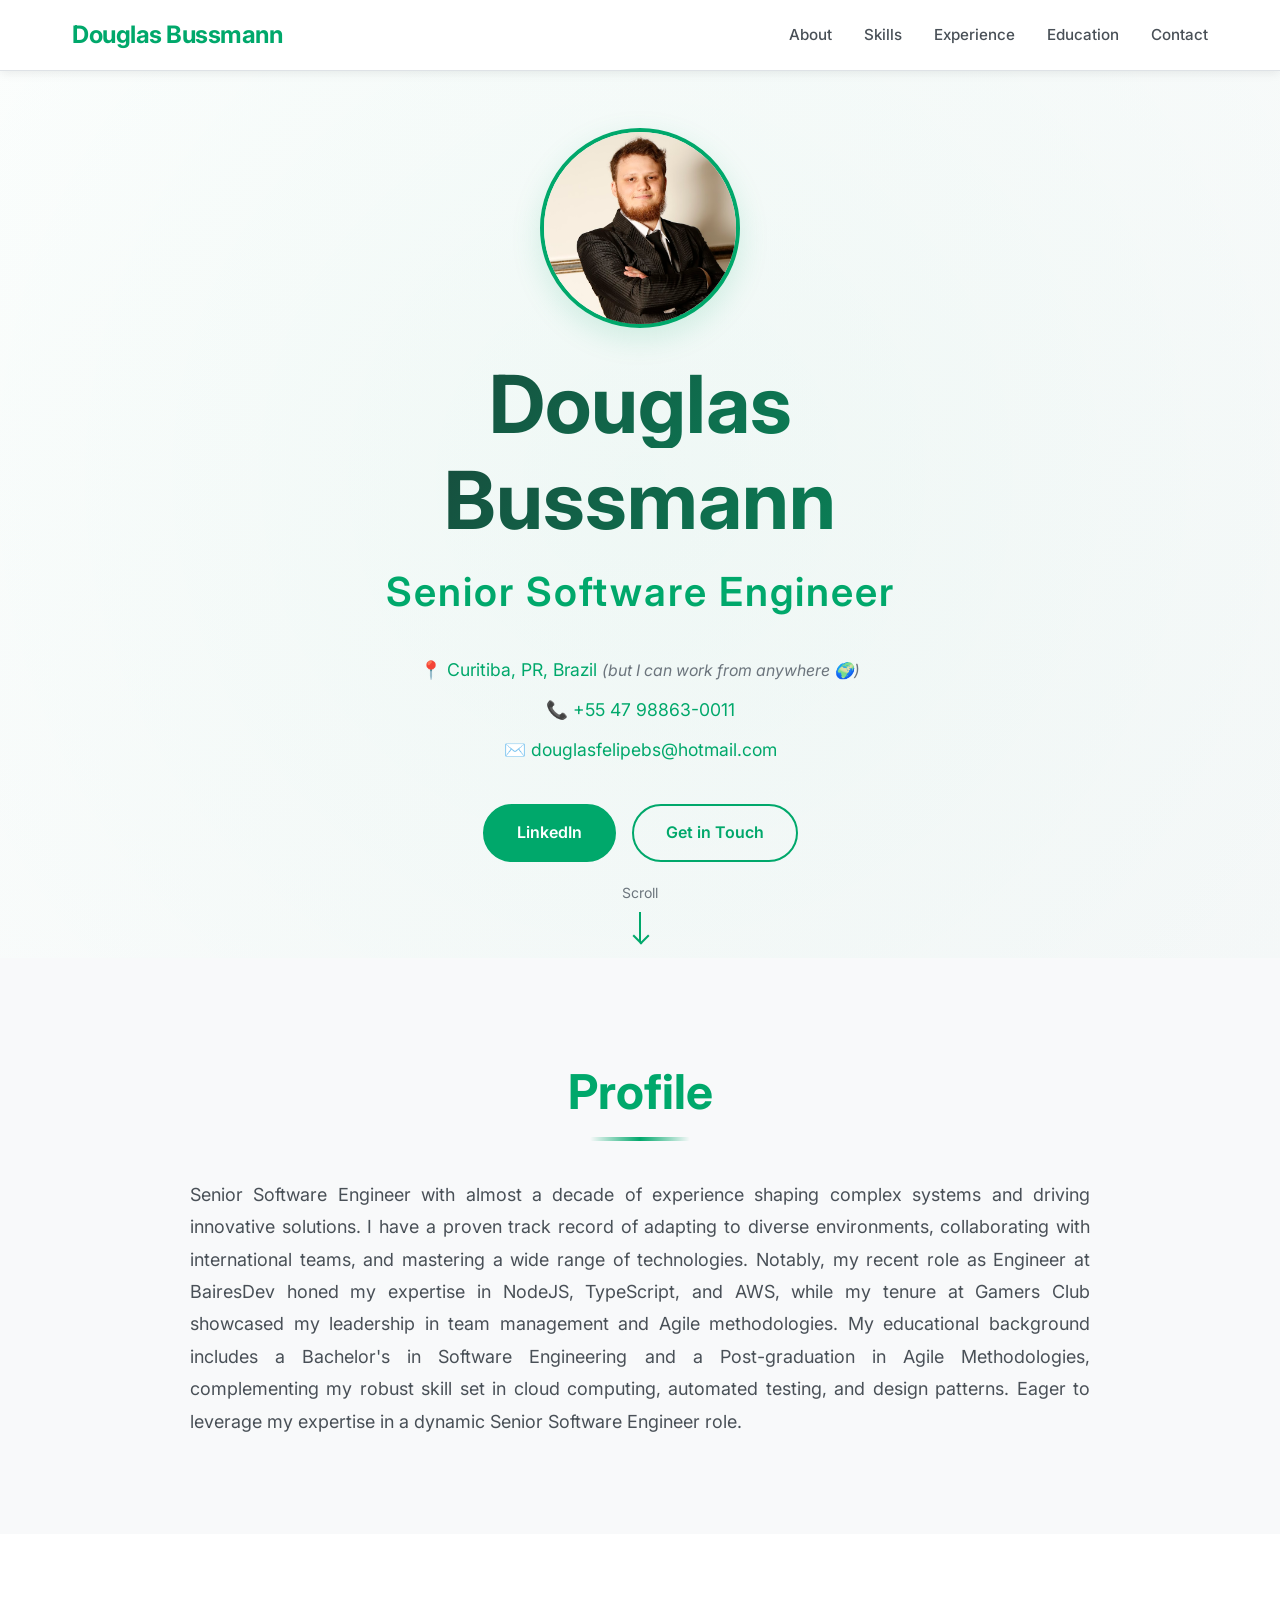
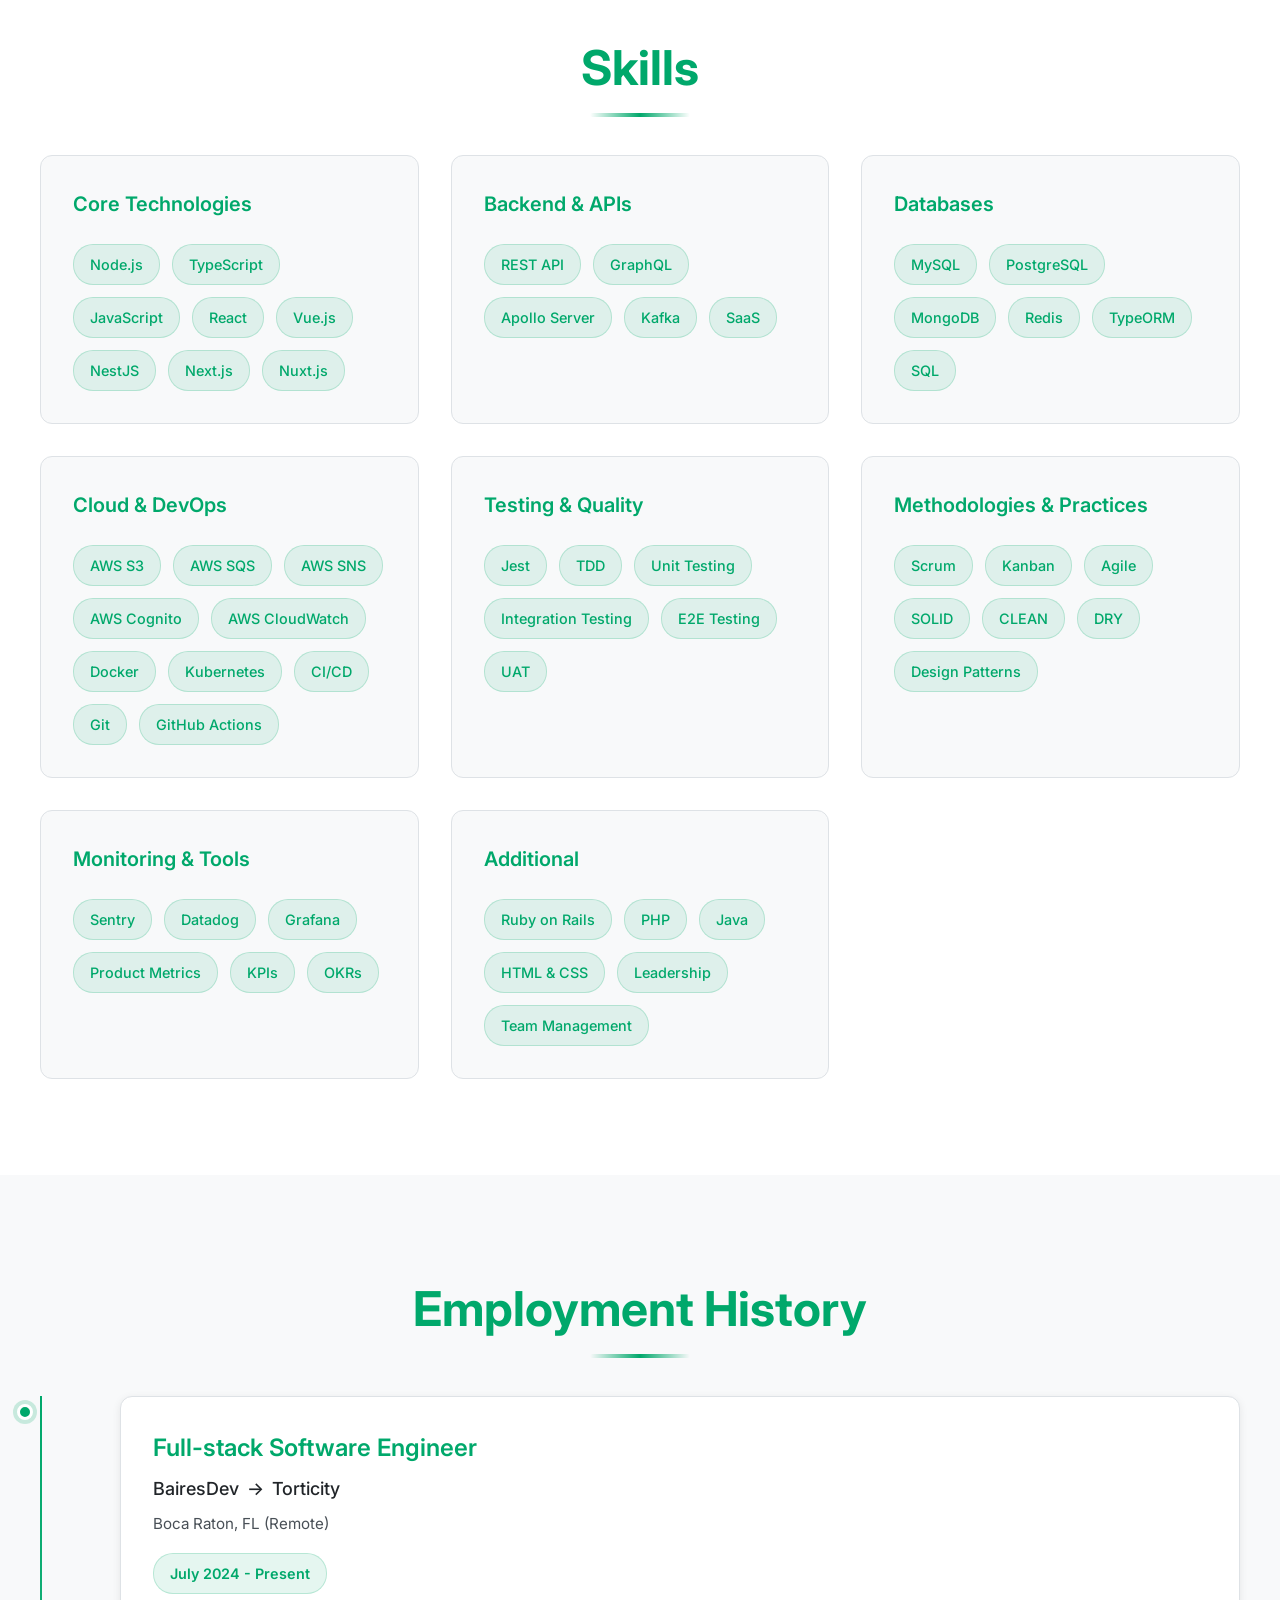
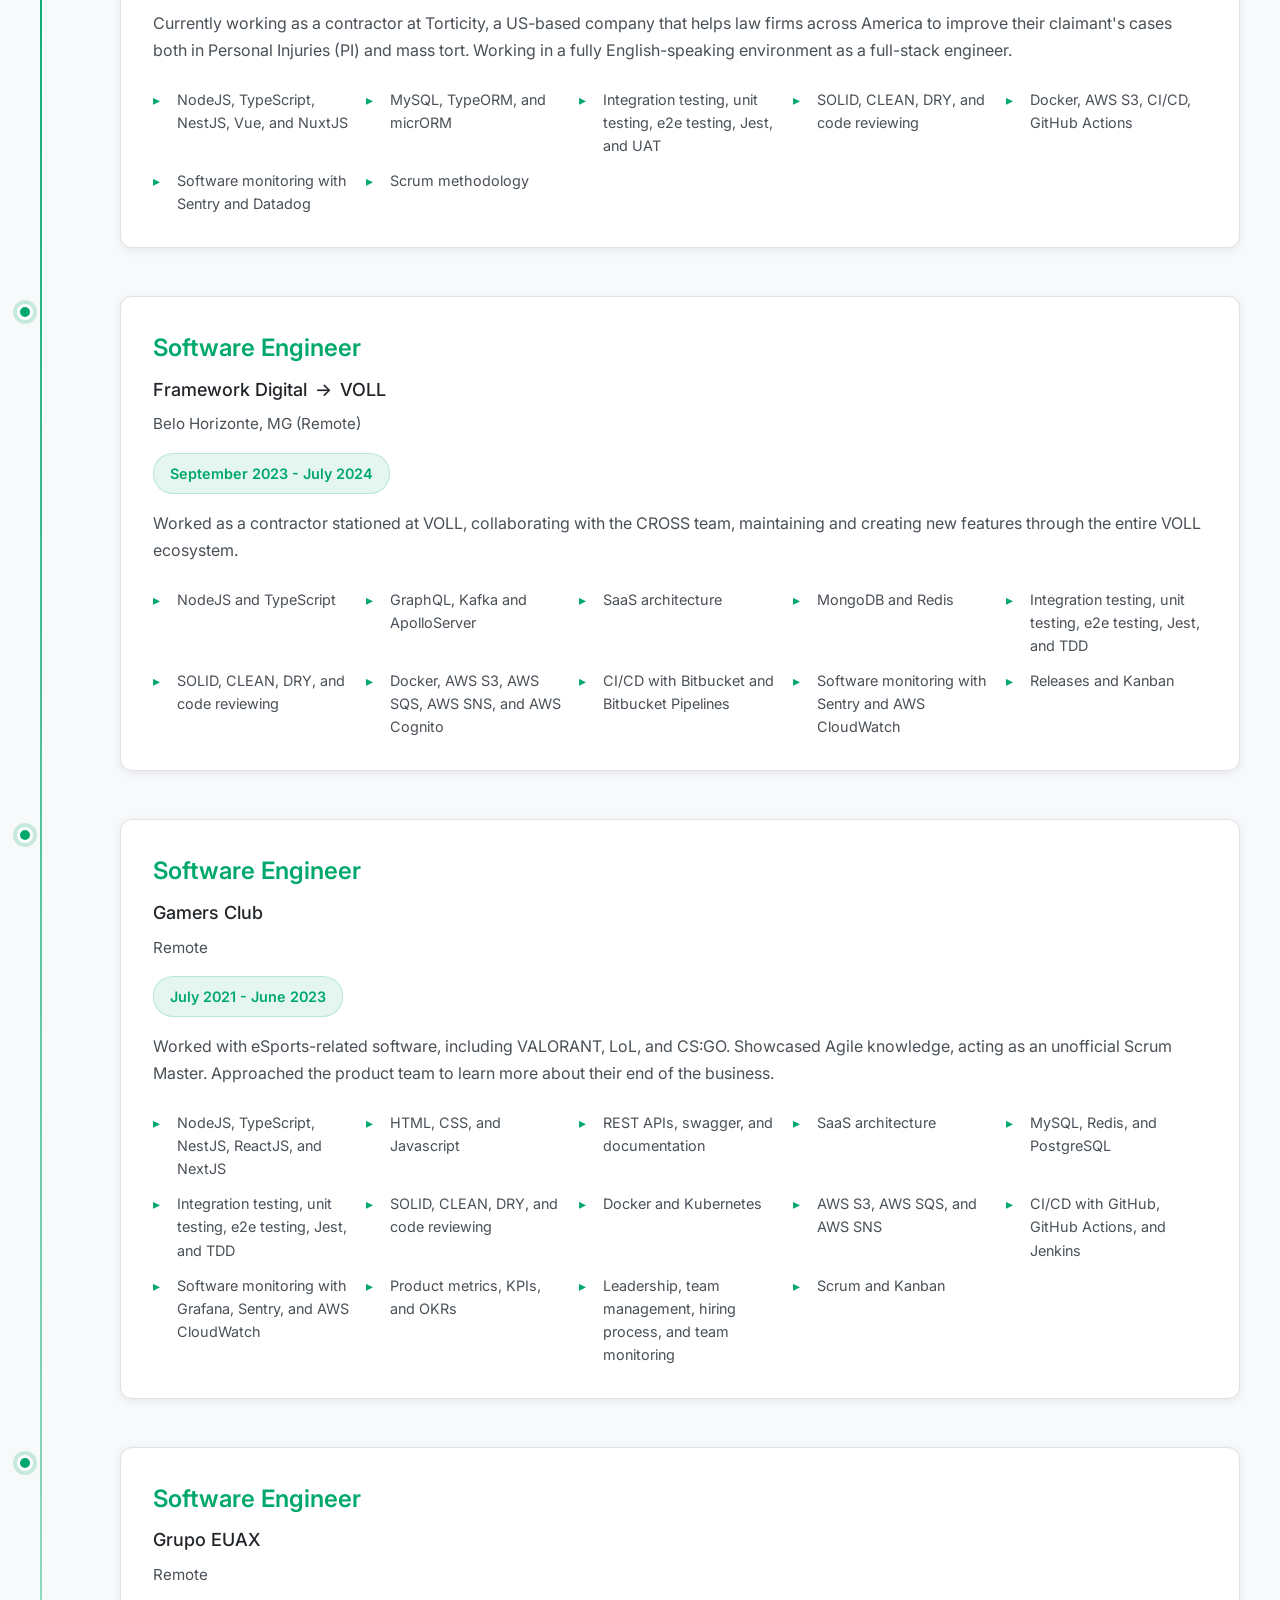
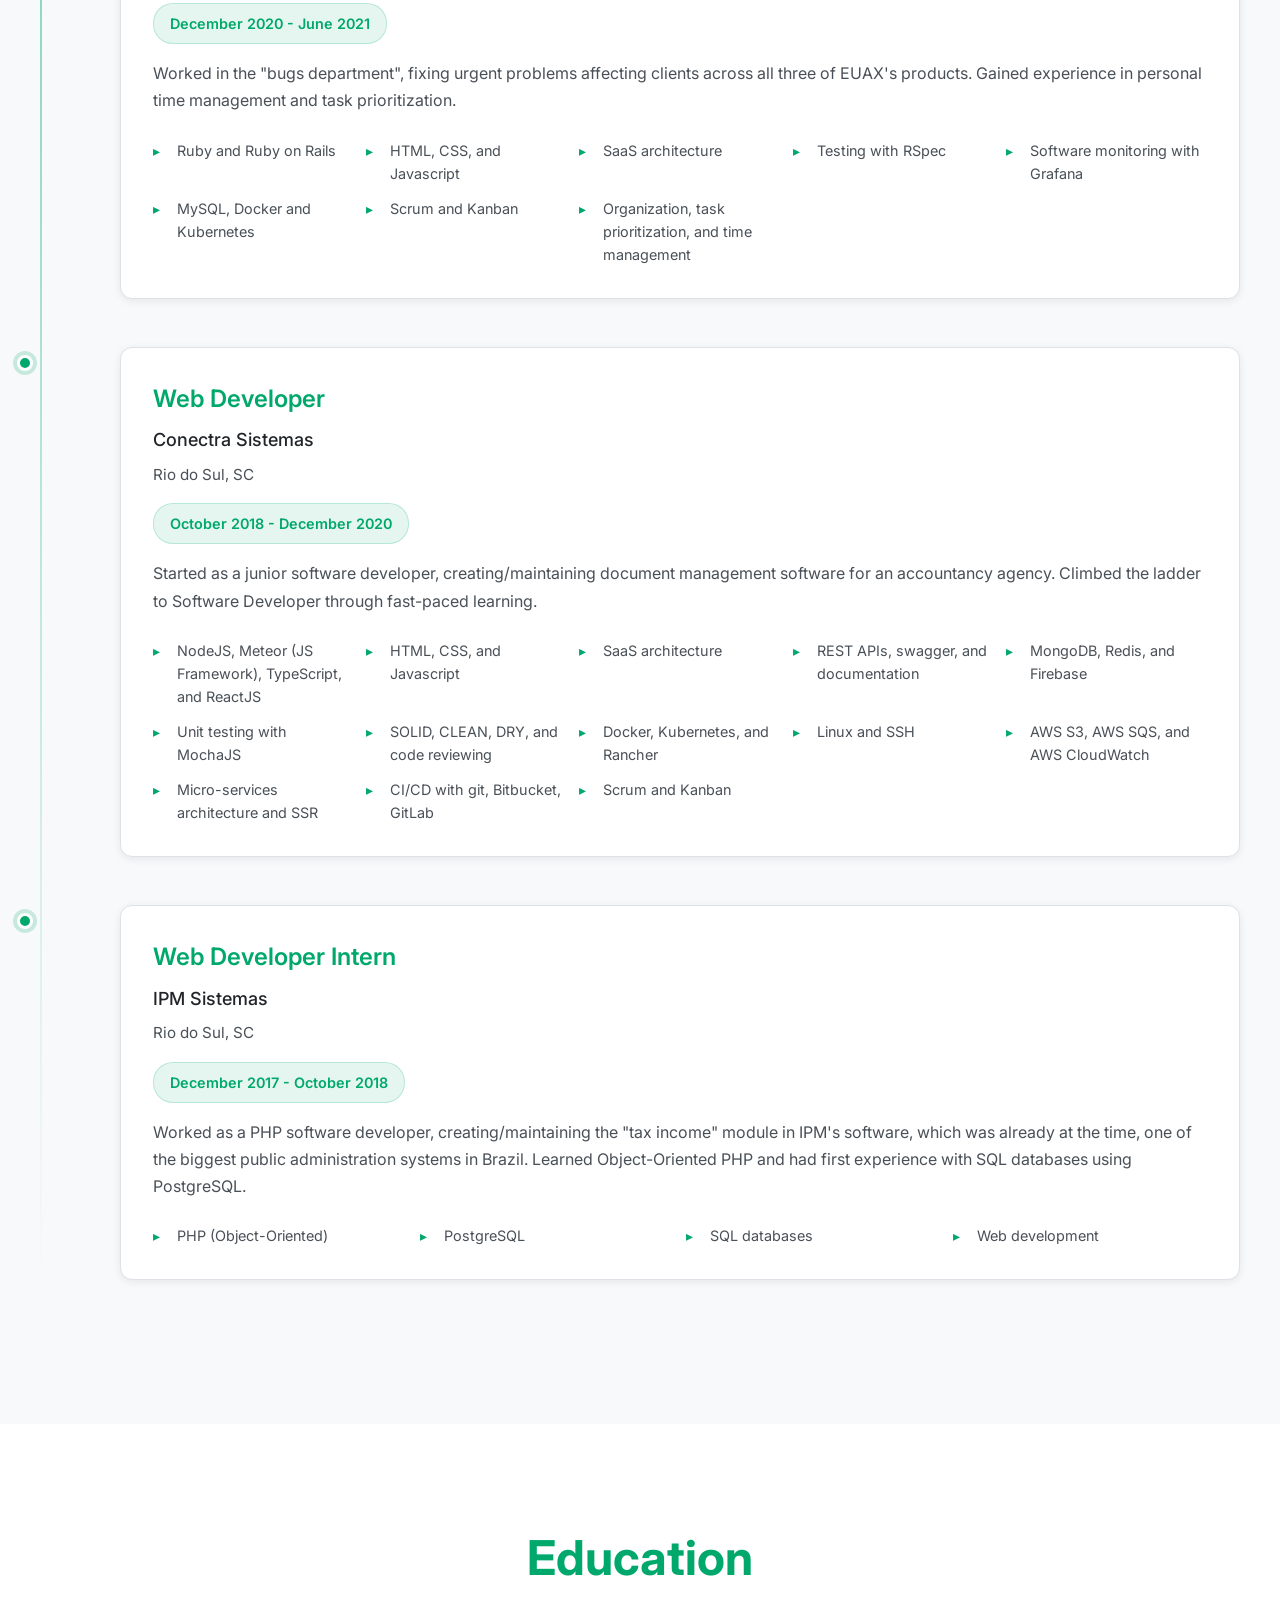
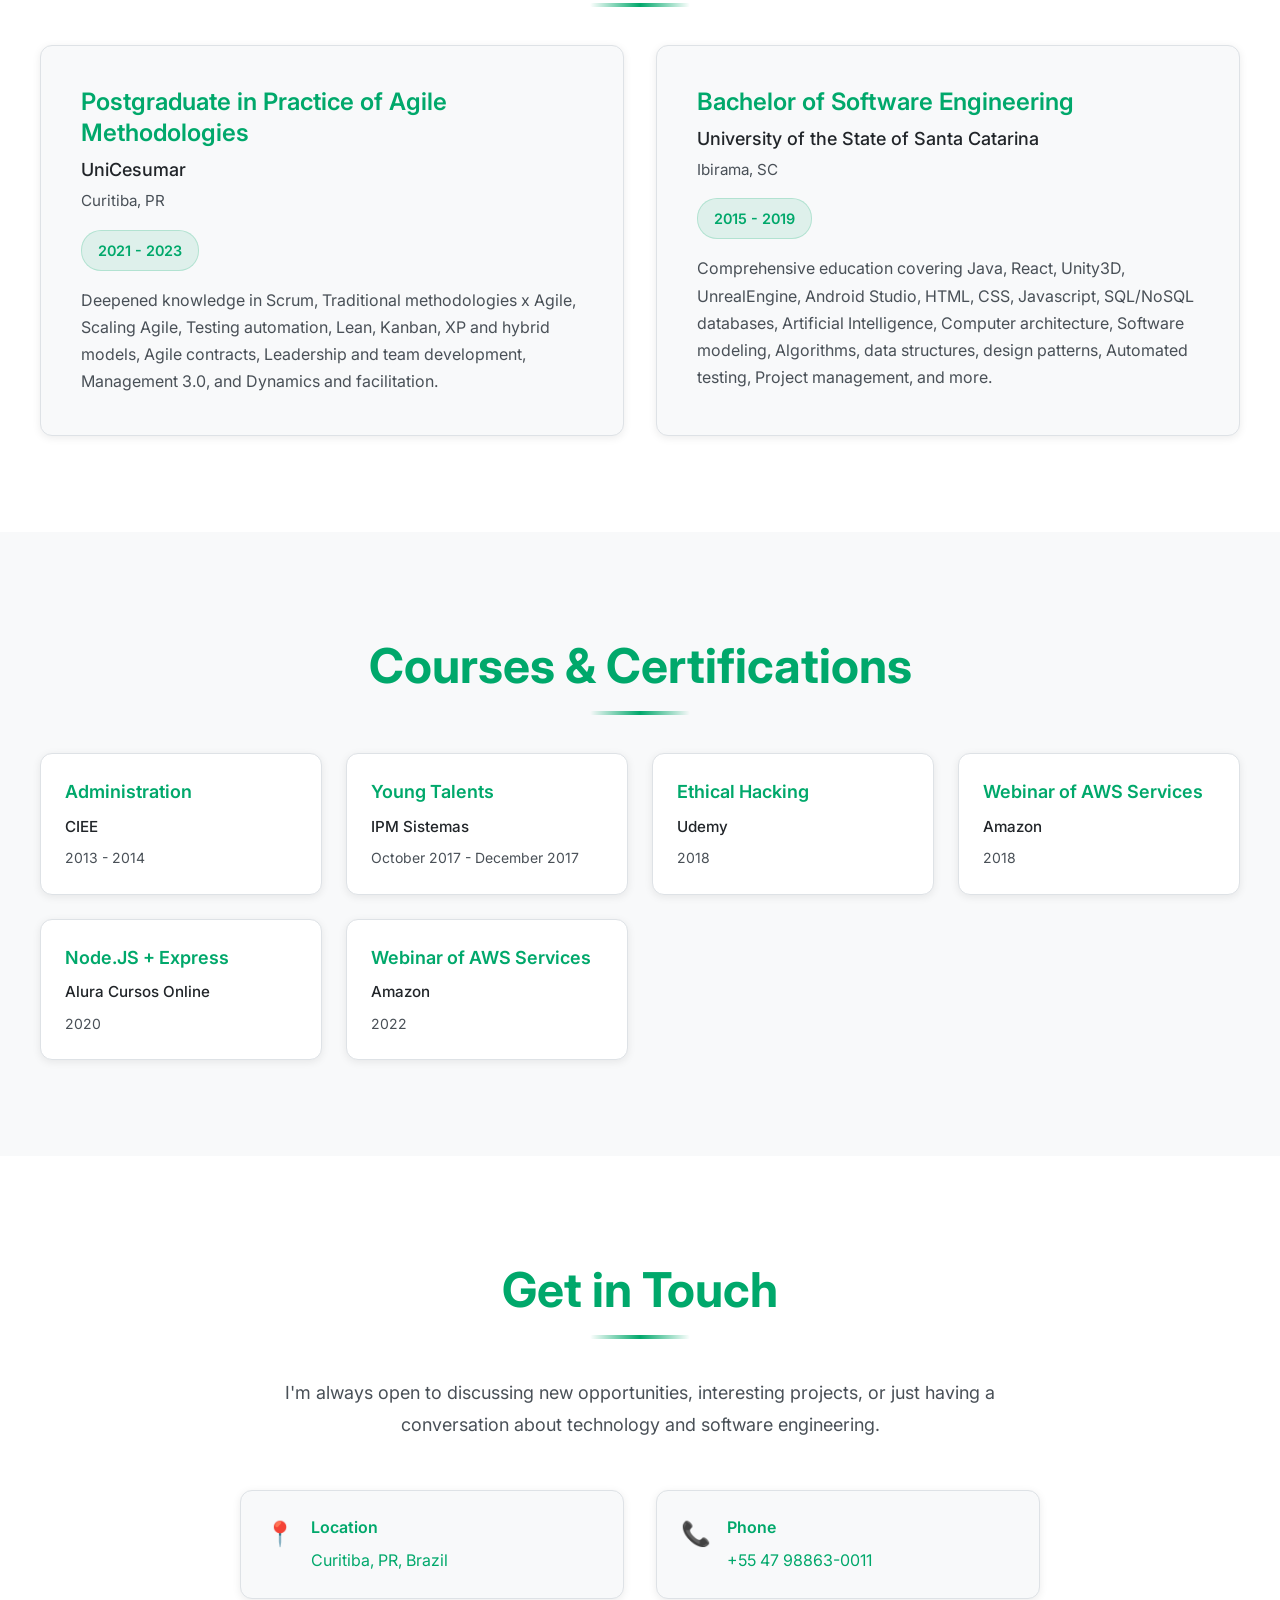
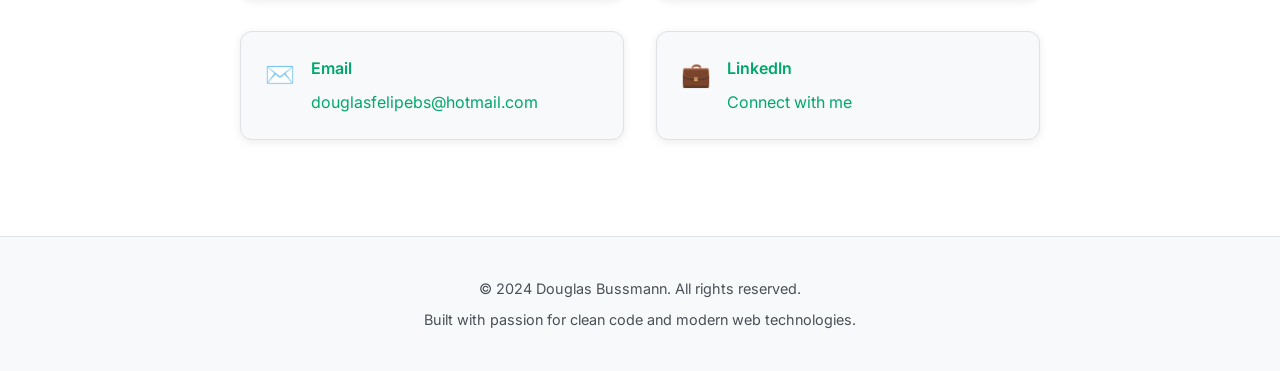
==== index.html @ 287a3e30 "first commit" ====
<!DOCTYPE html>
<html lang="en">
<head>
    <meta charset="UTF-8">
    <meta name="viewport" content="width=device-width, initial-scale=1.0">
    <meta name="description" content="Douglas Bussmann - Senior Software Engineer. Portfolio showcasing professional experience, skills, and achievements.">
    <meta name="keywords" content="Software Engineer, Node.js, TypeScript, Full-stack Developer, Senior Engineer">
    <title>Douglas Bussmann - Senior Software Engineer</title>
    <link rel="stylesheet" href="styles/main.css">
    <link rel="preconnect" href="https://fonts.googleapis.com">
    <link rel="preconnect" href="https://fonts.gstatic.com" crossorigin>
    <link href="https://fonts.googleapis.com/css2?family=Inter:wght@300;400;500;600;700&display=swap" rel="stylesheet">
</head>
<body>
    <!-- Navigation -->
    <nav class="navbar" id="navbar">
        <div class="nav-container">
            <div class="nav-logo">
                <a href="#hero">Douglas Bussmann</a>
            </div>
            <button class="nav-toggle" id="navToggle" aria-label="Toggle navigation">
                <span></span>
                <span></span>
                <span></span>
            </button>
            <ul class="nav-menu" id="navMenu">
                <li><a href="#about" class="nav-link">About</a></li>
                <li><a href="#skills" class="nav-link">Skills</a></li>
                <li><a href="#experience" class="nav-link">Experience</a></li>
                <li><a href="#education" class="nav-link">Education</a></li>
                <li><a href="#contact" class="nav-link">Contact</a></li>
            </ul>
        </div>
    </nav>

    <!-- Hero Section -->
    <section id="hero" class="hero">
        <div class="hero-container">
            <div class="hero-content">
                <div class="hero-image-wrapper">
                    <img src="assets/profile.jpg" alt="Douglas Bussmann" class="hero-image" id="heroImage">
                    <div class="hero-image-placeholder" id="heroImagePlaceholder" style="display: none;">
                        <span class="placeholder-initials">DB</span>
                    </div>
                </div>
                <h1 class="hero-name">
                    <span class="name-first">Douglas</span>
                    <span class="name-last">Bussmann</span>
                </h1>
                <h2 class="hero-title">Senior Software Engineer</h2>
                <div class="hero-details">
                    <p class="hero-location">📍 <a href="https://en.wikipedia.org/wiki/Curitiba" target="_blank" rel="noopener noreferrer" class="hero-link">Curitiba, PR, Brazil</a> <span class="hero-location-note">(but I can work from anywhere 🌍)</span></p>
                    <p class="hero-phone">📞 <a href="tel:+5547988630011" class="hero-link">+55 47 98863-0011</a></p>
                    <p class="hero-email">✉️ <a href="mailto:douglasfelipebs@hotmail.com" class="hero-link">douglasfelipebs@hotmail.com</a></p>
                </div>
                <div class="hero-links">
                    <a href="https://www.linkedin.com/in/douglasfelipebs" target="_blank" rel="noopener noreferrer" class="btn btn-primary">LinkedIn</a>
                    <a href="#contact" class="btn btn-secondary">Get in Touch</a>
                </div>
            </div>
        </div>
        <div class="scroll-indicator">
            <span>Scroll</span>
            <div class="scroll-arrow"></div>
        </div>
    </section>

    <!-- About Section -->
    <section id="about" class="about section">
        <div class="container">
            <h2 class="section-title">Profile</h2>
            <div class="about-content fade-in">
                <p class="about-text">
                    Senior Software Engineer with almost a decade of experience shaping complex systems and driving innovative solutions. 
                    I have a proven track record of adapting to diverse environments, collaborating with international teams, and mastering 
                    a wide range of technologies. Notably, my recent role as Engineer at BairesDev honed my expertise in NodeJS, TypeScript, 
                    and AWS, while my tenure at Gamers Club showcased my leadership in team management and Agile methodologies. My educational 
                    background includes a Bachelor's in Software Engineering and a Post-graduation in Agile Methodologies, complementing my 
                    robust skill set in cloud computing, automated testing, and design patterns. Eager to leverage my expertise in a dynamic 
                    Senior Software Engineer role.
                </p>
            </div>
        </div>
    </section>

    <!-- Skills Section -->
    <section id="skills" class="skills section">
        <div class="container">
            <h2 class="section-title">Skills</h2>
            <div class="skills-grid fade-in">
                <div class="skill-category">
                    <h3 class="skill-category-title">Core Technologies</h3>
                    <div class="skill-tags">
                        <span class="skill-tag">Node.js</span>
                        <span class="skill-tag">TypeScript</span>
                        <span class="skill-tag">JavaScript</span>
                        <span class="skill-tag">React</span>
                        <span class="skill-tag">Vue.js</span>
                        <span class="skill-tag">NestJS</span>
                        <span class="skill-tag">Next.js</span>
                        <span class="skill-tag">Nuxt.js</span>
                    </div>
                </div>
                <div class="skill-category">
                    <h3 class="skill-category-title">Backend & APIs</h3>
                    <div class="skill-tags">
                        <span class="skill-tag">REST API</span>
                        <span class="skill-tag">GraphQL</span>
                        <span class="skill-tag">Apollo Server</span>
                        <span class="skill-tag">Kafka</span>
                        <span class="skill-tag">SaaS</span>
                    </div>
                </div>
                <div class="skill-category">
                    <h3 class="skill-category-title">Databases</h3>
                    <div class="skill-tags">
                        <span class="skill-tag">MySQL</span>
                        <span class="skill-tag">PostgreSQL</span>
                        <span class="skill-tag">MongoDB</span>
                        <span class="skill-tag">Redis</span>
                        <span class="skill-tag">TypeORM</span>
                        <span class="skill-tag">SQL</span>
                    </div>
                </div>
                <div class="skill-category">
                    <h3 class="skill-category-title">Cloud & DevOps</h3>
                    <div class="skill-tags">
                        <span class="skill-tag">AWS S3</span>
                        <span class="skill-tag">AWS SQS</span>
                        <span class="skill-tag">AWS SNS</span>
                        <span class="skill-tag">AWS Cognito</span>
                        <span class="skill-tag">AWS CloudWatch</span>
                        <span class="skill-tag">Docker</span>
                        <span class="skill-tag">Kubernetes</span>
                        <span class="skill-tag">CI/CD</span>
                        <span class="skill-tag">Git</span>
                        <span class="skill-tag">GitHub Actions</span>
                    </div>
                </div>
                <div class="skill-category">
                    <h3 class="skill-category-title">Testing & Quality</h3>
                    <div class="skill-tags">
                        <span class="skill-tag">Jest</span>
                        <span class="skill-tag">TDD</span>
                        <span class="skill-tag">Unit Testing</span>
                        <span class="skill-tag">Integration Testing</span>
                        <span class="skill-tag">E2E Testing</span>
                        <span class="skill-tag">UAT</span>
                    </div>
                </div>
                <div class="skill-category">
                    <h3 class="skill-category-title">Methodologies & Practices</h3>
                    <div class="skill-tags">
                        <span class="skill-tag">Scrum</span>
                        <span class="skill-tag">Kanban</span>
                        <span class="skill-tag">Agile</span>
                        <span class="skill-tag">SOLID</span>
                        <span class="skill-tag">CLEAN</span>
                        <span class="skill-tag">DRY</span>
                        <span class="skill-tag">Design Patterns</span>
                    </div>
                </div>
                <div class="skill-category">
                    <h3 class="skill-category-title">Monitoring & Tools</h3>
                    <div class="skill-tags">
                        <span class="skill-tag">Sentry</span>
                        <span class="skill-tag">Datadog</span>
                        <span class="skill-tag">Grafana</span>
                        <span class="skill-tag">Product Metrics</span>
                        <span class="skill-tag">KPIs</span>
                        <span class="skill-tag">OKRs</span>
                    </div>
                </div>
                <div class="skill-category">
                    <h3 class="skill-category-title">Additional</h3>
                    <div class="skill-tags">
                        <span class="skill-tag">Ruby on Rails</span>
                        <span class="skill-tag">PHP</span>
                        <span class="skill-tag">Java</span>
                        <span class="skill-tag">HTML & CSS</span>
                        <span class="skill-tag">Leadership</span>
                        <span class="skill-tag">Team Management</span>
                    </div>
                </div>
            </div>
        </div>
    </section>

    <!-- Experience Section -->
    <section id="experience" class="experience section">
        <div class="container">
            <h2 class="section-title">Employment History</h2>
            <div class="timeline">
                <div class="timeline-item fade-in">
                    <div class="timeline-marker"></div>
                    <div class="timeline-content">
                        <div class="timeline-header">
                            <h3 class="timeline-title">Full-stack Software Engineer</h3>
                            <span class="timeline-company"><a href="https://www.bairesdev.com/" target="_blank" rel="noopener noreferrer" class="timeline-company-link">BairesDev</a><span class="timeline-contractor"><a href="https://www.torticity.com/" target="_blank" rel="noopener noreferrer" class="timeline-company-link">Torticity</a></span></span>
                            <span class="timeline-location">Boca Raton, FL (Remote)</span>
                        </div>
                        <span class="timeline-date">July 2024 - Present</span>
                        <p class="timeline-description">
                            Currently working as a contractor at Torticity, a US-based company that helps law firms across America 
                            to improve their claimant's cases both in Personal Injuries (PI) and mass tort. Working in a fully 
                            English-speaking environment as a full-stack engineer.
                        </p>
                        <ul class="timeline-skills">
                            <li>NodeJS, TypeScript, NestJS, Vue, and NuxtJS</li>
                            <li>MySQL, TypeORM, and micrORM</li>
                            <li>Integration testing, unit testing, e2e testing, Jest, and UAT</li>
                            <li>SOLID, CLEAN, DRY, and code reviewing</li>
                            <li>Docker, AWS S3, CI/CD, GitHub Actions</li>
                            <li>Software monitoring with Sentry and Datadog</li>
                            <li>Scrum methodology</li>
                        </ul>
                    </div>
                </div>

                <div class="timeline-item fade-in">
                    <div class="timeline-marker"></div>
                    <div class="timeline-content">
                        <div class="timeline-header">
                            <h3 class="timeline-title">Software Engineer</h3>
                            <span class="timeline-company"><a href="https://www.frameworkdigital.com.br/" target="_blank" rel="noopener noreferrer" class="timeline-company-link">Framework Digital</a><span class="timeline-contractor"><a href="https://www.govoll.com/" target="_blank" rel="noopener noreferrer" class="timeline-company-link">VOLL</a></span></span>
                            <span class="timeline-location">Belo Horizonte, MG (Remote)</span>
                        </div>
                        <span class="timeline-date">September 2023 - July 2024</span>
                        <p class="timeline-description">
                            Worked as a contractor stationed at VOLL, collaborating with the CROSS team, maintaining and creating 
                            new features through the entire VOLL ecosystem.
                        </p>
                        <ul class="timeline-skills">
                            <li>NodeJS and TypeScript</li>
                            <li>GraphQL, Kafka and ApolloServer</li>
                            <li>SaaS architecture</li>
                            <li>MongoDB and Redis</li>
                            <li>Integration testing, unit testing, e2e testing, Jest, and TDD</li>
                            <li>SOLID, CLEAN, DRY, and code reviewing</li>
                            <li>Docker, AWS S3, AWS SQS, AWS SNS, and AWS Cognito</li>
                            <li>CI/CD with Bitbucket and Bitbucket Pipelines</li>
                            <li>Software monitoring with Sentry and AWS CloudWatch</li>
                            <li>Releases and Kanban</li>
                        </ul>
                    </div>
                </div>

                <div class="timeline-item fade-in">
                    <div class="timeline-marker"></div>
                    <div class="timeline-content">
                        <div class="timeline-header">
                            <h3 class="timeline-title">Software Engineer</h3>
                            <span class="timeline-company"><a href="https://gamersclub.gg/" target="_blank" rel="noopener noreferrer" class="timeline-company-link">Gamers Club</a></span>
                            <span class="timeline-location">Remote</span>
                        </div>
                        <span class="timeline-date">July 2021 - June 2023</span>
                        <p class="timeline-description">
                            Worked with eSports-related software, including VALORANT, LoL, and CS:GO. Showcased Agile knowledge, 
                            acting as an unofficial Scrum Master. Approached the product team to learn more about their end of the business.
                        </p>
                        <ul class="timeline-skills">
                            <li>NodeJS, TypeScript, NestJS, ReactJS, and NextJS</li>
                            <li>HTML, CSS, and Javascript</li>
                            <li>REST APIs, swagger, and documentation</li>
                            <li>SaaS architecture</li>
                            <li>MySQL, Redis, and PostgreSQL</li>
                            <li>Integration testing, unit testing, e2e testing, Jest, and TDD</li>
                            <li>SOLID, CLEAN, DRY, and code reviewing</li>
                            <li>Docker and Kubernetes</li>
                            <li>AWS S3, AWS SQS, and AWS SNS</li>
                            <li>CI/CD with GitHub, GitHub Actions, and Jenkins</li>
                            <li>Software monitoring with Grafana, Sentry, and AWS CloudWatch</li>
                            <li>Product metrics, KPIs, and OKRs</li>
                            <li>Leadership, team management, hiring process, and team monitoring</li>
                            <li>Scrum and Kanban</li>
                        </ul>
                    </div>
                </div>

                <div class="timeline-item fade-in">
                    <div class="timeline-marker"></div>
                    <div class="timeline-content">
                        <div class="timeline-header">
                            <h3 class="timeline-title">Software Engineer</h3>
                            <span class="timeline-company"><a href="https://www.euax.com.br/" target="_blank" rel="noopener noreferrer" class="timeline-company-link">Grupo EUAX</a></span>
                            <span class="timeline-location">Remote</span>
                        </div>
                        <span class="timeline-date">December 2020 - June 2021</span>
                        <p class="timeline-description">
                            Worked in the "bugs department", fixing urgent problems affecting clients across all three of EUAX's products. 
                            Gained experience in personal time management and task prioritization.
                        </p>
                        <ul class="timeline-skills">
                            <li>Ruby and Ruby on Rails</li>
                            <li>HTML, CSS, and Javascript</li>
                            <li>SaaS architecture</li>
                            <li>Testing with RSpec</li>
                            <li>Software monitoring with Grafana</li>
                            <li>MySQL, Docker and Kubernetes</li>
                            <li>Scrum and Kanban</li>
                            <li>Organization, task prioritization, and time management</li>
                        </ul>
                    </div>
                </div>

                <div class="timeline-item fade-in">
                    <div class="timeline-marker"></div>
                    <div class="timeline-content">
                        <div class="timeline-header">
                            <h3 class="timeline-title">Web Developer</h3>
                            <span class="timeline-company"><a href="https://www.conectra.com.br/" target="_blank" rel="noopener noreferrer" class="timeline-company-link">Conectra Sistemas</a></span>
                            <span class="timeline-location">Rio do Sul, SC</span>
                        </div>
                        <span class="timeline-date">October 2018 - December 2020</span>
                        <p class="timeline-description">
                            Started as a junior software developer, creating/maintaining document management software for an accountancy agency. 
                            Climbed the ladder to Software Developer through fast-paced learning.
                        </p>
                        <ul class="timeline-skills">
                            <li>NodeJS, Meteor (JS Framework), TypeScript, and ReactJS</li>
                            <li>HTML, CSS, and Javascript</li>
                            <li>SaaS architecture</li>
                            <li>REST APIs, swagger, and documentation</li>
                            <li>MongoDB, Redis, and Firebase</li>
                            <li>Unit testing with MochaJS</li>
                            <li>SOLID, CLEAN, DRY, and code reviewing</li>
                            <li>Docker, Kubernetes, and Rancher</li>
                            <li>Linux and SSH</li>
                            <li>AWS S3, AWS SQS, and AWS CloudWatch</li>
                            <li>Micro-services architecture and SSR</li>
                            <li>CI/CD with git, Bitbucket, GitLab</li>
                            <li>Scrum and Kanban</li>
                        </ul>
                    </div>
                </div>

                <div class="timeline-item fade-in">
                    <div class="timeline-marker"></div>
                    <div class="timeline-content">
                        <div class="timeline-header">
                            <h3 class="timeline-title">Web Developer Intern</h3>
                            <span class="timeline-company"><a href="https://www.ipm.com.br/" target="_blank" rel="noopener noreferrer" class="timeline-company-link">IPM Sistemas</a></span>
                            <span class="timeline-location">Rio do Sul, SC</span>
                        </div>
                        <span class="timeline-date">December 2017 - October 2018</span>
                        <p class="timeline-description">
                            Worked as a PHP software developer, creating/maintaining the "tax income" module in IPM's software, which was already 
                            at the time, one of the biggest public administration systems in Brazil. Learned Object-Oriented PHP and had first 
                            experience with SQL databases using PostgreSQL.
                        </p>
                        <ul class="timeline-skills">
                            <li>PHP (Object-Oriented)</li>
                            <li>PostgreSQL</li>
                            <li>SQL databases</li>
                            <li>Web development</li>
                        </ul>
                    </div>
                </div>
            </div>
        </div>
    </section>

    <!-- Education Section -->
    <section id="education" class="education section">
        <div class="container">
            <h2 class="section-title">Education</h2>
            <div class="education-grid fade-in">
                <div class="education-card">
                    <div class="education-header">
                        <h3 class="education-degree">Postgraduate in Practice of Agile Methodologies</h3>
                        <span class="education-institution"><a href="https://inscricoes.unicesumar.edu.br/" target="_blank" rel="noopener noreferrer" class="education-institution-link">UniCesumar</a></span>
                        <span class="education-location">Curitiba, PR</span>
                    </div>
                    <span class="education-date">2021 - 2023</span>
                    <p class="education-description">
                        Deepened knowledge in Scrum, Traditional methodologies x Agile, Scaling Agile, Testing automation, 
                        Lean, Kanban, XP and hybrid models, Agile contracts, Leadership and team development, Management 3.0, 
                        and Dynamics and facilitation.
                    </p>
                </div>
                <div class="education-card">
                    <div class="education-header">
                        <h3 class="education-degree">Bachelor of Software Engineering</h3>
                        <span class="education-institution"><a href="https://www.udesc.br/ceavi" target="_blank" rel="noopener noreferrer" class="education-institution-link">University of the State of Santa Catarina</a></span>
                        <span class="education-location">Ibirama, SC</span>
                    </div>
                    <span class="education-date">2015 - 2019</span>
                    <p class="education-description">
                        Comprehensive education covering Java, React, Unity3D, UnrealEngine, Android Studio, HTML, CSS, Javascript, 
                        SQL/NoSQL databases, Artificial Intelligence, Computer architecture, Software modeling, Algorithms, data structures, 
                        design patterns, Automated testing, Project management, and more.
                    </p>
                </div>
            </div>
        </div>
    </section>

    <!-- Courses Section -->
    <section id="courses" class="courses section">
        <div class="container">
            <h2 class="section-title">Courses & Certifications</h2>
            <div class="courses-grid fade-in">
                <div class="course-item">
                    <h4 class="course-name">Administration</h4>
                    <span class="course-provider">CIEE</span>
                    <span class="course-date">2013 - 2014</span>
                </div>
                <div class="course-item">
                    <h4 class="course-name">Young Talents</h4>
                    <span class="course-provider">IPM Sistemas</span>
                    <span class="course-date">October 2017 - December 2017</span>
                </div>
                <div class="course-item">
                    <h4 class="course-name">Ethical Hacking</h4>
                    <span class="course-provider">Udemy</span>
                    <span class="course-date">2018</span>
                </div>
                <div class="course-item">
                    <h4 class="course-name">Webinar of AWS Services</h4>
                    <span class="course-provider">Amazon</span>
                    <span class="course-date">2018</span>
                </div>
                <div class="course-item">
                    <h4 class="course-name">Node.JS + Express</h4>
                    <span class="course-provider">Alura Cursos Online</span>
                    <span class="course-date">2020</span>
                </div>
                <div class="course-item">
                    <h4 class="course-name">Webinar of AWS Services</h4>
                    <span class="course-provider">Amazon</span>
                    <span class="course-date">2022</span>
                </div>
            </div>
        </div>
    </section>

    <!-- Contact Section -->
    <section id="contact" class="contact section">
        <div class="container">
            <h2 class="section-title">Get in Touch</h2>
            <div class="contact-content fade-in">
                <p class="contact-text">
                    I'm always open to discussing new opportunities, interesting projects, or just having a conversation 
                    about technology and software engineering.
                </p>
                <div class="contact-info">
                    <div class="contact-item">
                        <span class="contact-icon">📍</span>
                        <div>
                            <strong>Location</strong>
                            <p><a href="https://en.wikipedia.org/wiki/Curitiba" target="_blank" rel="noopener noreferrer">Curitiba, PR, Brazil</a></p>
                        </div>
                    </div>
                    <div class="contact-item">
                        <span class="contact-icon">📞</span>
                        <div>
                            <strong>Phone</strong>
                            <p><a href="tel:+5547988630011">+55 47 98863-0011</a></p>
                        </div>
                    </div>
                    <div class="contact-item">
                        <span class="contact-icon">✉️</span>
                        <div>
                            <strong>Email</strong>
                            <p><a href="mailto:douglasfelipebs@hotmail.com">douglasfelipebs@hotmail.com</a></p>
                        </div>
                    </div>
                    <div class="contact-item">
                        <span class="contact-icon">💼</span>
                        <div>
                            <strong>LinkedIn</strong>
                            <p><a href="https://www.linkedin.com/in/douglasfelipebs" target="_blank" rel="noopener noreferrer">Connect with me</a></p>
                        </div>
                    </div>
                </div>
            </div>
        </div>
    </section>

    <!-- Footer -->
    <footer class="footer">
        <div class="container">
            <p>&copy; 2024 Douglas Bussmann. All rights reserved.</p>
            <p class="footer-note">Built with passion for clean code and modern web technologies.</p>
        </div>
    </footer>

    <script src="scripts/main.js"></script>
</body>
</html>
---- styles/main.css ----
/* ============================================
   CSS Variables & Reset
   ============================================ */
:root {
    --primary-green: #00a86b;
    --primary-green-dark: #007a4f;
    --primary-green-light: #00c97a;
    --bg-white: #ffffff;
    --bg-light: #f8f9fa;
    --bg-gray: #e9ecef;
    --bg-dark: #f1f3f5;
    --bg-black: #ffffff;
    --text-dark: #212529;
    --text-white: #ffffff;
    --text-gray: #495057;
    --text-gray-light: #6c757d;
    --border-gray: #dee2e6;
    --shadow-green: rgba(0, 168, 107, 0.15);
    --shadow-light: rgba(0, 0, 0, 0.08);
    
    --font-primary: 'Inter', -apple-system, BlinkMacSystemFont, 'Segoe UI', sans-serif;
    --transition-fast: 0.2s ease;
    --transition-normal: 0.3s ease;
    --transition-slow: 0.5s ease;
}

* {
    margin: 0;
    padding: 0;
    box-sizing: border-box;
}

html {
    scroll-behavior: smooth;
}

body {
    font-family: var(--font-primary);
    background-color: var(--bg-white);
    color: var(--text-dark);
    line-height: 1.6;
    overflow-x: hidden;
}

/* ============================================
   Navigation
   ============================================ */
.navbar {
    position: fixed;
    top: 0;
    width: 100%;
    background-color: rgba(255, 255, 255, 0.98);
    backdrop-filter: blur(10px);
    z-index: 1000;
    padding: 1rem 0;
    border-bottom: 1px solid var(--border-gray);
    transition: var(--transition-normal);
    box-shadow: 0 2px 10px var(--shadow-light);
}

.navbar.scrolled {
    box-shadow: 0 4px 20px var(--shadow-light);
}

.nav-container {
    max-width: 1200px;
    margin: 0 auto;
    padding: 0 2rem;
    display: flex;
    justify-content: space-between;
    align-items: center;
}

.nav-logo a {
    color: var(--primary-green);
    text-decoration: none;
    font-size: 1.5rem;
    font-weight: 700;
    letter-spacing: -0.5px;
    transition: var(--transition-fast);
}

.nav-logo a:hover {
    color: var(--primary-green-dark);
}

.nav-menu {
    display: flex;
    list-style: none;
    gap: 2rem;
    align-items: center;
}

.nav-link {
    color: var(--text-gray);
    text-decoration: none;
    font-weight: 500;
    font-size: 0.95rem;
    transition: var(--transition-fast);
    position: relative;
    padding: 0.5rem 0;
}

.nav-link:hover,
.nav-link.active {
    color: var(--primary-green);
}

.nav-link::after {
    content: '';
    position: absolute;
    bottom: 0;
    left: 0;
    width: 0;
    height: 2px;
    background: var(--primary-green);
    transition: var(--transition-normal);
}

.nav-link:hover::after,
.nav-link.active::after {
    width: 100%;
}

.nav-toggle {
    display: none;
    flex-direction: column;
    background: transparent;
    border: none;
    cursor: pointer;
    padding: 0.5rem;
    gap: 4px;
}

.nav-toggle span {
    width: 25px;
    height: 2px;
    background: var(--primary-green);
    transition: var(--transition-normal);
}

/* ============================================
   Hero Section
   ============================================ */
.hero {
    min-height: 100vh;
    display: flex;
    align-items: center;
    justify-content: center;
    position: relative;
    background: linear-gradient(135deg, var(--bg-white) 0%, var(--bg-light) 100%);
    padding: 8rem 2rem 6rem;
    overflow: hidden;
}

.hero::before {
    content: '';
    position: absolute;
    top: -50%;
    right: -50%;
    width: 200%;
    height: 200%;
    background: radial-gradient(circle, rgba(0, 168, 107, 0.05) 0%, transparent 70%);
    animation: pulse 20s ease-in-out infinite;
}

@keyframes pulse {
    0%, 100% { transform: scale(1); opacity: 0.5; }
    50% { transform: scale(1.1); opacity: 0.8; }
}

.hero-container {
    max-width: 1200px;
    width: 100%;
    position: relative;
    z-index: 1;
}

.hero-content {
    text-align: center;
    animation: fadeInUp 1s ease-out;
}

@keyframes fadeInUp {
    from {
        opacity: 0;
        transform: translateY(30px);
    }
    to {
        opacity: 1;
        transform: translateY(0);
    }
}

.hero-image-wrapper {
    margin-bottom: 2rem;
    display: flex;
    justify-content: center;
}

.hero-image,
.hero-image-placeholder {
    width: 200px;
    height: 200px;
    border-radius: 50%;
    object-fit: cover;
    object-position: center 30%;
    border: 4px solid var(--primary-green);
    box-shadow: 0 10px 30px var(--shadow-green);
    transition: var(--transition-normal);
    display: block;
}

.hero-image:hover,
.hero-image-placeholder:hover {
    transform: scale(1.05);
    box-shadow: 0 15px 40px var(--shadow-green);
}

.hero-image-placeholder {
    background: linear-gradient(135deg, var(--primary-green) 0%, var(--primary-green-light) 100%);
    display: flex;
    align-items: center;
    justify-content: center;
    color: var(--text-white);
    font-size: 4rem;
    font-weight: 700;
}

.placeholder-initials {
    text-shadow: 0 2px 10px rgba(0, 0, 0, 0.2);
}

.hero-name {
    font-size: clamp(2.5rem, 8vw, 5rem);
    font-weight: 700;
    line-height: 1.1;
    margin-bottom: 1rem;
    display: flex;
    flex-direction: column;
    gap: 0.5rem;
}

.name-first,
.name-last {
    background: linear-gradient(135deg, var(--text-dark) 0%, var(--primary-green) 100%);
    -webkit-background-clip: text;
    -webkit-text-fill-color: transparent;
    background-clip: text;
}

.hero-title {
    font-size: clamp(1.5rem, 4vw, 2.5rem);
    color: var(--primary-green);
    font-weight: 600;
    margin-bottom: 2rem;
    letter-spacing: 2px;
}

.hero-details {
    display: flex;
    flex-direction: column;
    gap: 0.75rem;
    margin-bottom: 2.5rem;
    font-size: 1.1rem;
    color: var(--text-gray);
}

.hero-link {
    color: var(--primary-green);
    text-decoration: none;
    transition: var(--transition-fast);
    border-bottom: 1px solid transparent;
}

.hero-link:hover {
    color: var(--primary-green-dark);
    border-bottom-color: var(--primary-green);
}

.hero-location-note {
    font-size: 0.9em;
    color: var(--text-gray-light);
    font-style: italic;
}

.hero-links {
    display: flex;
    gap: 1rem;
    justify-content: center;
    flex-wrap: wrap;
}

.btn {
    padding: 0.875rem 2rem;
    border-radius: 50px;
    text-decoration: none;
    font-weight: 600;
    font-size: 1rem;
    transition: var(--transition-normal);
    display: inline-block;
    border: 2px solid transparent;
    cursor: pointer;
}

.btn-primary {
    background: var(--primary-green);
    color: var(--bg-white);
    border-color: var(--primary-green);
}

.btn-primary:hover {
    background: var(--primary-green-dark);
    transform: translateY(-2px);
    box-shadow: 0 10px 30px var(--shadow-green);
}

.btn-secondary {
    background: transparent;
    color: var(--primary-green);
    border-color: var(--primary-green);
}

.btn-secondary:hover {
    background: var(--primary-green);
    color: var(--bg-white);
    transform: translateY(-2px);
    box-shadow: 0 10px 30px var(--shadow-green);
}

.scroll-indicator {
    position: absolute;
    bottom: 1rem;
    left: 50%;
    transform: translateX(-50%);
    display: flex;
    flex-direction: column;
    align-items: center;
    gap: 0.5rem;
    color: var(--text-gray-light);
    font-size: 0.875rem;
    animation: bounce 2s infinite;
    z-index: 10;
}

@keyframes bounce {
    0%, 100% { transform: translateX(-50%) translateY(0); }
    50% { transform: translateX(-50%) translateY(-10px); }
}

.scroll-arrow {
    width: 2px;
    height: 30px;
    background: var(--primary-green);
    position: relative;
}

.scroll-arrow::after {
    content: '';
    position: absolute;
    bottom: 0;
    left: -4px;
    width: 10px;
    height: 10px;
    border-right: 2px solid var(--primary-green);
    border-bottom: 2px solid var(--primary-green);
    transform: rotate(45deg);
}

/* ============================================
   Sections
   ============================================ */
.section {
    padding: 6rem 2rem;
    position: relative;
}

.container {
    max-width: 1200px;
    margin: 0 auto;
}

.section-title {
    font-size: clamp(2rem, 5vw, 3rem);
    font-weight: 700;
    margin-bottom: 3rem;
    text-align: center;
    color: var(--primary-green);
    position: relative;
    display: inline-block;
    width: 100%;
}

.section-title::after {
    content: '';
    position: absolute;
    bottom: -10px;
    left: 50%;
    transform: translateX(-50%);
    width: 100px;
    height: 4px;
    background: linear-gradient(90deg, transparent, var(--primary-green), transparent);
    border-radius: 2px;
}

.fade-in {
    opacity: 0;
    transform: translateY(30px);
    transition: opacity 0.6s ease, transform 0.6s ease;
}

.fade-in.visible {
    opacity: 1;
    transform: translateY(0);
}

/* ============================================
   About Section
   ============================================ */
.about {
    background: var(--bg-light);
}

.about-content {
    max-width: 900px;
    margin: 0 auto;
}

.about-text {
    font-size: 1.125rem;
    line-height: 1.8;
    color: var(--text-gray);
    text-align: justify;
}

/* ============================================
   Skills Section
   ============================================ */
.skills {
    background: var(--bg-white);
}

.skills-grid {
    display: grid;
    grid-template-columns: repeat(auto-fit, minmax(300px, 1fr));
    gap: 2rem;
}

.skill-category {
    background: var(--bg-light);
    padding: 2rem;
    border-radius: 12px;
    border: 1px solid var(--border-gray);
    transition: var(--transition-normal);
}

.skill-category:hover {
    border-color: var(--primary-green);
    transform: translateY(-5px);
    box-shadow: 0 10px 30px var(--shadow-green);
}

.skill-category-title {
    font-size: 1.25rem;
    color: var(--primary-green);
    margin-bottom: 1.5rem;
    font-weight: 600;
}

.skill-tags {
    display: flex;
    flex-wrap: wrap;
    gap: 0.75rem;
}

.skill-tag {
    background: rgba(0, 168, 107, 0.1);
    color: var(--primary-green);
    padding: 0.5rem 1rem;
    border-radius: 20px;
    font-size: 0.9rem;
    font-weight: 500;
    border: 1px solid rgba(0, 168, 107, 0.2);
    transition: var(--transition-fast);
}

.skill-tag:hover {
    background: var(--primary-green);
    color: var(--text-white);
    transform: scale(1.05);
    box-shadow: 0 5px 15px var(--shadow-green);
}

/* ============================================
   Experience Section
   ============================================ */
.experience {
    background: var(--bg-light);
}

.timeline {
    position: relative;
    padding-left: 2rem;
}

.timeline::before {
    content: '';
    position: absolute;
    left: 0;
    top: 0;
    bottom: 0;
    width: 2px;
    background: linear-gradient(180deg, var(--primary-green), transparent);
}

.timeline-item {
    position: relative;
    margin-bottom: 3rem;
    padding-left: 3rem;
}

.timeline-marker {
    position: absolute;
    left: -3rem;
    top: 0.5rem;
    width: 16px;
    height: 16px;
    background: var(--primary-green);
    border-radius: 50%;
    border: 3px solid var(--bg-white);
    box-shadow: 0 0 0 4px rgba(0, 168, 107, 0.2);
    transform: translateX(calc(-50% + 1px));
}

.timeline-content {
    background: var(--bg-white);
    padding: 2rem;
    border-radius: 12px;
    border: 1px solid var(--border-gray);
    transition: var(--transition-normal);
    box-shadow: 0 2px 8px var(--shadow-light);
}

.timeline-content:hover {
    border-color: var(--primary-green);
    box-shadow: 0 10px 30px var(--shadow-green);
}

.timeline-header {
    display: flex;
    flex-direction: column;
    gap: 0.5rem;
    margin-bottom: 1rem;
}

.timeline-title {
    font-size: 1.5rem;
    color: var(--primary-green);
    font-weight: 600;
}

.timeline-company {
    font-size: 1.125rem;
    color: var(--text-dark);
    font-weight: 500;
}

.timeline-company-link {
    color: var(--text-dark);
    text-decoration: none;
    transition: var(--transition-fast);
    border-bottom: 1px solid transparent;
}

.timeline-company-link:hover {
    color: var(--primary-green);
    border-bottom-color: var(--primary-green);
}

.timeline-contractor {
    color: var(--text-dark);
    font-weight: 500;
}

.timeline-contractor::before {
    content: '→';
    margin: 0 0.5rem;
    display: inline-block;
}

.timeline-contractor .timeline-company-link {
    color: var(--text-dark);
}

.timeline-contractor .timeline-company-link:hover {
    color: var(--primary-green);
    border-bottom-color: var(--primary-green);
}

.timeline-location {
    font-size: 0.95rem;
    color: var(--text-gray);
}

.timeline-date {
    display: inline-block;
    background: rgba(0, 168, 107, 0.1);
    color: var(--primary-green);
    padding: 0.5rem 1rem;
    border-radius: 20px;
    font-size: 0.9rem;
    font-weight: 600;
    margin-bottom: 1rem;
    border: 1px solid rgba(0, 168, 107, 0.2);
}

.timeline-description {
    color: var(--text-gray);
    margin-bottom: 1.5rem;
    line-height: 1.7;
}

.timeline-skills {
    list-style: none;
    display: grid;
    grid-template-columns: repeat(auto-fit, minmax(200px, 1fr));
    gap: 0.75rem;
}

.timeline-skills li {
    color: var(--text-gray);
    font-size: 0.9rem;
    padding-left: 1.5rem;
    position: relative;
    line-height: 1.6;
}

.timeline-skills li::before {
    content: '▸';
    position: absolute;
    left: 0;
    color: var(--primary-green);
}

/* ============================================
   Education Section
   ============================================ */
.education {
    background: var(--bg-white);
}

.education-grid {
    display: grid;
    grid-template-columns: repeat(auto-fit, minmax(450px, 1fr));
    gap: 2rem;
}

.education-card {
    background: var(--bg-light);
    padding: 2.5rem;
    border-radius: 12px;
    border: 1px solid var(--border-gray);
    transition: var(--transition-normal);
    box-shadow: 0 2px 8px var(--shadow-light);
}

.education-card:hover {
    border-color: var(--primary-green);
    transform: translateY(-5px);
    box-shadow: 0 10px 30px var(--shadow-green);
}

.education-header {
    margin-bottom: 1rem;
}

.education-degree {
    font-size: 1.5rem;
    color: var(--primary-green);
    font-weight: 600;
    margin-bottom: 0.5rem;
    line-height: 1.3;
    word-break: break-word;
    hyphens: auto;
}

.education-institution {
    display: block;
    font-size: 1.125rem;
    color: var(--text-dark);
    font-weight: 500;
    margin-bottom: 0.25rem;
}

.education-institution-link {
    color: var(--text-dark);
    text-decoration: none;
    transition: var(--transition-fast);
    border-bottom: 1px solid transparent;
}

.education-institution-link:hover {
    color: var(--primary-green);
    border-bottom-color: var(--primary-green);
}

.education-location {
    display: block;
    font-size: 0.95rem;
    color: var(--text-gray);
}

.education-date {
    display: inline-block;
    background: rgba(0, 168, 107, 0.1);
    color: var(--primary-green);
    padding: 0.5rem 1rem;
    border-radius: 20px;
    font-size: 0.9rem;
    font-weight: 600;
    margin-bottom: 1rem;
    border: 1px solid rgba(0, 168, 107, 0.2);
}

.education-description {
    color: var(--text-gray);
    line-height: 1.7;
}

/* ============================================
   Courses Section
   ============================================ */
.courses {
    background: var(--bg-light);
}

.courses-grid {
    display: grid;
    grid-template-columns: repeat(auto-fit, minmax(250px, 1fr));
    gap: 1.5rem;
}

.course-item {
    background: var(--bg-white);
    padding: 1.5rem;
    border-radius: 12px;
    border: 1px solid var(--border-gray);
    transition: var(--transition-normal);
    box-shadow: 0 2px 8px var(--shadow-light);
}

.course-item:hover {
    border-color: var(--primary-green);
    transform: translateY(-3px);
    box-shadow: 0 5px 20px var(--shadow-green);
}

.course-name {
    font-size: 1.125rem;
    color: var(--primary-green);
    font-weight: 600;
    margin-bottom: 0.5rem;
}

.course-provider {
    display: block;
    color: var(--text-dark);
    font-size: 0.95rem;
    margin-bottom: 0.5rem;
    font-weight: 500;
}

.course-date {
    display: block;
    color: var(--text-gray);
    font-size: 0.875rem;
}

/* ============================================
   Contact Section
   ============================================ */
.contact {
    background: var(--bg-white);
}

.contact-content {
    max-width: 800px;
    margin: 0 auto;
    text-align: center;
}

.contact-text {
    font-size: 1.125rem;
    color: var(--text-gray);
    margin-bottom: 3rem;
    line-height: 1.8;
}

.contact-info {
    display: grid;
    grid-template-columns: repeat(auto-fit, minmax(250px, 1fr));
    gap: 2rem;
}

.contact-item {
    display: flex;
    align-items: flex-start;
    gap: 1rem;
    text-align: left;
    background: var(--bg-light);
    padding: 1.5rem;
    border-radius: 12px;
    border: 1px solid var(--border-gray);
    transition: var(--transition-normal);
    box-shadow: 0 2px 8px var(--shadow-light);
}

.contact-item:hover {
    border-color: var(--primary-green);
    transform: translateY(-3px);
    box-shadow: 0 5px 20px var(--shadow-green);
}

.contact-icon {
    font-size: 1.5rem;
    flex-shrink: 0;
}

.contact-item strong {
    display: block;
    color: var(--primary-green);
    font-weight: 600;
    margin-bottom: 0.5rem;
}

.contact-item p {
    color: var(--text-gray);
    margin: 0;
}

.contact-item a {
    color: var(--primary-green);
    text-decoration: none;
    transition: var(--transition-fast);
}

.contact-item a:hover {
    color: var(--primary-green-light);
    text-decoration: underline;
}

/* ============================================
   Footer
   ============================================ */
.footer {
    background: var(--bg-light);
    padding: 2rem;
    text-align: center;
    border-top: 1px solid var(--border-gray);
}

.footer p {
    color: var(--text-gray);
    margin: 0.5rem 0;
    font-size: 0.9rem;
}

.footer-note {
    color: var(--text-gray);
    font-size: 0.85rem;
}

/* ============================================
   Responsive Design
   ============================================ */
@media (max-width: 768px) {
    .nav-menu {
        position: fixed;
        left: -100%;
        top: 70px;
        flex-direction: column;
        background-color: rgba(255, 255, 255, 0.98);
        width: 100%;
        text-align: center;
        transition: var(--transition-normal);
        box-shadow: 0 10px 27px var(--shadow-light);
        padding: 2rem 0;
        border-top: 1px solid var(--border-gray);
    }

    .nav-menu.active {
        left: 0;
    }

    .nav-toggle {
        display: flex;
    }

    .nav-toggle.active span:nth-child(1) {
        transform: rotate(45deg) translate(8px, 8px);
    }

    .nav-toggle.active span:nth-child(2) {
        opacity: 0;
    }

    .nav-toggle.active span:nth-child(3) {
        transform: rotate(-45deg) translate(7px, -7px);
    }

    .hero {
        padding: 6rem 1rem 3rem;
    }

    .hero-image,
    .hero-image-placeholder {
        width: 150px;
        height: 150px;
    }

    .section {
        padding: 4rem 1rem;
    }

    .timeline {
        padding-left: 1.5rem;
    }

    .timeline-item {
        padding-left: 2rem;
    }

    .timeline-marker {
        left: -2rem;
        transform: translateX(calc(-50% + 1px));
    }

    .skills-grid,
    .education-grid {
        grid-template-columns: 1fr;
    }

    .timeline-skills {
        grid-template-columns: 1fr;
    }

    .contact-info {
        grid-template-columns: 1fr;
    }

    .hero-links {
        flex-direction: column;
        align-items: stretch;
    }

    .btn {
        width: 100%;
        text-align: center;
    }
}

@media (max-width: 480px) {
    .nav-container {
        padding: 0 1rem;
    }

    .hero-name {
        font-size: 2rem;
    }

    .hero-image,
    .hero-image-placeholder {
        width: 120px;
        height: 120px;
    }

    .section-title {
        font-size: 1.75rem;
    }

    .timeline-content {
        padding: 1.5rem;
    }

    .education-card {
        padding: 1.5rem;
    }
}

/* ============================================
   Print Styles
   ============================================ */
@media print {
    .navbar,
    .scroll-indicator,
    .footer {
        display: none;
    }

    .section {
        page-break-inside: avoid;
    }
}
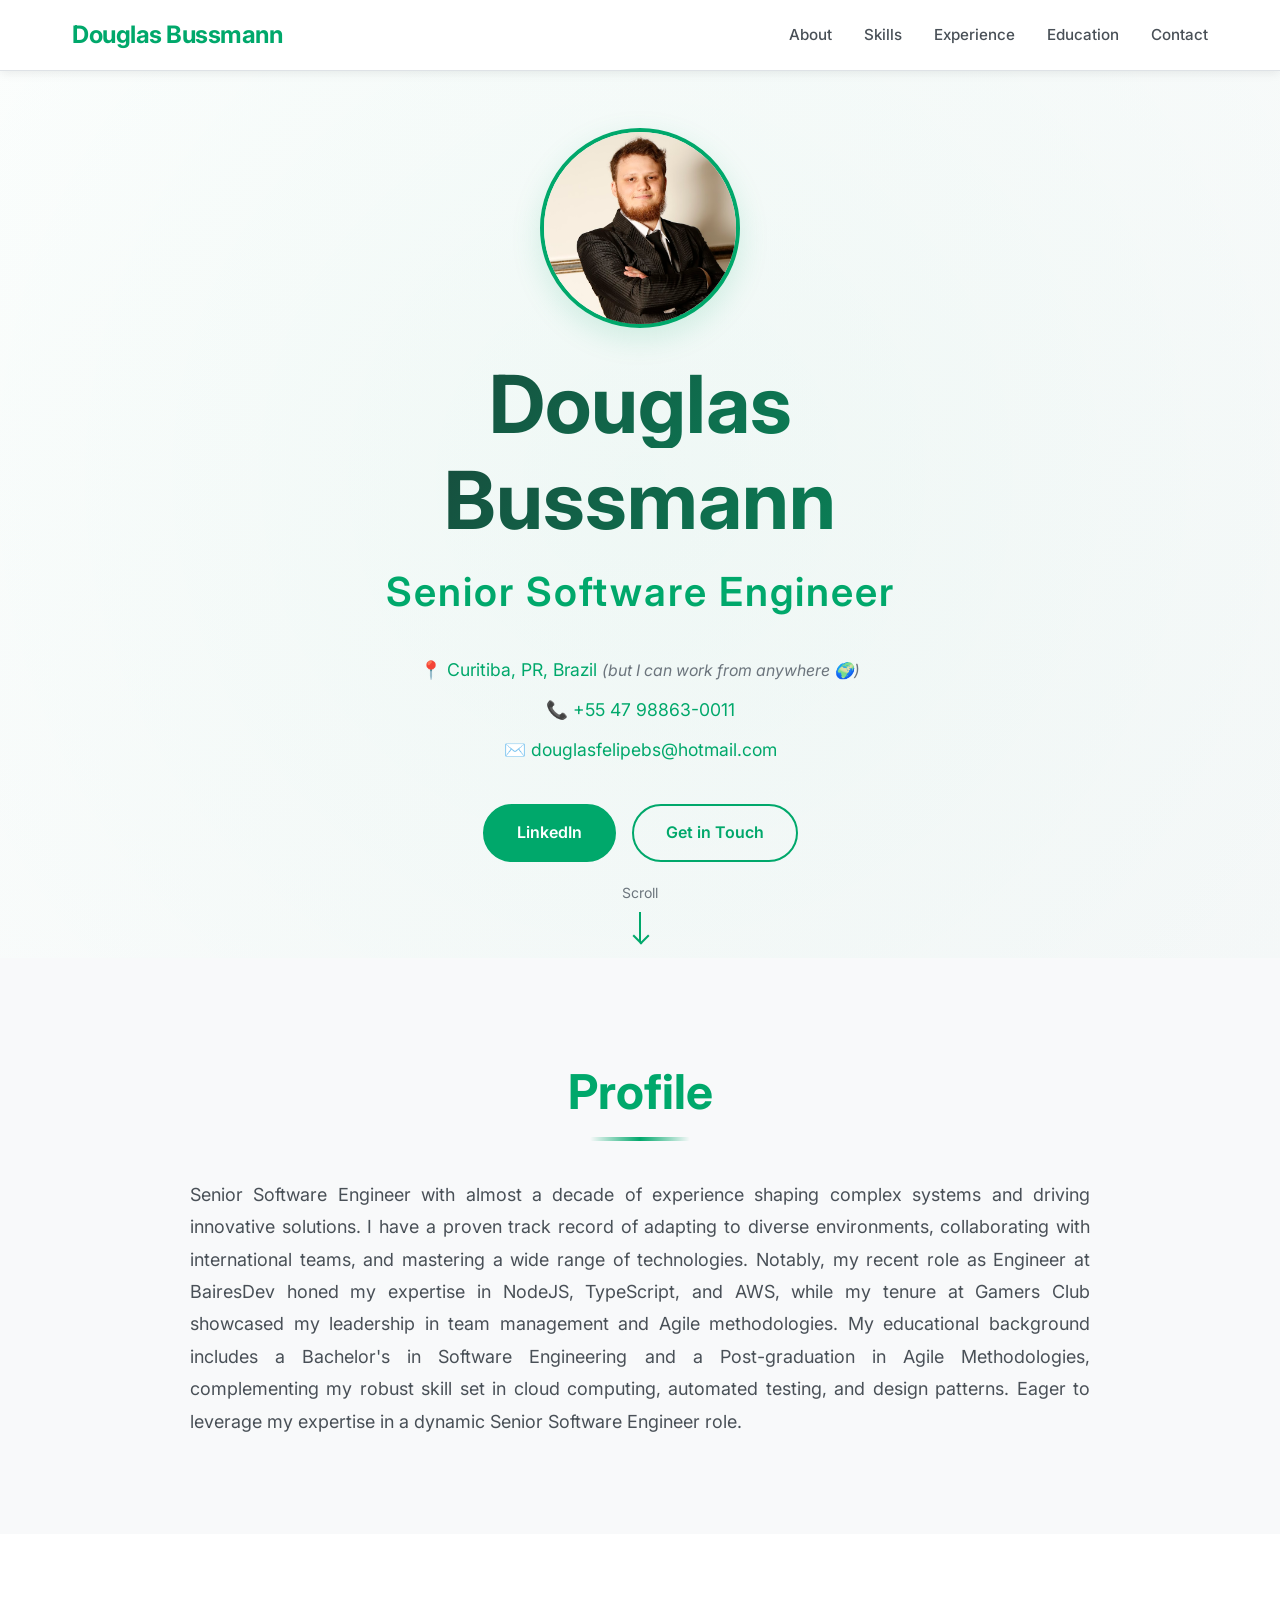
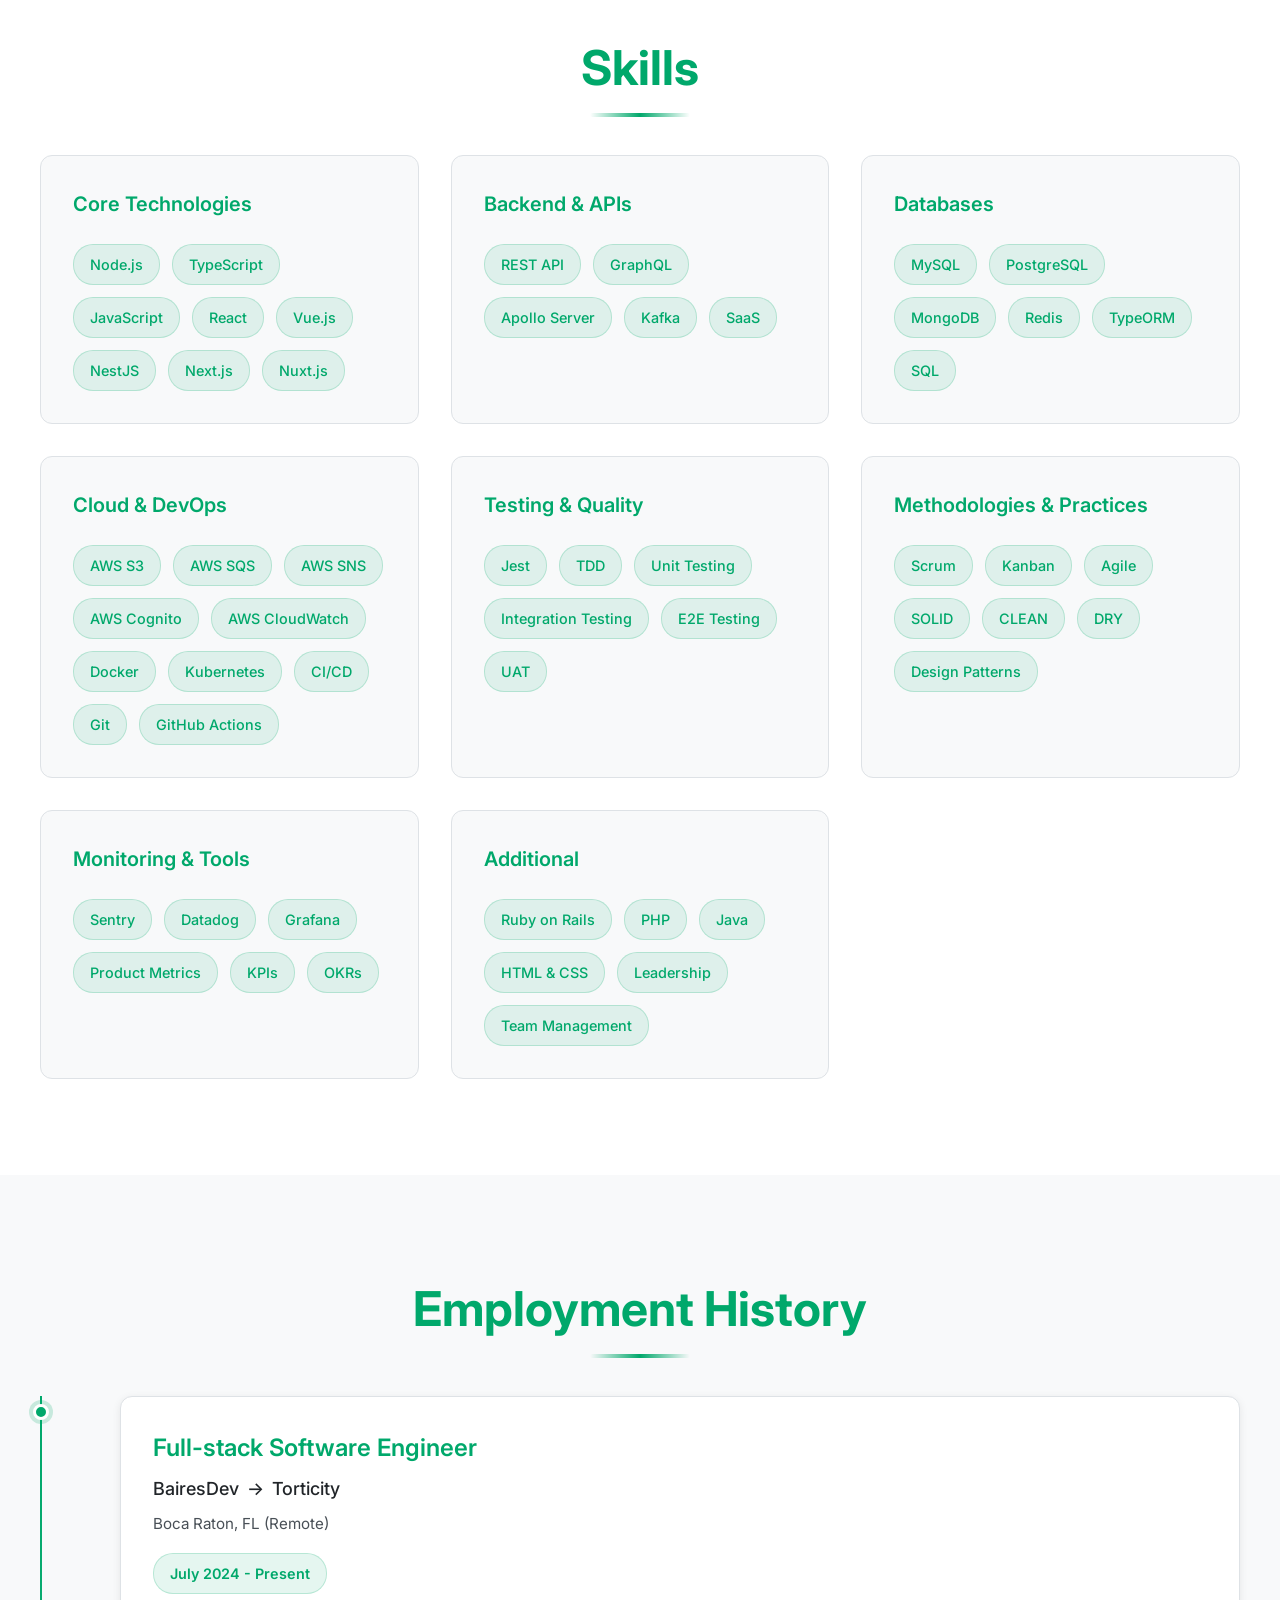
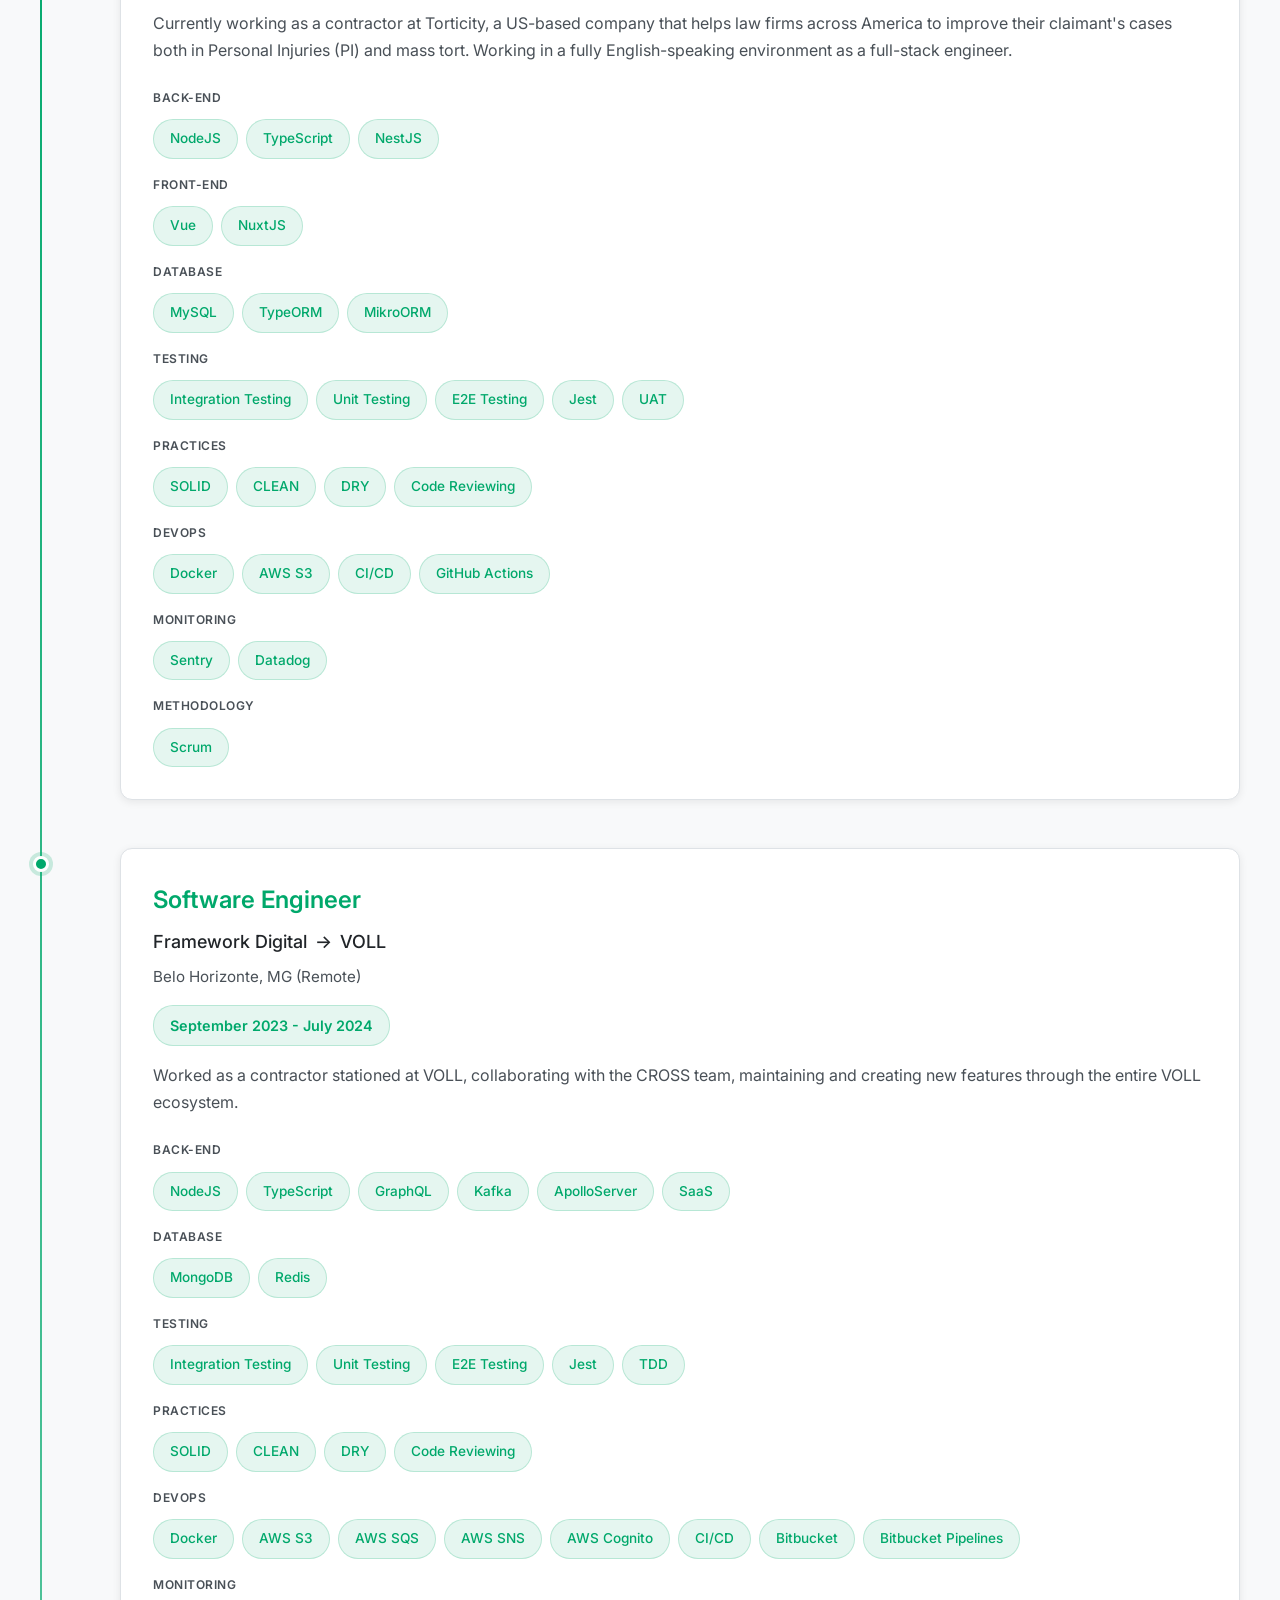
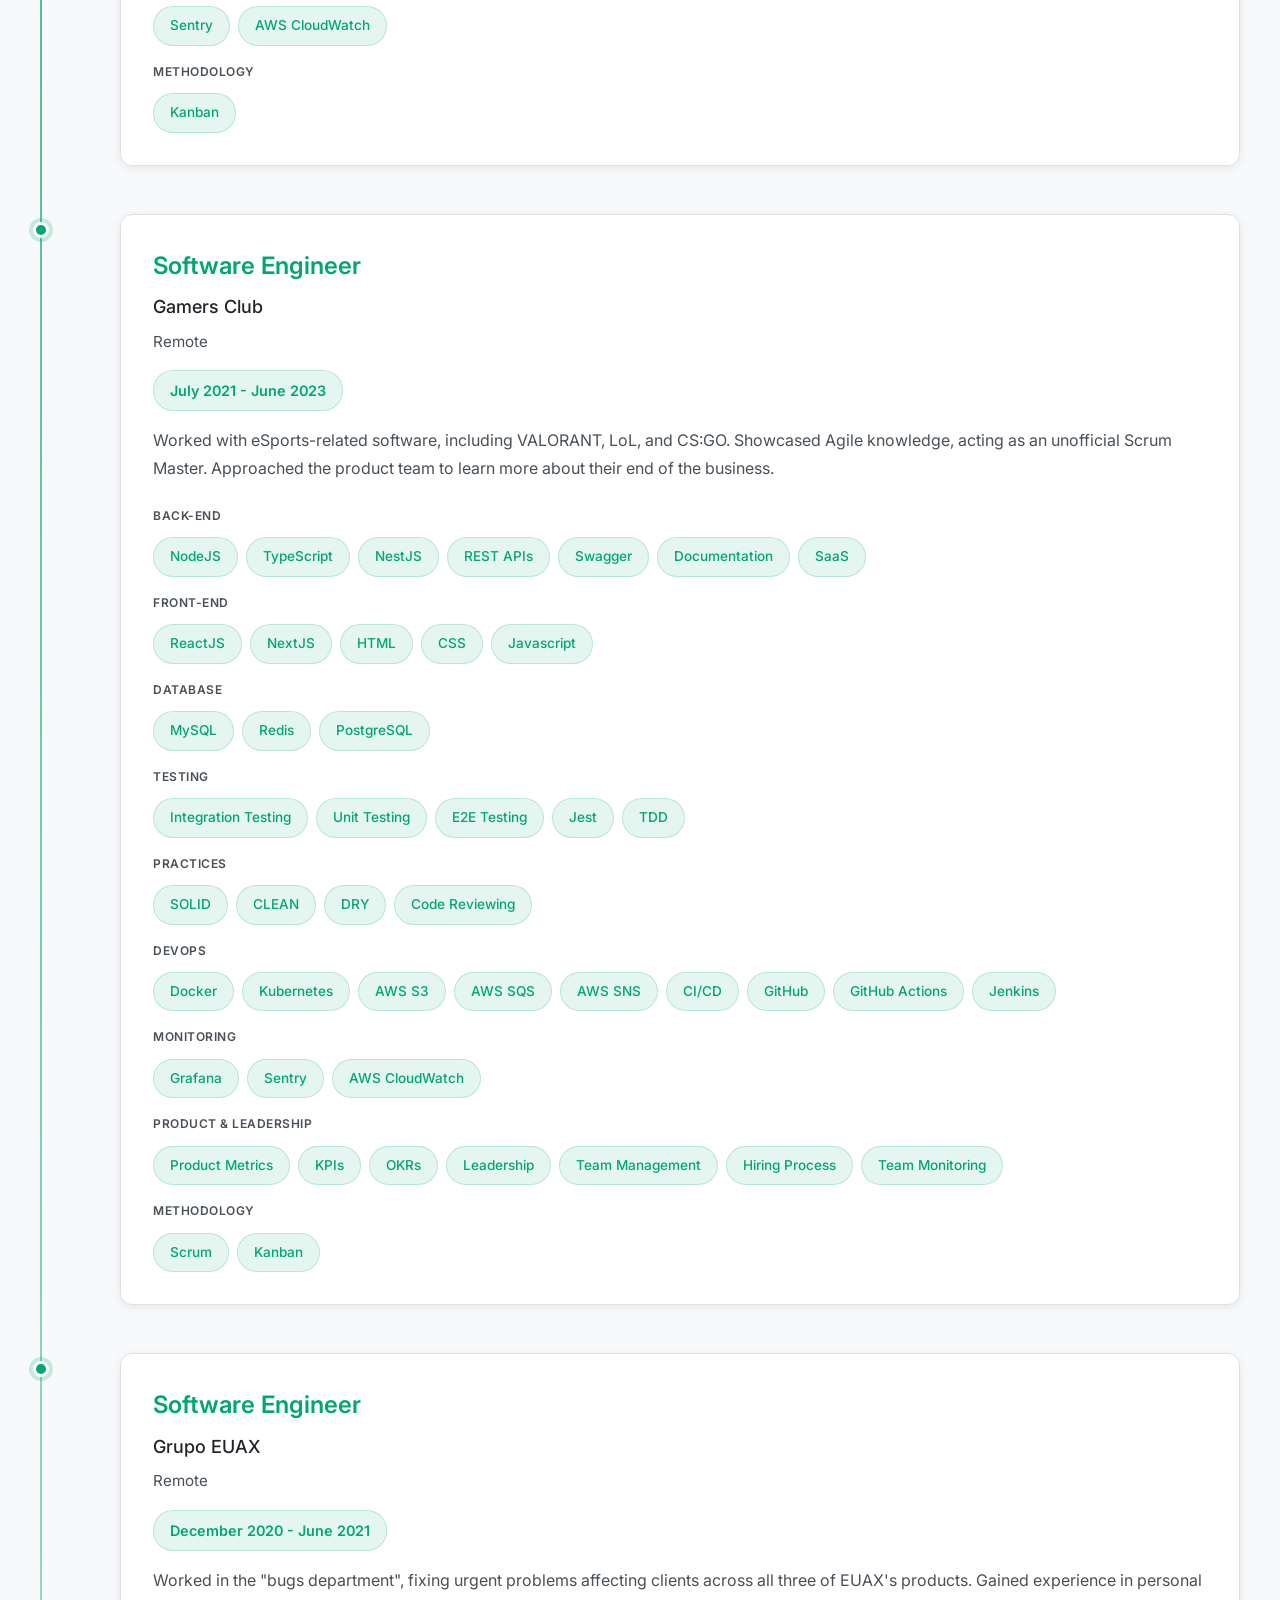
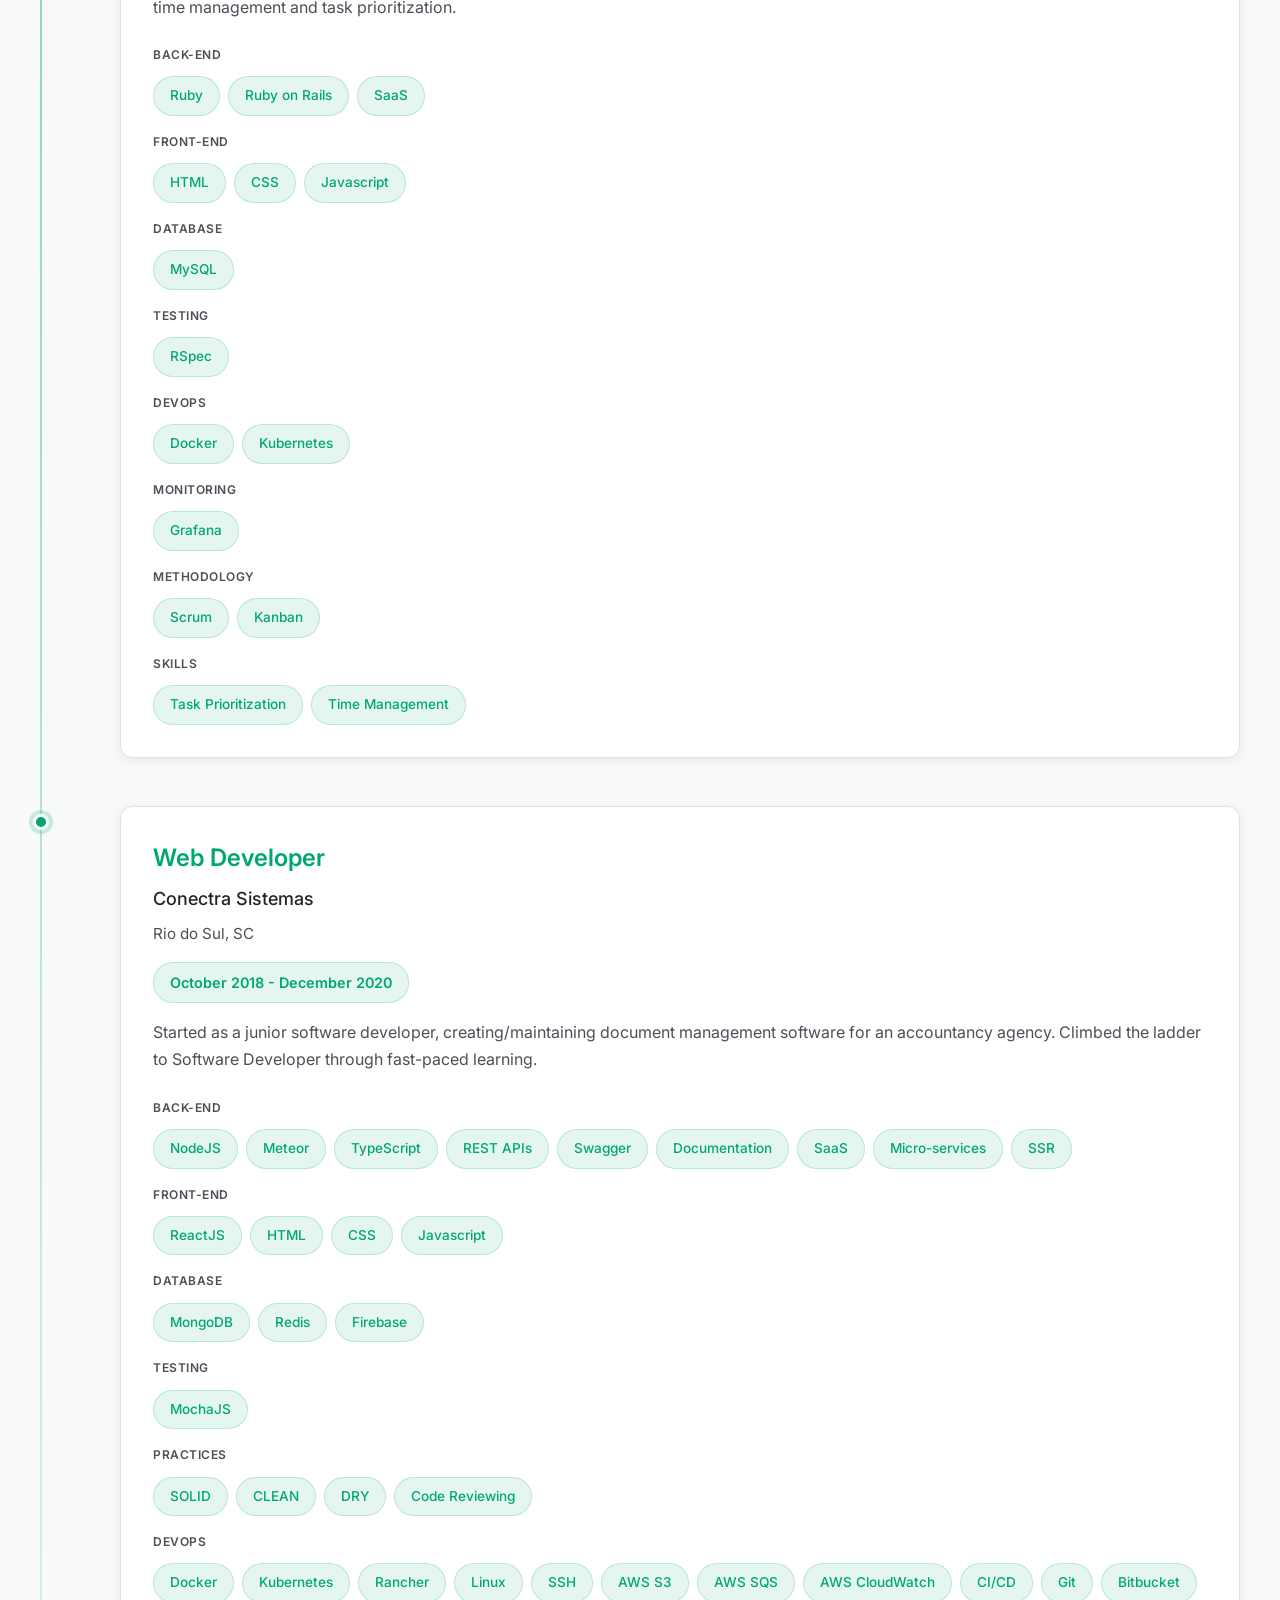
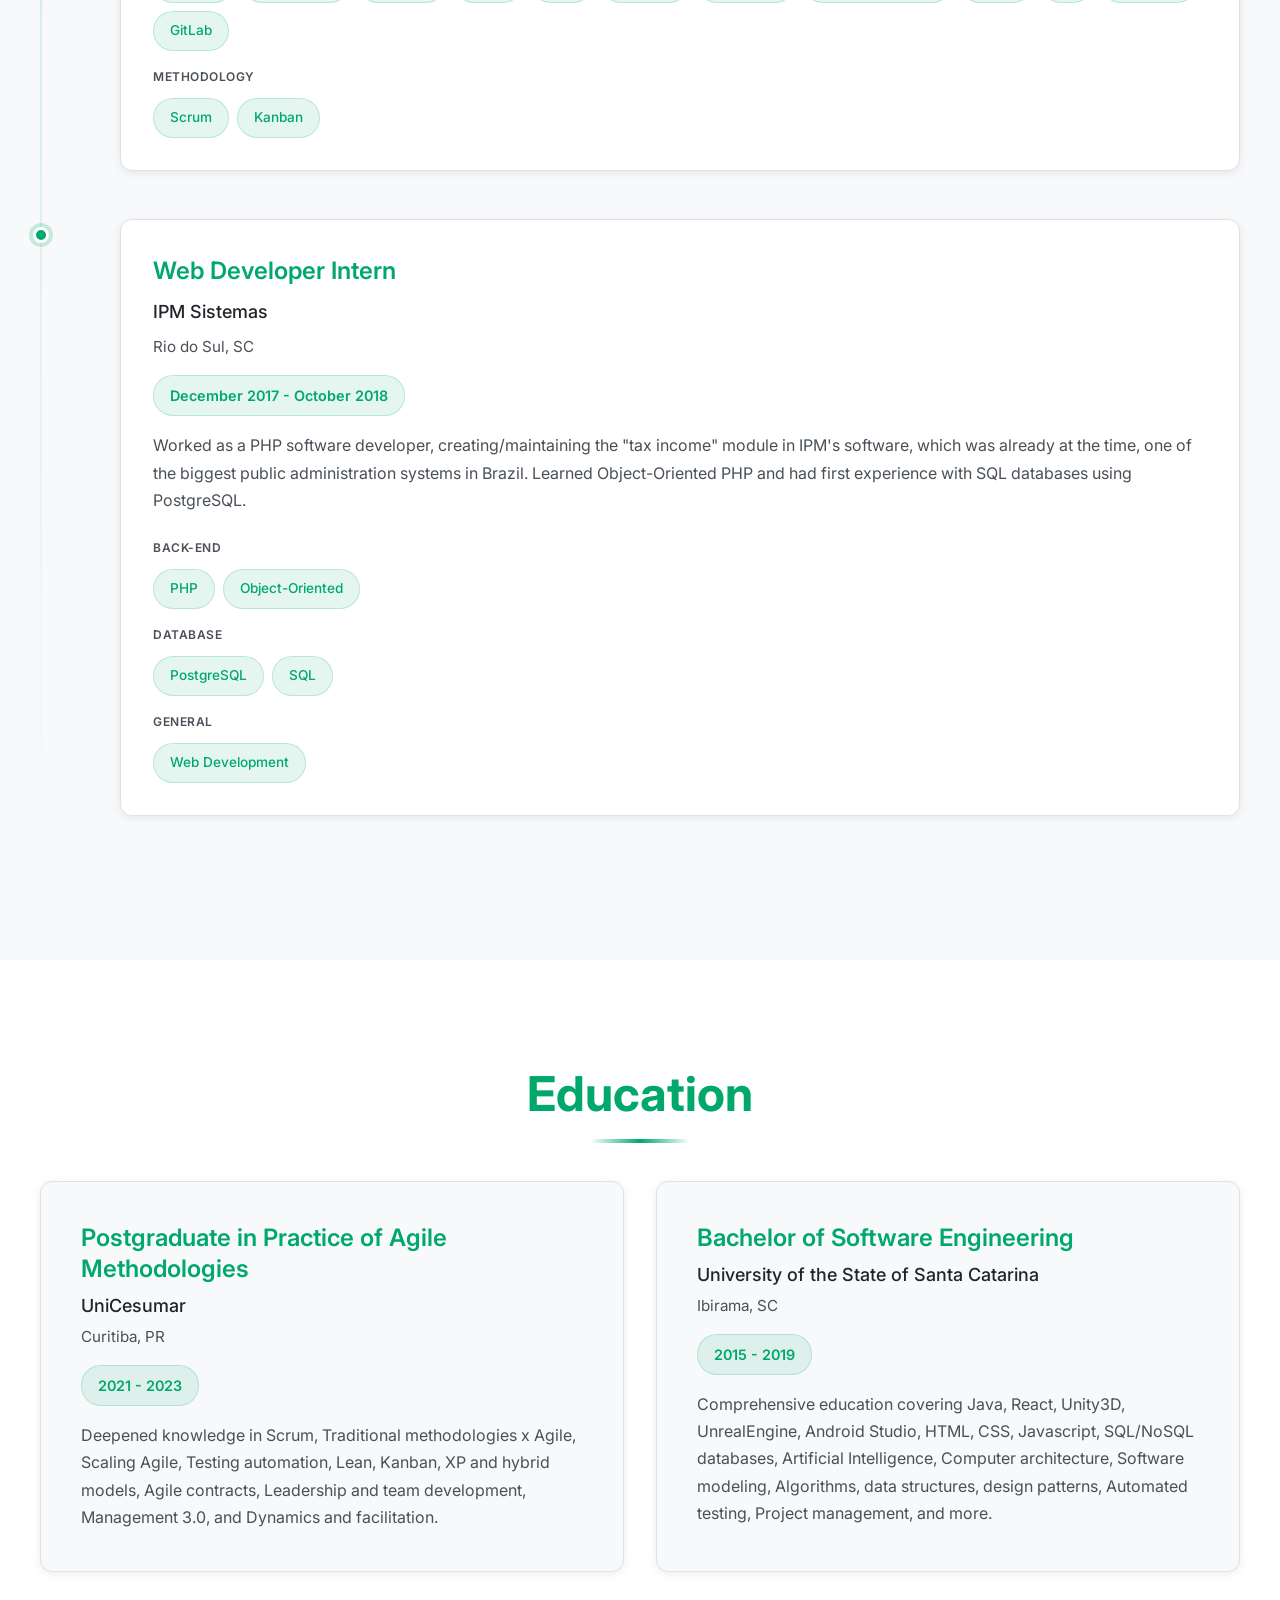
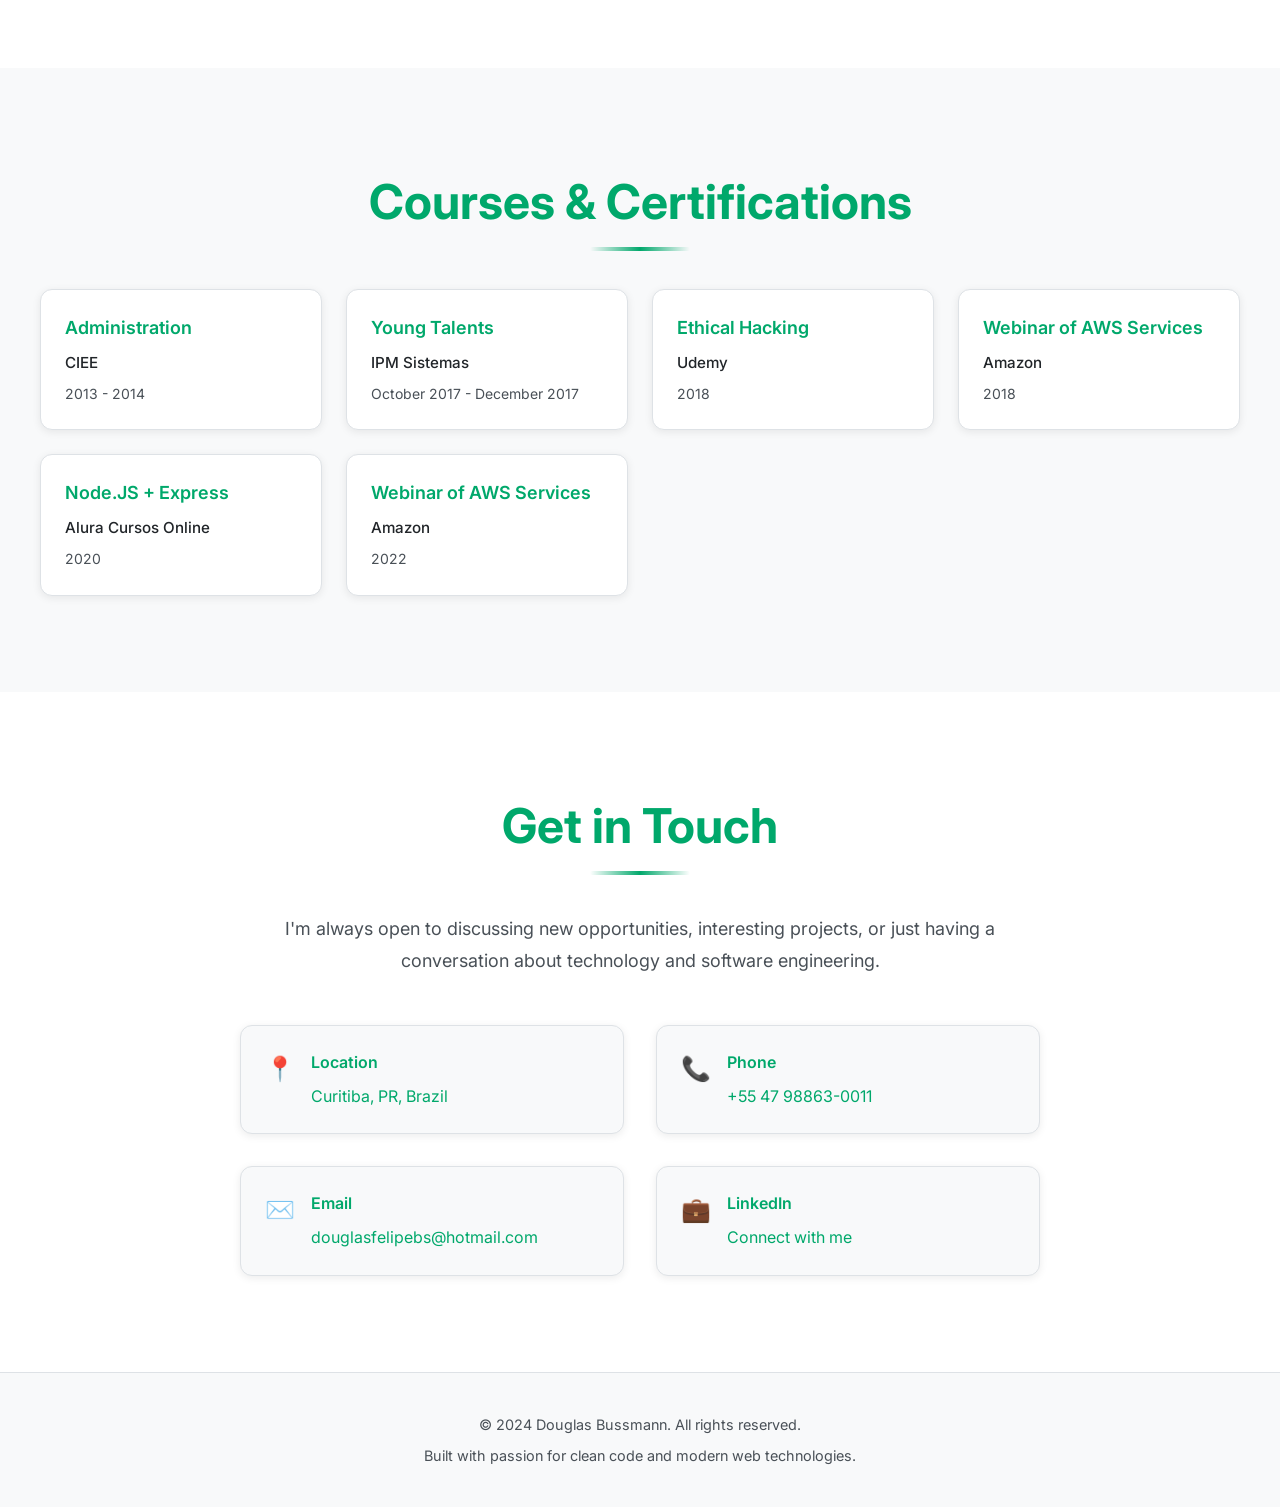
==== commit 082a0122: ".." ====
--- a/index.html
+++ b/index.html
@@ -205,15 +205,72 @@
                             to improve their claimant's cases both in Personal Injuries (PI) and mass tort. Working in a fully 
                             English-speaking environment as a full-stack engineer.
                         </p>
-                        <ul class="timeline-skills">
-                            <li>NodeJS, TypeScript, NestJS, Vue, and NuxtJS</li>
-                            <li>MySQL, TypeORM, and micrORM</li>
-                            <li>Integration testing, unit testing, e2e testing, Jest, and UAT</li>
-                            <li>SOLID, CLEAN, DRY, and code reviewing</li>
-                            <li>Docker, AWS S3, CI/CD, GitHub Actions</li>
-                            <li>Software monitoring with Sentry and Datadog</li>
-                            <li>Scrum methodology</li>
-                        </ul>
+                        <div class="timeline-skills">
+                            <div class="timeline-skill-group">
+                                <span class="timeline-skill-category">Back-end</span>
+                                <div class="timeline-skill-chips">
+                                    <span class="timeline-skill-chip">NodeJS</span>
+                                    <span class="timeline-skill-chip">TypeScript</span>
+                                    <span class="timeline-skill-chip">NestJS</span>
+                                </div>
+                            </div>
+                            <div class="timeline-skill-group">
+                                <span class="timeline-skill-category">Front-end</span>
+                                <div class="timeline-skill-chips">
+                                    <span class="timeline-skill-chip">Vue</span>
+                                    <span class="timeline-skill-chip">NuxtJS</span>
+                                </div>
+                            </div>
+                            <div class="timeline-skill-group">
+                                <span class="timeline-skill-category">Database</span>
+                                <div class="timeline-skill-chips">
+                                    <span class="timeline-skill-chip">MySQL</span>
+                                    <span class="timeline-skill-chip">TypeORM</span>
+                                    <span class="timeline-skill-chip">MikroORM</span>
+                                </div>
+                            </div>
+                            <div class="timeline-skill-group">
+                                <span class="timeline-skill-category">Testing</span>
+                                <div class="timeline-skill-chips">
+                                    <span class="timeline-skill-chip">Integration Testing</span>
+                                    <span class="timeline-skill-chip">Unit Testing</span>
+                                    <span class="timeline-skill-chip">E2E Testing</span>
+                                    <span class="timeline-skill-chip">Jest</span>
+                                    <span class="timeline-skill-chip">UAT</span>
+                                </div>
+                            </div>
+                            <div class="timeline-skill-group">
+                                <span class="timeline-skill-category">Practices</span>
+                                <div class="timeline-skill-chips">
+                                    <span class="timeline-skill-chip">SOLID</span>
+                                    <span class="timeline-skill-chip">CLEAN</span>
+                                    <span class="timeline-skill-chip">DRY</span>
+                                    <span class="timeline-skill-chip">Code Reviewing</span>
+                                </div>
+                            </div>
+                            <div class="timeline-skill-group">
+                                <span class="timeline-skill-category">DevOps</span>
+                                <div class="timeline-skill-chips">
+                                    <span class="timeline-skill-chip">Docker</span>
+                                    <span class="timeline-skill-chip">AWS S3</span>
+                                    <span class="timeline-skill-chip">CI/CD</span>
+                                    <span class="timeline-skill-chip">GitHub Actions</span>
+                                </div>
+                            </div>
+                            <div class="timeline-skill-group">
+                                <span class="timeline-skill-category">Monitoring</span>
+                                <div class="timeline-skill-chips">
+                                    <span class="timeline-skill-chip">Sentry</span>
+                                    <span class="timeline-skill-chip">Datadog</span>
+                                </div>
+                            </div>
+                            <div class="timeline-skill-group">
+                                <span class="timeline-skill-category">Methodology</span>
+                                <div class="timeline-skill-chips">
+                                    <span class="timeline-skill-chip">Scrum</span>
+                                </div>
+                            </div>
+                        </div>
                     </div>
                 </div>
 
@@ -230,18 +287,71 @@
                             Worked as a contractor stationed at VOLL, collaborating with the CROSS team, maintaining and creating 
                             new features through the entire VOLL ecosystem.
                         </p>
-                        <ul class="timeline-skills">
-                            <li>NodeJS and TypeScript</li>
-                            <li>GraphQL, Kafka and ApolloServer</li>
-                            <li>SaaS architecture</li>
-                            <li>MongoDB and Redis</li>
-                            <li>Integration testing, unit testing, e2e testing, Jest, and TDD</li>
-                            <li>SOLID, CLEAN, DRY, and code reviewing</li>
-                            <li>Docker, AWS S3, AWS SQS, AWS SNS, and AWS Cognito</li>
-                            <li>CI/CD with Bitbucket and Bitbucket Pipelines</li>
-                            <li>Software monitoring with Sentry and AWS CloudWatch</li>
-                            <li>Releases and Kanban</li>
-                        </ul>
+                        <div class="timeline-skills">
+                            <div class="timeline-skill-group">
+                                <span class="timeline-skill-category">Back-end</span>
+                                <div class="timeline-skill-chips">
+                                    <span class="timeline-skill-chip">NodeJS</span>
+                                    <span class="timeline-skill-chip">TypeScript</span>
+                                    <span class="timeline-skill-chip">GraphQL</span>
+                                    <span class="timeline-skill-chip">Kafka</span>
+                                    <span class="timeline-skill-chip">ApolloServer</span>
+                                    <span class="timeline-skill-chip">SaaS</span>
+                                </div>
+                            </div>
+                            <div class="timeline-skill-group">
+                                <span class="timeline-skill-category">Database</span>
+                                <div class="timeline-skill-chips">
+                                    <span class="timeline-skill-chip">MongoDB</span>
+                                    <span class="timeline-skill-chip">Redis</span>
+                                </div>
+                            </div>
+                            <div class="timeline-skill-group">
+                                <span class="timeline-skill-category">Testing</span>
+                                <div class="timeline-skill-chips">
+                                    <span class="timeline-skill-chip">Integration Testing</span>
+                                    <span class="timeline-skill-chip">Unit Testing</span>
+                                    <span class="timeline-skill-chip">E2E Testing</span>
+                                    <span class="timeline-skill-chip">Jest</span>
+                                    <span class="timeline-skill-chip">TDD</span>
+                                </div>
+                            </div>
+                            <div class="timeline-skill-group">
+                                <span class="timeline-skill-category">Practices</span>
+                                <div class="timeline-skill-chips">
+                                    <span class="timeline-skill-chip">SOLID</span>
+                                    <span class="timeline-skill-chip">CLEAN</span>
+                                    <span class="timeline-skill-chip">DRY</span>
+                                    <span class="timeline-skill-chip">Code Reviewing</span>
+                                </div>
+                            </div>
+                            <div class="timeline-skill-group">
+                                <span class="timeline-skill-category">DevOps</span>
+                                <div class="timeline-skill-chips">
+                                    <span class="timeline-skill-chip">Docker</span>
+                                    <span class="timeline-skill-chip">AWS S3</span>
+                                    <span class="timeline-skill-chip">AWS SQS</span>
+                                    <span class="timeline-skill-chip">AWS SNS</span>
+                                    <span class="timeline-skill-chip">AWS Cognito</span>
+                                    <span class="timeline-skill-chip">CI/CD</span>
+                                    <span class="timeline-skill-chip">Bitbucket</span>
+                                    <span class="timeline-skill-chip">Bitbucket Pipelines</span>
+                                </div>
+                            </div>
+                            <div class="timeline-skill-group">
+                                <span class="timeline-skill-category">Monitoring</span>
+                                <div class="timeline-skill-chips">
+                                    <span class="timeline-skill-chip">Sentry</span>
+                                    <span class="timeline-skill-chip">AWS CloudWatch</span>
+                                </div>
+                            </div>
+                            <div class="timeline-skill-group">
+                                <span class="timeline-skill-category">Methodology</span>
+                                <div class="timeline-skill-chips">
+                                    <span class="timeline-skill-chip">Kanban</span>
+                                </div>
+                            </div>
+                        </div>
                     </div>
                 </div>
 
@@ -258,22 +368,98 @@
                             Worked with eSports-related software, including VALORANT, LoL, and CS:GO. Showcased Agile knowledge, 
                             acting as an unofficial Scrum Master. Approached the product team to learn more about their end of the business.
                         </p>
-                        <ul class="timeline-skills">
-                            <li>NodeJS, TypeScript, NestJS, ReactJS, and NextJS</li>
-                            <li>HTML, CSS, and Javascript</li>
-                            <li>REST APIs, swagger, and documentation</li>
-                            <li>SaaS architecture</li>
-                            <li>MySQL, Redis, and PostgreSQL</li>
-                            <li>Integration testing, unit testing, e2e testing, Jest, and TDD</li>
-                            <li>SOLID, CLEAN, DRY, and code reviewing</li>
-                            <li>Docker and Kubernetes</li>
-                            <li>AWS S3, AWS SQS, and AWS SNS</li>
-                            <li>CI/CD with GitHub, GitHub Actions, and Jenkins</li>
-                            <li>Software monitoring with Grafana, Sentry, and AWS CloudWatch</li>
-                            <li>Product metrics, KPIs, and OKRs</li>
-                            <li>Leadership, team management, hiring process, and team monitoring</li>
-                            <li>Scrum and Kanban</li>
-                        </ul>
+                        <div class="timeline-skills">
+                            <div class="timeline-skill-group">
+                                <span class="timeline-skill-category">Back-end</span>
+                                <div class="timeline-skill-chips">
+                                    <span class="timeline-skill-chip">NodeJS</span>
+                                    <span class="timeline-skill-chip">TypeScript</span>
+                                    <span class="timeline-skill-chip">NestJS</span>
+                                    <span class="timeline-skill-chip">REST APIs</span>
+                                    <span class="timeline-skill-chip">Swagger</span>
+                                    <span class="timeline-skill-chip">Documentation</span>
+                                    <span class="timeline-skill-chip">SaaS</span>
+                                </div>
+                            </div>
+                            <div class="timeline-skill-group">
+                                <span class="timeline-skill-category">Front-end</span>
+                                <div class="timeline-skill-chips">
+                                    <span class="timeline-skill-chip">ReactJS</span>
+                                    <span class="timeline-skill-chip">NextJS</span>
+                                    <span class="timeline-skill-chip">HTML</span>
+                                    <span class="timeline-skill-chip">CSS</span>
+                                    <span class="timeline-skill-chip">Javascript</span>
+                                </div>
+                            </div>
+                            <div class="timeline-skill-group">
+                                <span class="timeline-skill-category">Database</span>
+                                <div class="timeline-skill-chips">
+                                    <span class="timeline-skill-chip">MySQL</span>
+                                    <span class="timeline-skill-chip">Redis</span>
+                                    <span class="timeline-skill-chip">PostgreSQL</span>
+                                </div>
+                            </div>
+                            <div class="timeline-skill-group">
+                                <span class="timeline-skill-category">Testing</span>
+                                <div class="timeline-skill-chips">
+                                    <span class="timeline-skill-chip">Integration Testing</span>
+                                    <span class="timeline-skill-chip">Unit Testing</span>
+                                    <span class="timeline-skill-chip">E2E Testing</span>
+                                    <span class="timeline-skill-chip">Jest</span>
+                                    <span class="timeline-skill-chip">TDD</span>
+                                </div>
+                            </div>
+                            <div class="timeline-skill-group">
+                                <span class="timeline-skill-category">Practices</span>
+                                <div class="timeline-skill-chips">
+                                    <span class="timeline-skill-chip">SOLID</span>
+                                    <span class="timeline-skill-chip">CLEAN</span>
+                                    <span class="timeline-skill-chip">DRY</span>
+                                    <span class="timeline-skill-chip">Code Reviewing</span>
+                                </div>
+                            </div>
+                            <div class="timeline-skill-group">
+                                <span class="timeline-skill-category">DevOps</span>
+                                <div class="timeline-skill-chips">
+                                    <span class="timeline-skill-chip">Docker</span>
+                                    <span class="timeline-skill-chip">Kubernetes</span>
+                                    <span class="timeline-skill-chip">AWS S3</span>
+                                    <span class="timeline-skill-chip">AWS SQS</span>
+                                    <span class="timeline-skill-chip">AWS SNS</span>
+                                    <span class="timeline-skill-chip">CI/CD</span>
+                                    <span class="timeline-skill-chip">GitHub</span>
+                                    <span class="timeline-skill-chip">GitHub Actions</span>
+                                    <span class="timeline-skill-chip">Jenkins</span>
+                                </div>
+                            </div>
+                            <div class="timeline-skill-group">
+                                <span class="timeline-skill-category">Monitoring</span>
+                                <div class="timeline-skill-chips">
+                                    <span class="timeline-skill-chip">Grafana</span>
+                                    <span class="timeline-skill-chip">Sentry</span>
+                                    <span class="timeline-skill-chip">AWS CloudWatch</span>
+                                </div>
+                            </div>
+                            <div class="timeline-skill-group">
+                                <span class="timeline-skill-category">Product & Leadership</span>
+                                <div class="timeline-skill-chips">
+                                    <span class="timeline-skill-chip">Product Metrics</span>
+                                    <span class="timeline-skill-chip">KPIs</span>
+                                    <span class="timeline-skill-chip">OKRs</span>
+                                    <span class="timeline-skill-chip">Leadership</span>
+                                    <span class="timeline-skill-chip">Team Management</span>
+                                    <span class="timeline-skill-chip">Hiring Process</span>
+                                    <span class="timeline-skill-chip">Team Monitoring</span>
+                                </div>
+                            </div>
+                            <div class="timeline-skill-group">
+                                <span class="timeline-skill-category">Methodology</span>
+                                <div class="timeline-skill-chips">
+                                    <span class="timeline-skill-chip">Scrum</span>
+                                    <span class="timeline-skill-chip">Kanban</span>
+                                </div>
+                            </div>
+                        </div>
                     </div>
                 </div>
 
@@ -290,16 +476,63 @@
                             Worked in the "bugs department", fixing urgent problems affecting clients across all three of EUAX's products. 
                             Gained experience in personal time management and task prioritization.
                         </p>
-                        <ul class="timeline-skills">
-                            <li>Ruby and Ruby on Rails</li>
-                            <li>HTML, CSS, and Javascript</li>
-                            <li>SaaS architecture</li>
-                            <li>Testing with RSpec</li>
-                            <li>Software monitoring with Grafana</li>
-                            <li>MySQL, Docker and Kubernetes</li>
-                            <li>Scrum and Kanban</li>
-                            <li>Organization, task prioritization, and time management</li>
-                        </ul>
+                        <div class="timeline-skills">
+                            <div class="timeline-skill-group">
+                                <span class="timeline-skill-category">Back-end</span>
+                                <div class="timeline-skill-chips">
+                                    <span class="timeline-skill-chip">Ruby</span>
+                                    <span class="timeline-skill-chip">Ruby on Rails</span>
+                                    <span class="timeline-skill-chip">SaaS</span>
+                                </div>
+                            </div>
+                            <div class="timeline-skill-group">
+                                <span class="timeline-skill-category">Front-end</span>
+                                <div class="timeline-skill-chips">
+                                    <span class="timeline-skill-chip">HTML</span>
+                                    <span class="timeline-skill-chip">CSS</span>
+                                    <span class="timeline-skill-chip">Javascript</span>
+                                </div>
+                            </div>
+                            <div class="timeline-skill-group">
+                                <span class="timeline-skill-category">Database</span>
+                                <div class="timeline-skill-chips">
+                                    <span class="timeline-skill-chip">MySQL</span>
+                                </div>
+                            </div>
+                            <div class="timeline-skill-group">
+                                <span class="timeline-skill-category">Testing</span>
+                                <div class="timeline-skill-chips">
+                                    <span class="timeline-skill-chip">RSpec</span>
+                                </div>
+                            </div>
+                            <div class="timeline-skill-group">
+                                <span class="timeline-skill-category">DevOps</span>
+                                <div class="timeline-skill-chips">
+                                    <span class="timeline-skill-chip">Docker</span>
+                                    <span class="timeline-skill-chip">Kubernetes</span>
+                                </div>
+                            </div>
+                            <div class="timeline-skill-group">
+                                <span class="timeline-skill-category">Monitoring</span>
+                                <div class="timeline-skill-chips">
+                                    <span class="timeline-skill-chip">Grafana</span>
+                                </div>
+                            </div>
+                            <div class="timeline-skill-group">
+                                <span class="timeline-skill-category">Methodology</span>
+                                <div class="timeline-skill-chips">
+                                    <span class="timeline-skill-chip">Scrum</span>
+                                    <span class="timeline-skill-chip">Kanban</span>
+                                </div>
+                            </div>
+                            <div class="timeline-skill-group">
+                                <span class="timeline-skill-category">Skills</span>
+                                <div class="timeline-skill-chips">
+                                    <span class="timeline-skill-chip">Task Prioritization</span>
+                                    <span class="timeline-skill-chip">Time Management</span>
+                                </div>
+                            </div>
+                        </div>
                     </div>
                 </div>
 
@@ -316,21 +549,78 @@
                             Started as a junior software developer, creating/maintaining document management software for an accountancy agency. 
                             Climbed the ladder to Software Developer through fast-paced learning.
                         </p>
-                        <ul class="timeline-skills">
-                            <li>NodeJS, Meteor (JS Framework), TypeScript, and ReactJS</li>
-                            <li>HTML, CSS, and Javascript</li>
-                            <li>SaaS architecture</li>
-                            <li>REST APIs, swagger, and documentation</li>
-                            <li>MongoDB, Redis, and Firebase</li>
-                            <li>Unit testing with MochaJS</li>
-                            <li>SOLID, CLEAN, DRY, and code reviewing</li>
-                            <li>Docker, Kubernetes, and Rancher</li>
-                            <li>Linux and SSH</li>
-                            <li>AWS S3, AWS SQS, and AWS CloudWatch</li>
-                            <li>Micro-services architecture and SSR</li>
-                            <li>CI/CD with git, Bitbucket, GitLab</li>
-                            <li>Scrum and Kanban</li>
-                        </ul>
+                        <div class="timeline-skills">
+                            <div class="timeline-skill-group">
+                                <span class="timeline-skill-category">Back-end</span>
+                                <div class="timeline-skill-chips">
+                                    <span class="timeline-skill-chip">NodeJS</span>
+                                    <span class="timeline-skill-chip">Meteor</span>
+                                    <span class="timeline-skill-chip">TypeScript</span>
+                                    <span class="timeline-skill-chip">REST APIs</span>
+                                    <span class="timeline-skill-chip">Swagger</span>
+                                    <span class="timeline-skill-chip">Documentation</span>
+                                    <span class="timeline-skill-chip">SaaS</span>
+                                    <span class="timeline-skill-chip">Micro-services</span>
+                                    <span class="timeline-skill-chip">SSR</span>
+                                </div>
+                            </div>
+                            <div class="timeline-skill-group">
+                                <span class="timeline-skill-category">Front-end</span>
+                                <div class="timeline-skill-chips">
+                                    <span class="timeline-skill-chip">ReactJS</span>
+                                    <span class="timeline-skill-chip">HTML</span>
+                                    <span class="timeline-skill-chip">CSS</span>
+                                    <span class="timeline-skill-chip">Javascript</span>
+                                </div>
+                            </div>
+                            <div class="timeline-skill-group">
+                                <span class="timeline-skill-category">Database</span>
+                                <div class="timeline-skill-chips">
+                                    <span class="timeline-skill-chip">MongoDB</span>
+                                    <span class="timeline-skill-chip">Redis</span>
+                                    <span class="timeline-skill-chip">Firebase</span>
+                                </div>
+                            </div>
+                            <div class="timeline-skill-group">
+                                <span class="timeline-skill-category">Testing</span>
+                                <div class="timeline-skill-chips">
+                                    <span class="timeline-skill-chip">MochaJS</span>
+                                </div>
+                            </div>
+                            <div class="timeline-skill-group">
+                                <span class="timeline-skill-category">Practices</span>
+                                <div class="timeline-skill-chips">
+                                    <span class="timeline-skill-chip">SOLID</span>
+                                    <span class="timeline-skill-chip">CLEAN</span>
+                                    <span class="timeline-skill-chip">DRY</span>
+                                    <span class="timeline-skill-chip">Code Reviewing</span>
+                                </div>
+                            </div>
+                            <div class="timeline-skill-group">
+                                <span class="timeline-skill-category">DevOps</span>
+                                <div class="timeline-skill-chips">
+                                    <span class="timeline-skill-chip">Docker</span>
+                                    <span class="timeline-skill-chip">Kubernetes</span>
+                                    <span class="timeline-skill-chip">Rancher</span>
+                                    <span class="timeline-skill-chip">Linux</span>
+                                    <span class="timeline-skill-chip">SSH</span>
+                                    <span class="timeline-skill-chip">AWS S3</span>
+                                    <span class="timeline-skill-chip">AWS SQS</span>
+                                    <span class="timeline-skill-chip">AWS CloudWatch</span>
+                                    <span class="timeline-skill-chip">CI/CD</span>
+                                    <span class="timeline-skill-chip">Git</span>
+                                    <span class="timeline-skill-chip">Bitbucket</span>
+                                    <span class="timeline-skill-chip">GitLab</span>
+                                </div>
+                            </div>
+                            <div class="timeline-skill-group">
+                                <span class="timeline-skill-category">Methodology</span>
+                                <div class="timeline-skill-chips">
+                                    <span class="timeline-skill-chip">Scrum</span>
+                                    <span class="timeline-skill-chip">Kanban</span>
+                                </div>
+                            </div>
+                        </div>
                     </div>
                 </div>
 
@@ -348,12 +638,28 @@
                             at the time, one of the biggest public administration systems in Brazil. Learned Object-Oriented PHP and had first 
                             experience with SQL databases using PostgreSQL.
                         </p>
-                        <ul class="timeline-skills">
-                            <li>PHP (Object-Oriented)</li>
-                            <li>PostgreSQL</li>
-                            <li>SQL databases</li>
-                            <li>Web development</li>
-                        </ul>
+                        <div class="timeline-skills">
+                            <div class="timeline-skill-group">
+                                <span class="timeline-skill-category">Back-end</span>
+                                <div class="timeline-skill-chips">
+                                    <span class="timeline-skill-chip">PHP</span>
+                                    <span class="timeline-skill-chip">Object-Oriented</span>
+                                </div>
+                            </div>
+                            <div class="timeline-skill-group">
+                                <span class="timeline-skill-category">Database</span>
+                                <div class="timeline-skill-chips">
+                                    <span class="timeline-skill-chip">PostgreSQL</span>
+                                    <span class="timeline-skill-chip">SQL</span>
+                                </div>
+                            </div>
+                            <div class="timeline-skill-group">
+                                <span class="timeline-skill-category">General</span>
+                                <div class="timeline-skill-chips">
+                                    <span class="timeline-skill-chip">Web Development</span>
+                                </div>
+                            </div>
+                        </div>
                     </div>
                 </div>
             </div>
--- a/styles/main.css
+++ b/styles/main.css
@@ -521,7 +521,7 @@
 
 .timeline-marker {
     position: absolute;
-    left: -3rem;
+    left: -2rem;
     top: 0.5rem;
     width: 16px;
     height: 16px;
@@ -621,25 +621,50 @@
 }
 
 .timeline-skills {
-    list-style: none;
-    display: grid;
-    grid-template-columns: repeat(auto-fit, minmax(200px, 1fr));
-    gap: 0.75rem;
-}
-
-.timeline-skills li {
-    color: var(--text-gray);
-    font-size: 0.9rem;
-    padding-left: 1.5rem;
-    position: relative;
-    line-height: 1.6;
-}
-
-.timeline-skills li::before {
-    content: '▸';
-    position: absolute;
-    left: 0;
-    color: var(--primary-green);
+    display: flex;
+    flex-direction: column;
+    gap: 1rem;
+    margin-top: 1rem;
+}
+
+.timeline-skill-group {
+    display: flex;
+    flex-direction: column;
+    gap: 0.5rem;
+}
+
+.timeline-skill-category {
+    font-size: 0.75rem;
+    font-weight: 600;
+    color: var(--text-gray);
+    text-transform: uppercase;
+    letter-spacing: 0.5px;
+    margin-bottom: 0.25rem;
+}
+
+.timeline-skill-chips {
+    display: flex;
+    flex-wrap: wrap;
+    gap: 0.5rem;
+}
+
+.timeline-skill-chip {
+    background: rgba(0, 168, 107, 0.1);
+    color: var(--primary-green);
+    padding: 0.5rem 1rem;
+    border-radius: 20px;
+    font-size: 0.85rem;
+    font-weight: 500;
+    border: 1px solid rgba(0, 168, 107, 0.2);
+    transition: var(--transition-fast);
+    display: inline-block;
+}
+
+.timeline-skill-chip:hover {
+    background: var(--primary-green);
+    color: var(--text-white);
+    transform: scale(1.05);
+    box-shadow: 0 5px 15px var(--shadow-green);
 }
 
 /* ============================================
@@ -941,7 +966,7 @@
     }
 
     .timeline-skills {
-        grid-template-columns: 1fr;
+        /* Chips already wrap, no grid needed */
     }
 
     .contact-info {
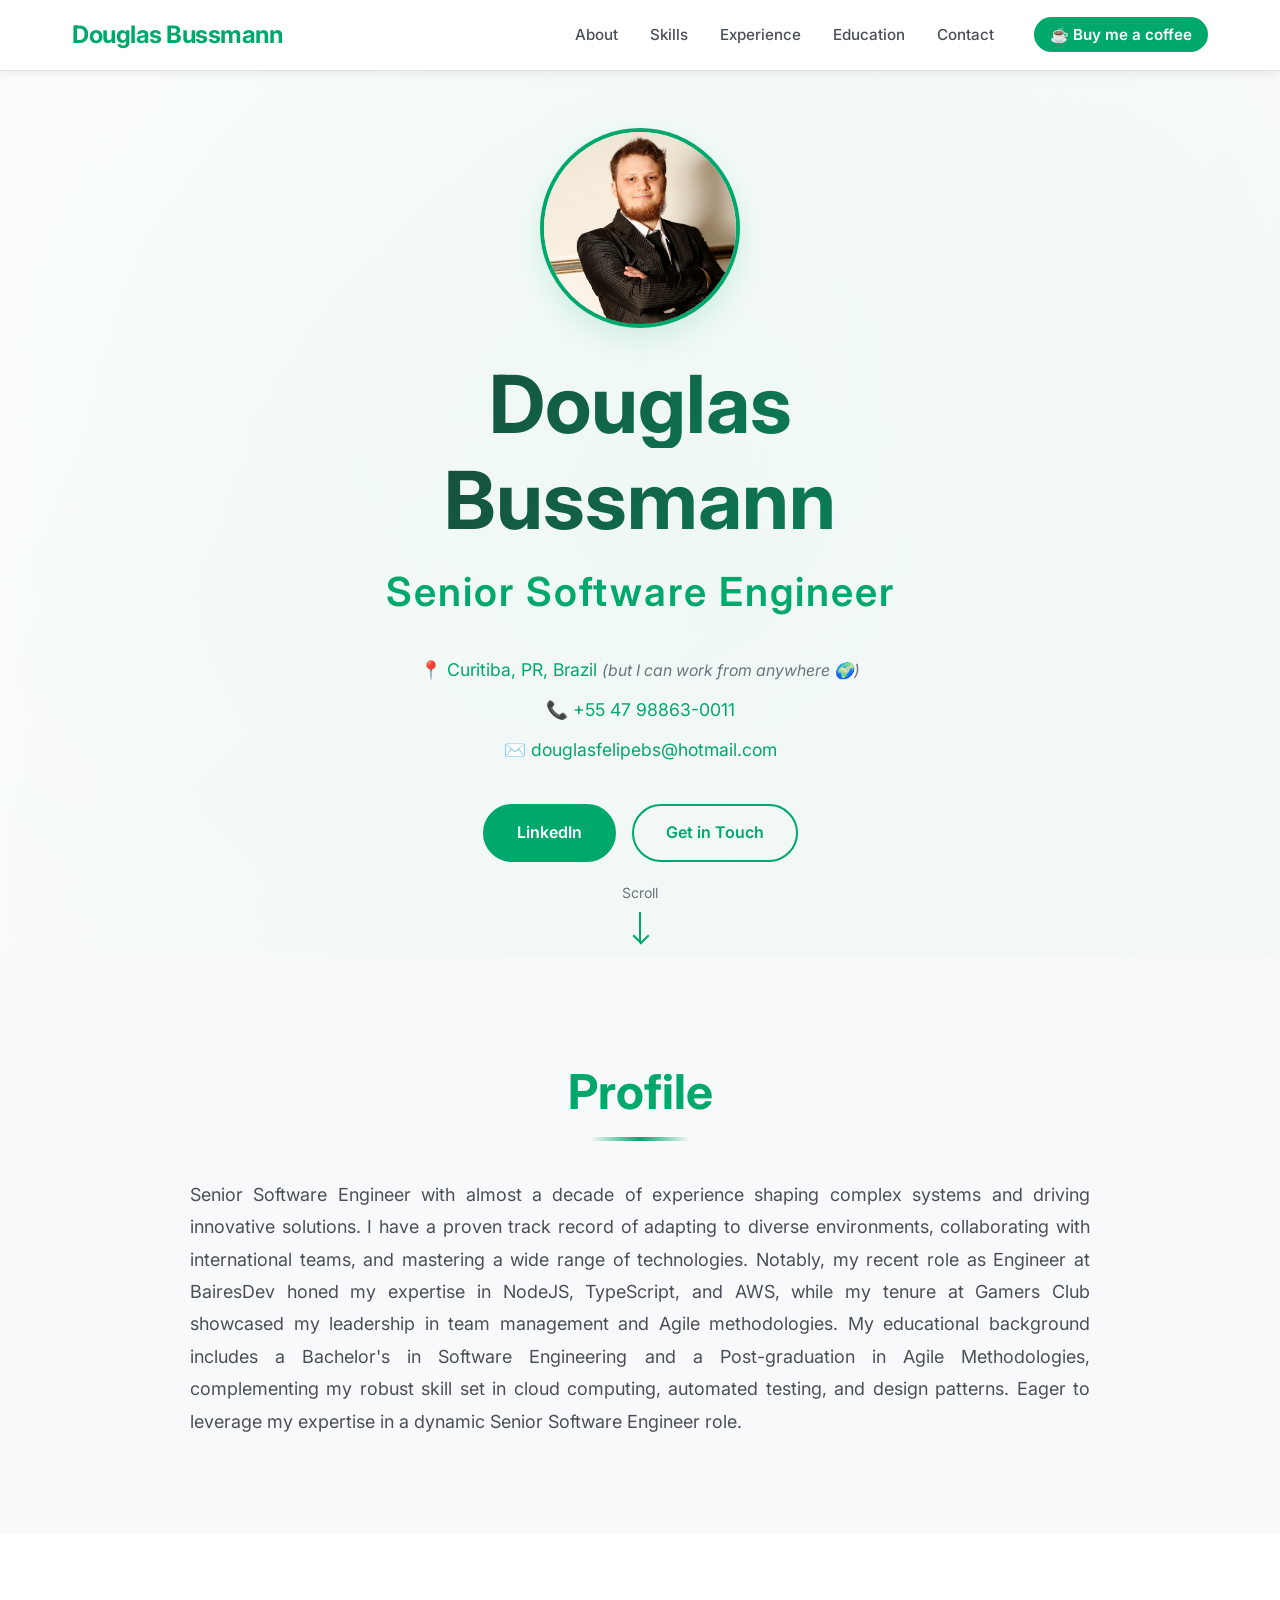
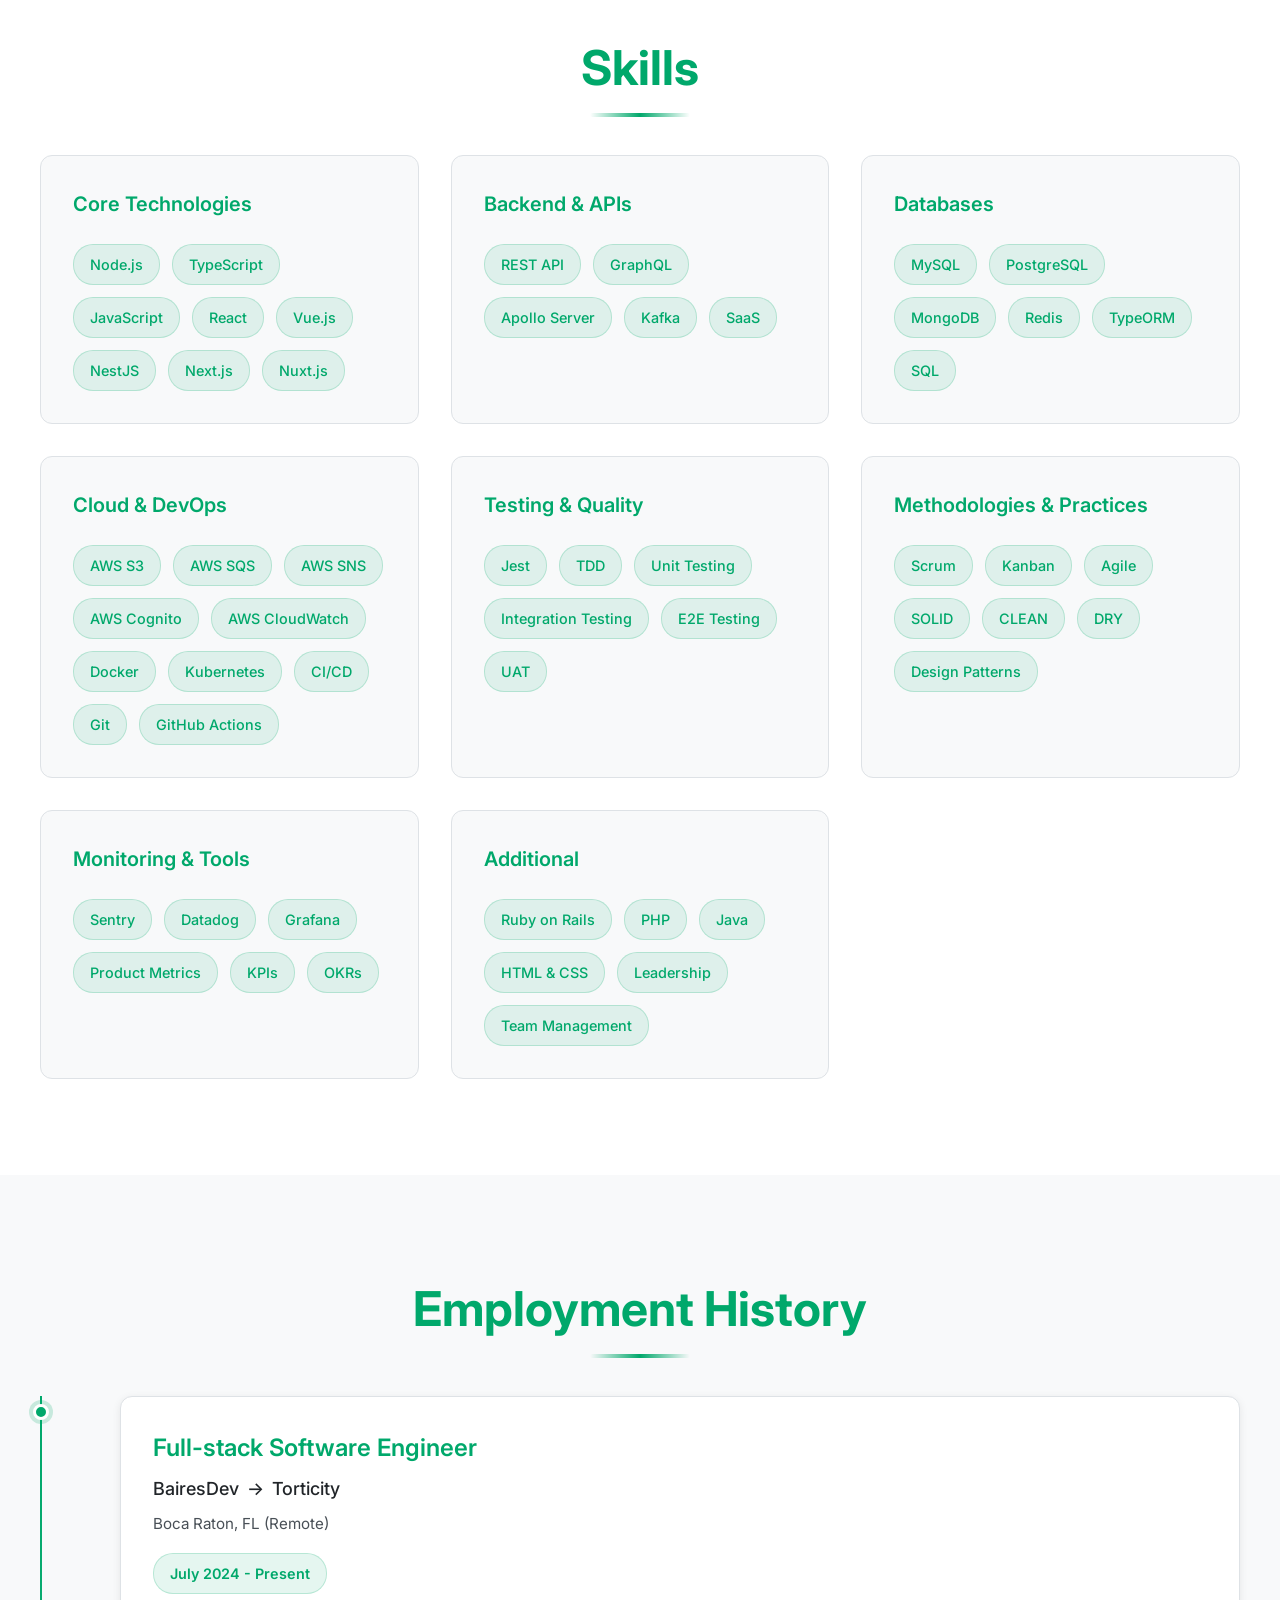
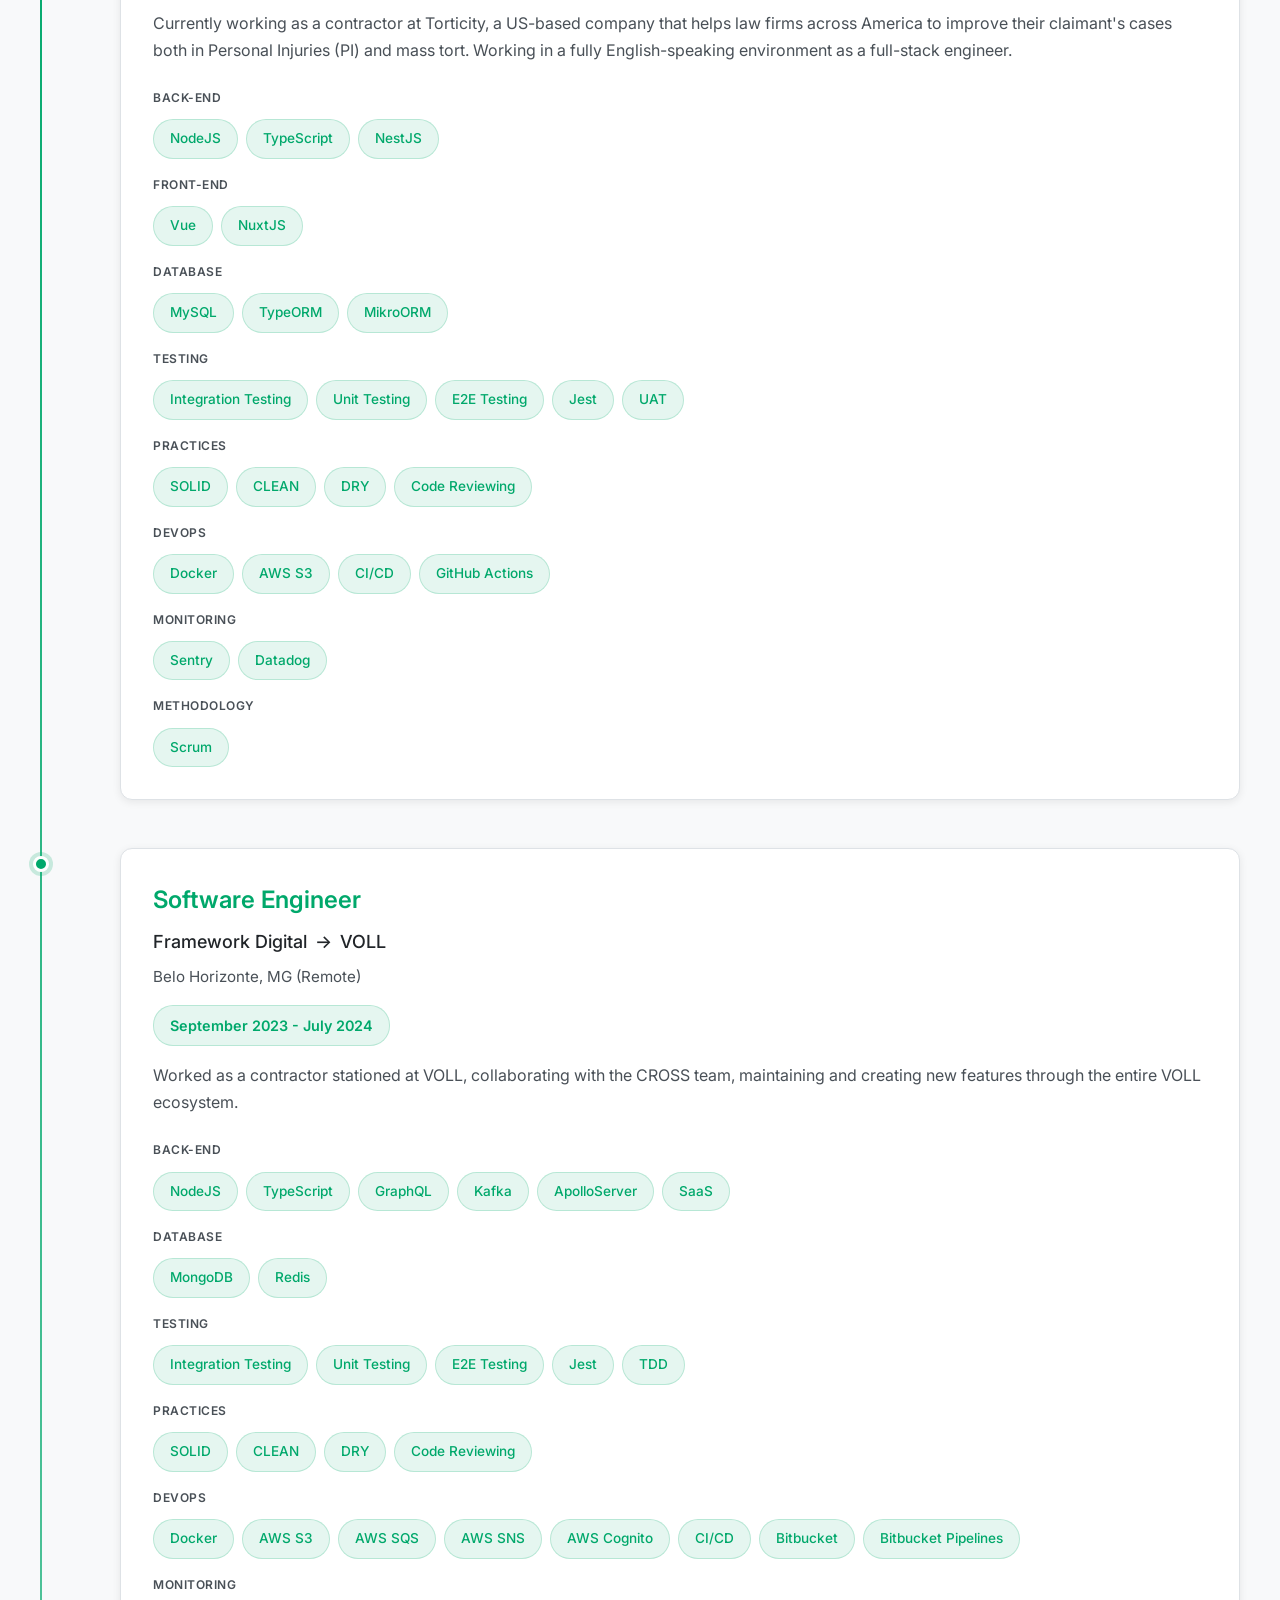
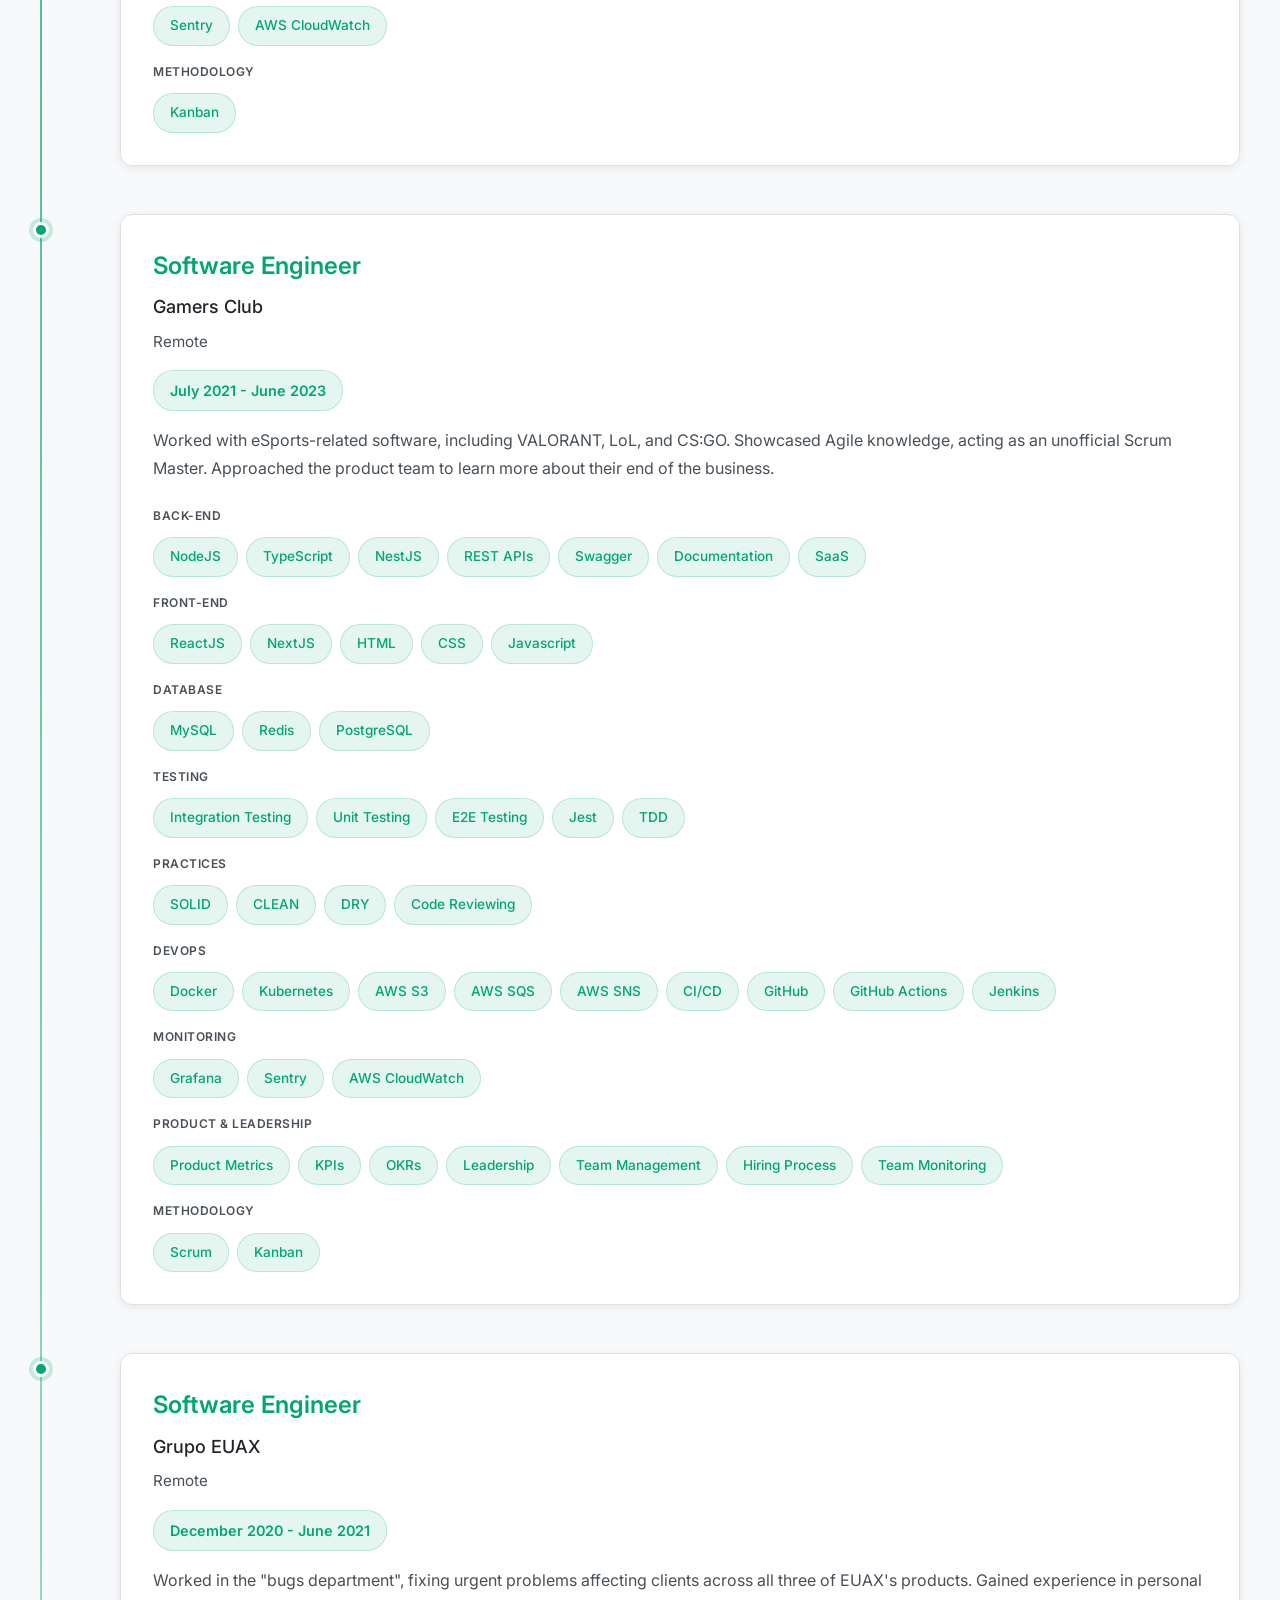
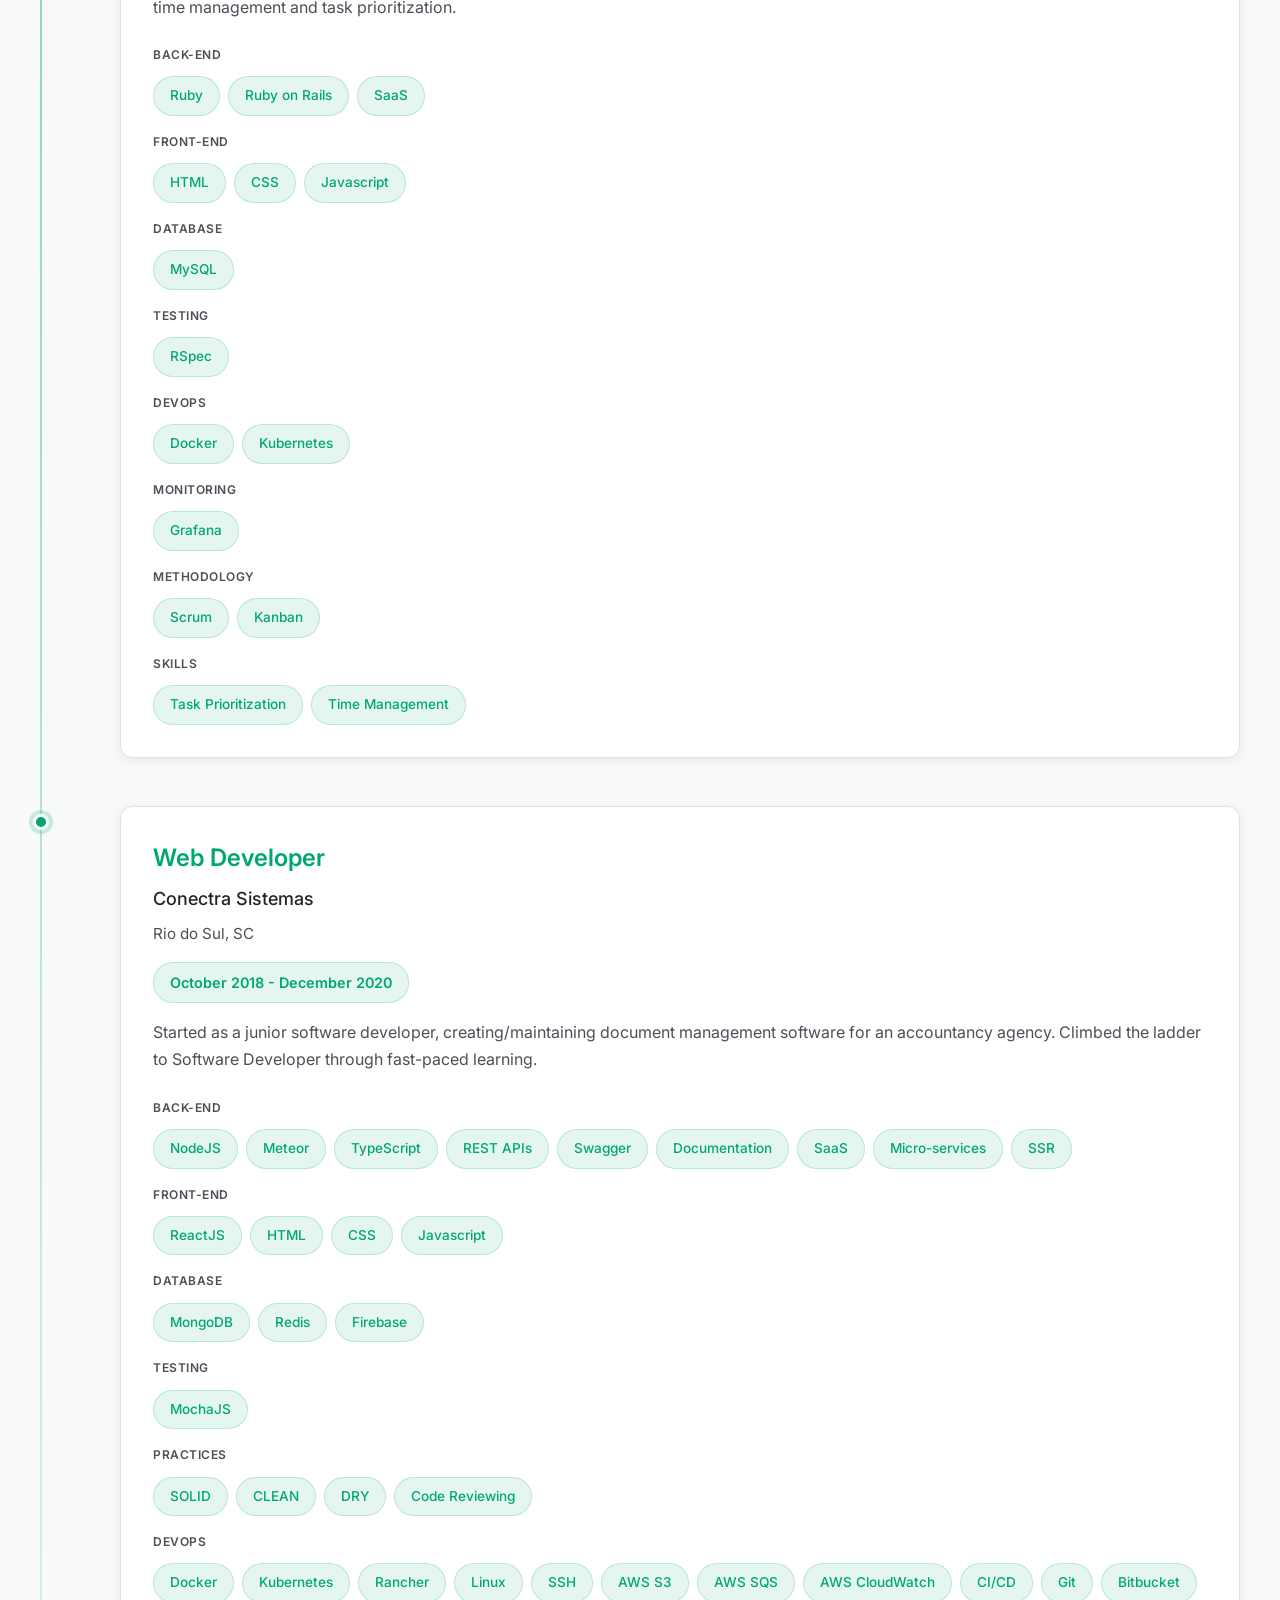
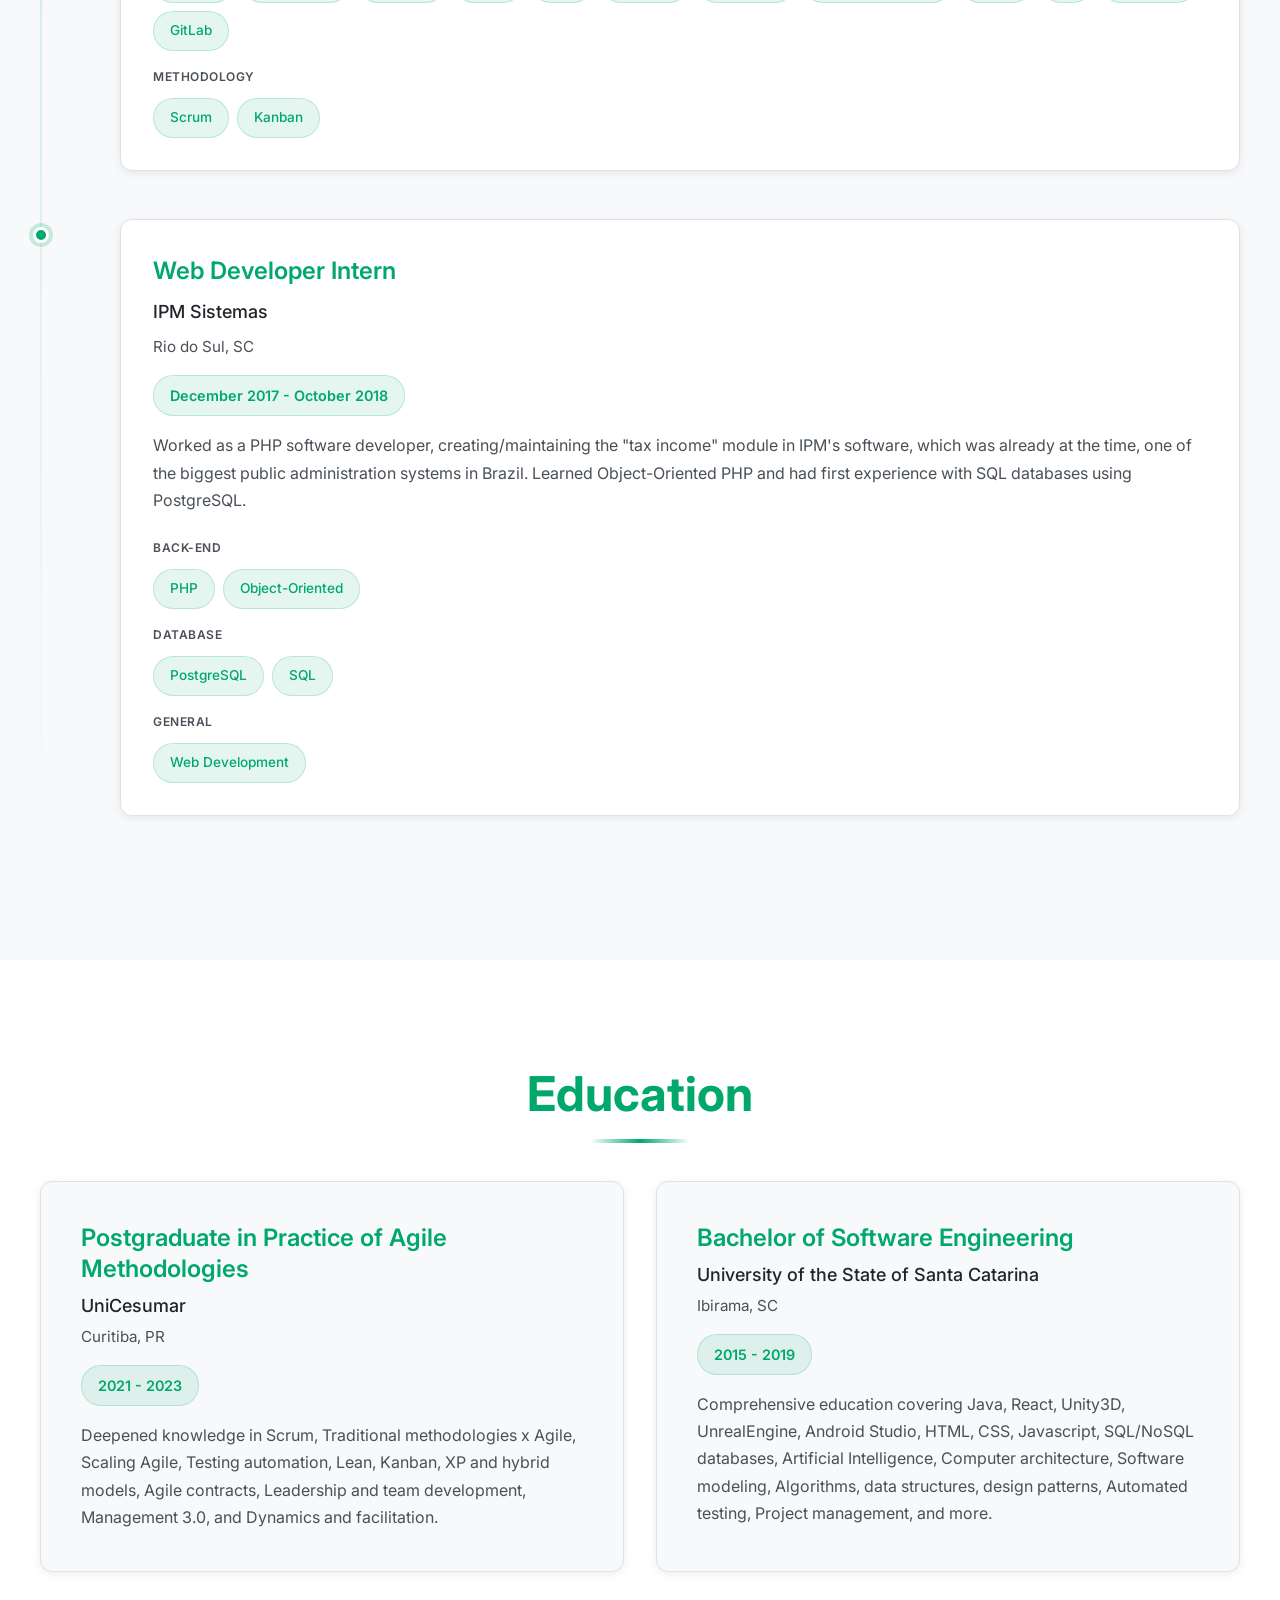
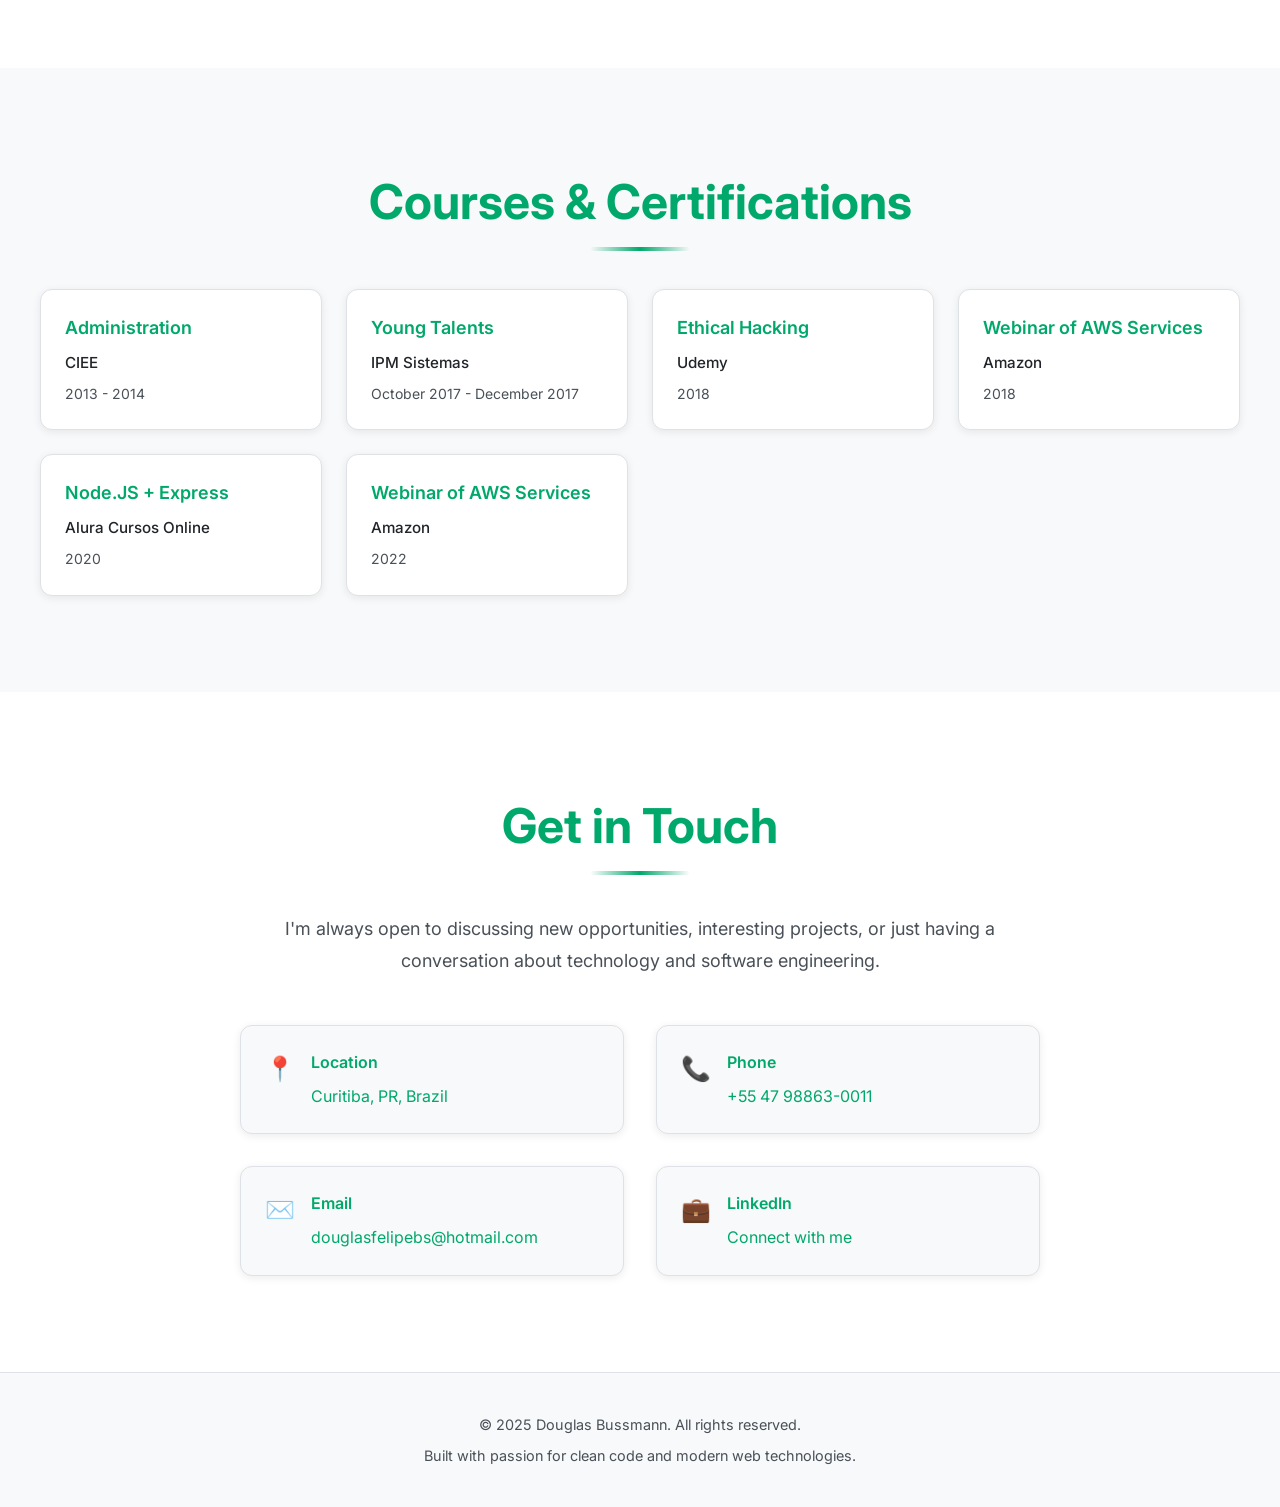
==== commit 2a4e6c12: "🐊" ====
--- a/index.html
+++ b/index.html
@@ -29,6 +29,7 @@
                 <li><a href="#experience" class="nav-link">Experience</a></li>
                 <li><a href="#education" class="nav-link">Education</a></li>
                 <li><a href="#contact" class="nav-link">Contact</a></li>
+                <li><a href="https://ko-fi.com/douglasbussmann" target="_blank" class="nav-link nav-coffee-btn">☕ Buy me a coffee</a></li>
             </ul>
         </div>
     </nav>
@@ -786,7 +787,7 @@
     <!-- Footer -->
     <footer class="footer">
         <div class="container">
-            <p>&copy; 2024 Douglas Bussmann. All rights reserved.</p>
+            <p>&copy; 2025 Douglas Bussmann. All rights reserved.</p>
             <p class="footer-note">Built with passion for clean code and modern web technologies.</p>
         </div>
     </footer>
--- a/styles/main.css
+++ b/styles/main.css
@@ -122,6 +122,26 @@
     width: 100%;
 }
 
+.nav-coffee-btn {
+    background: var(--primary-green);
+    color: var(--bg-white) !important;
+    padding: 0.5rem 1rem !important;
+    border-radius: 20px;
+    margin-left: 0.5rem;
+    font-weight: 600;
+}
+
+.nav-coffee-btn::after {
+    display: none;
+}
+
+.nav-coffee-btn:hover {
+    background: var(--primary-green-dark);
+    color: var(--bg-white) !important;
+    transform: translateY(-2px);
+    box-shadow: 0 4px 12px var(--shadow-green);
+}
+
 .nav-toggle {
     display: none;
     flex-direction: column;
@@ -917,6 +937,12 @@
         left: 0;
     }
 
+    .nav-coffee-btn {
+        margin-left: 0;
+        margin-top: 1rem;
+        display: inline-block;
+    }
+
     .nav-toggle {
         display: flex;
     }
@@ -965,9 +991,6 @@
         grid-template-columns: 1fr;
     }
 
-    .timeline-skills {
-        /* Chips already wrap, no grid needed */
-    }
 
     .contact-info {
         grid-template-columns: 1fr;
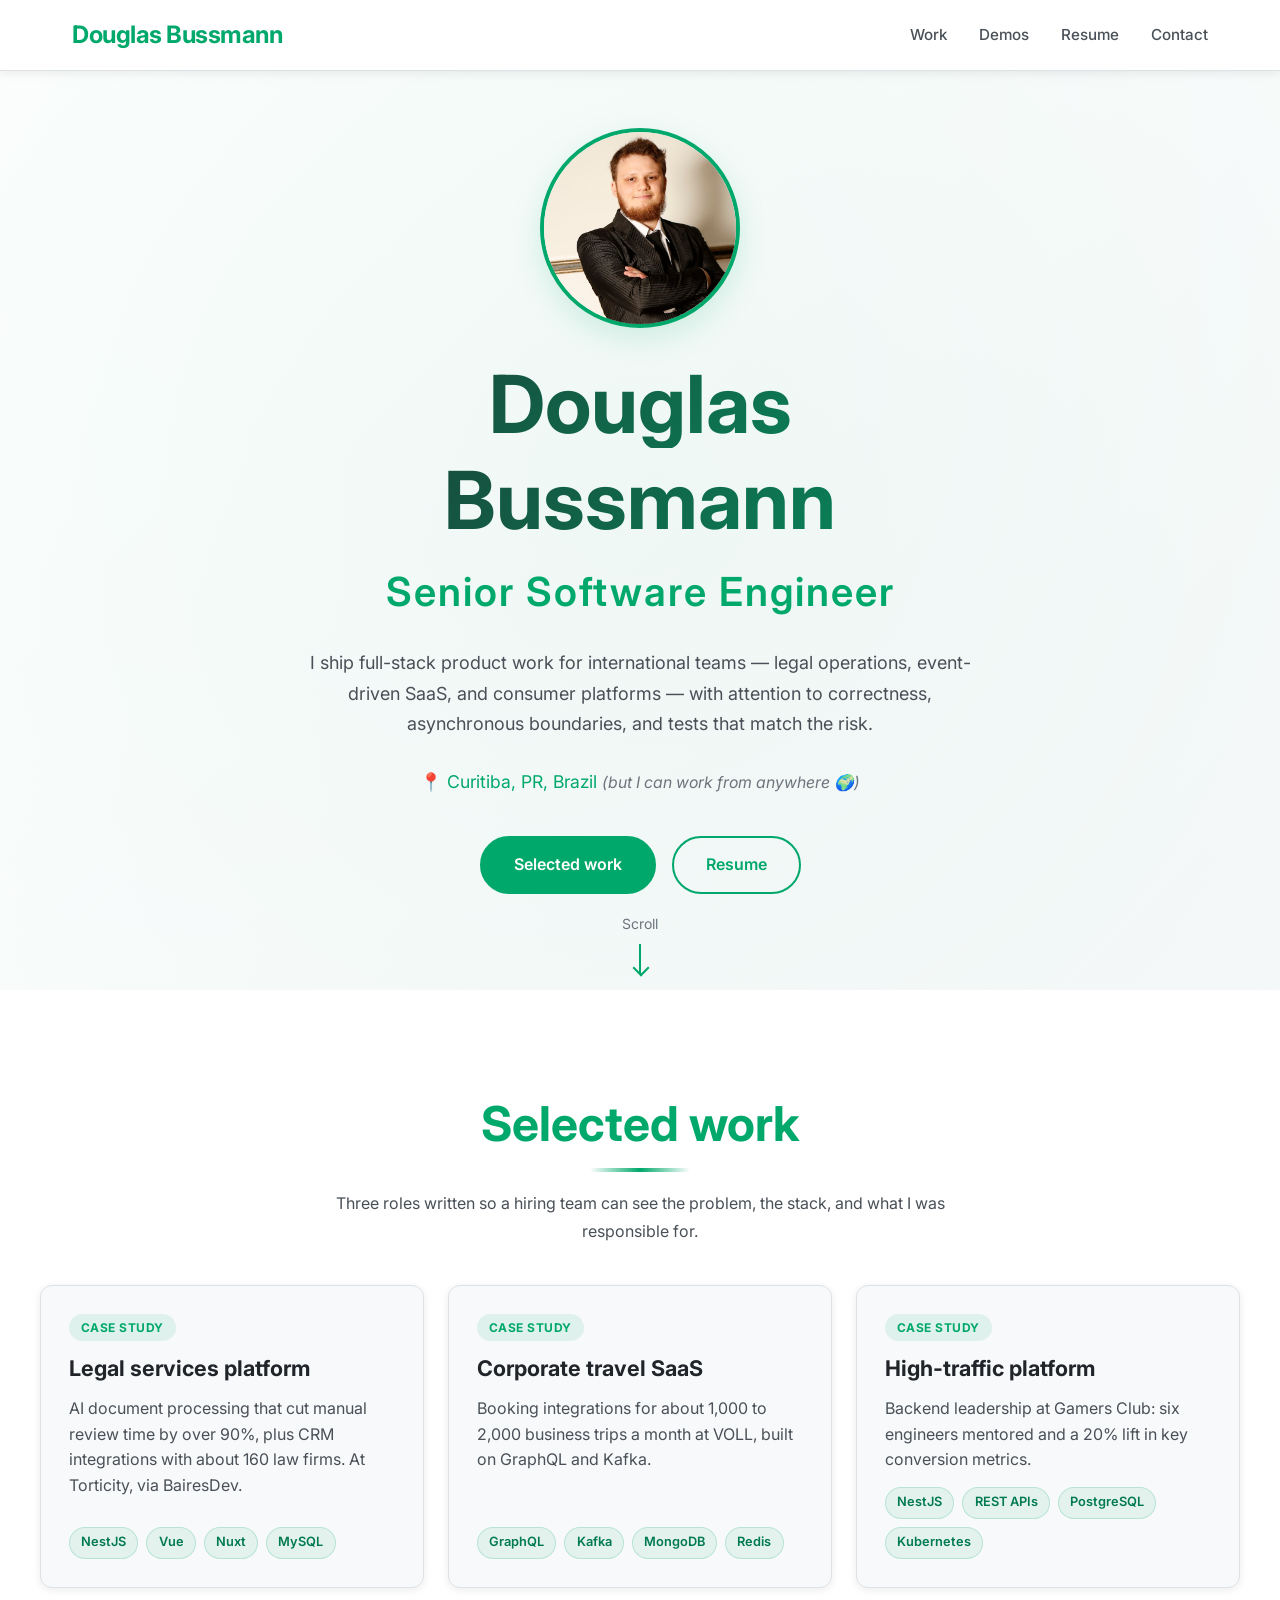
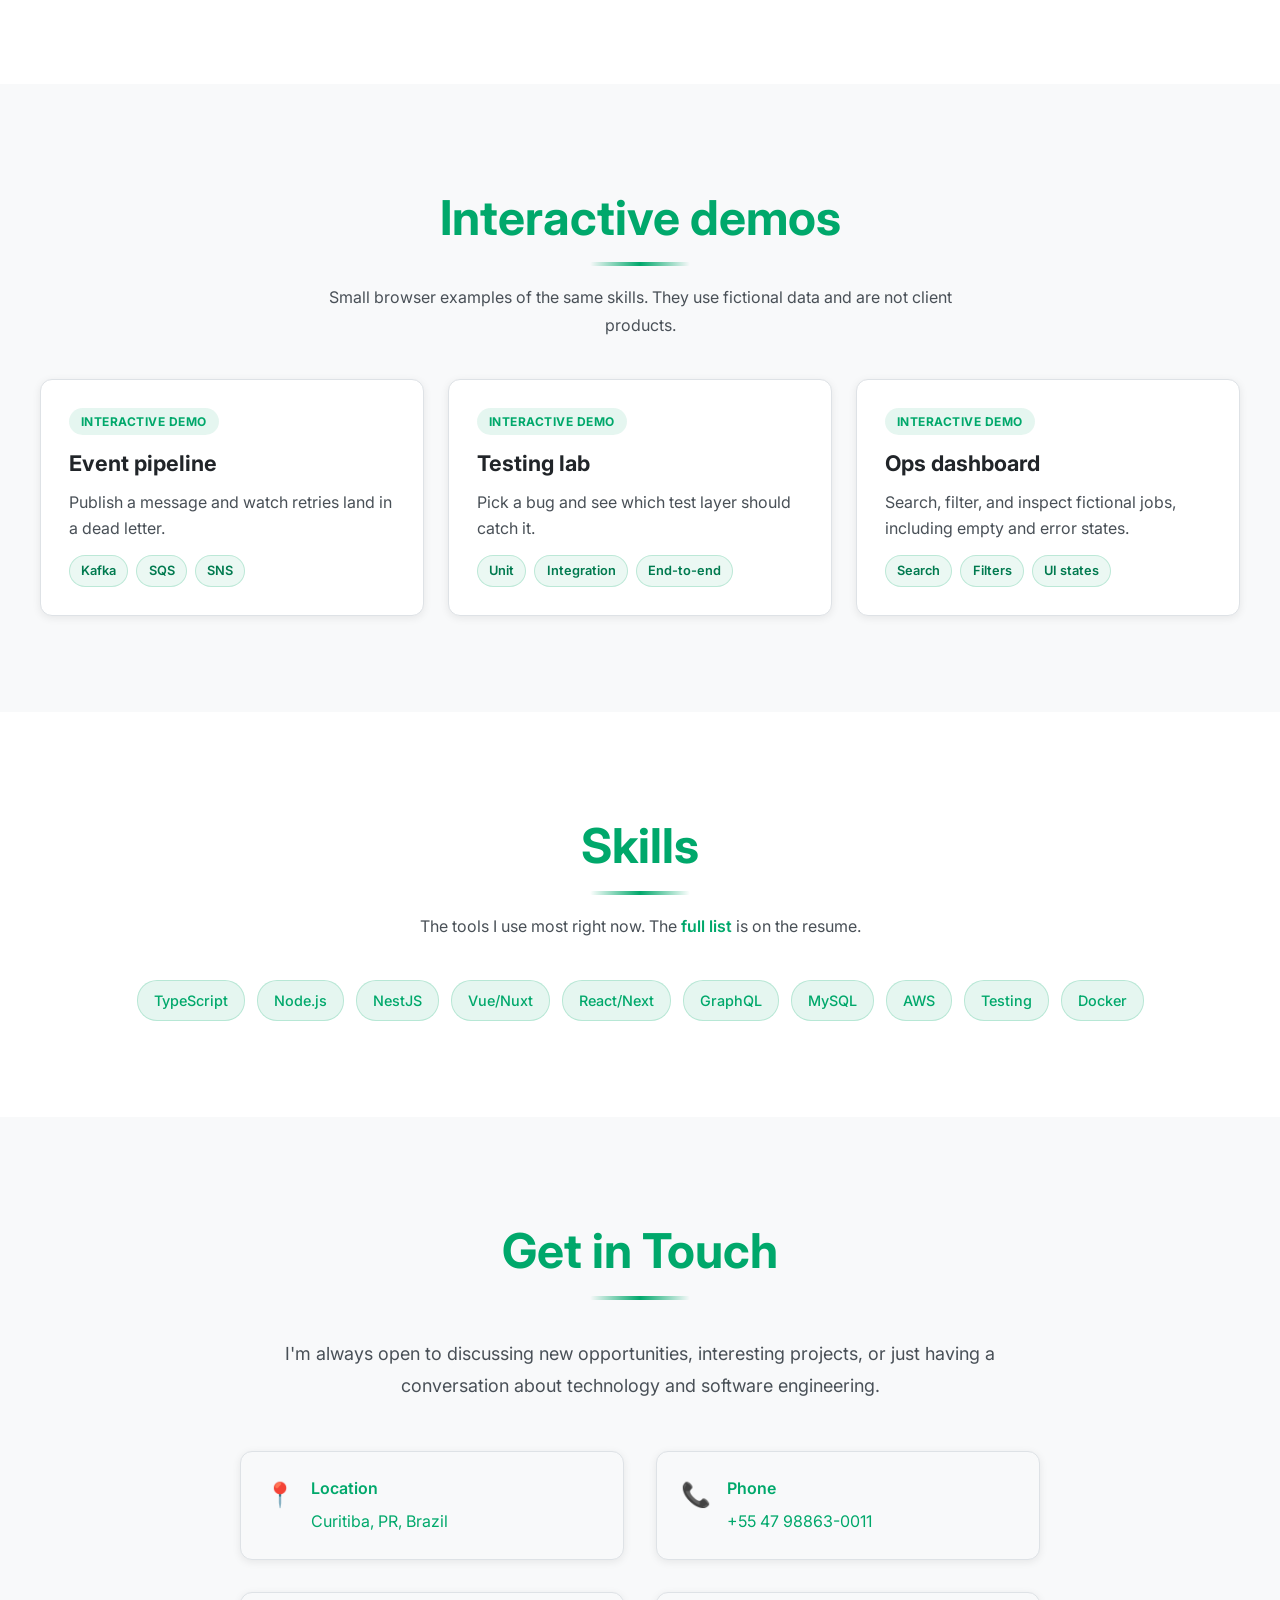
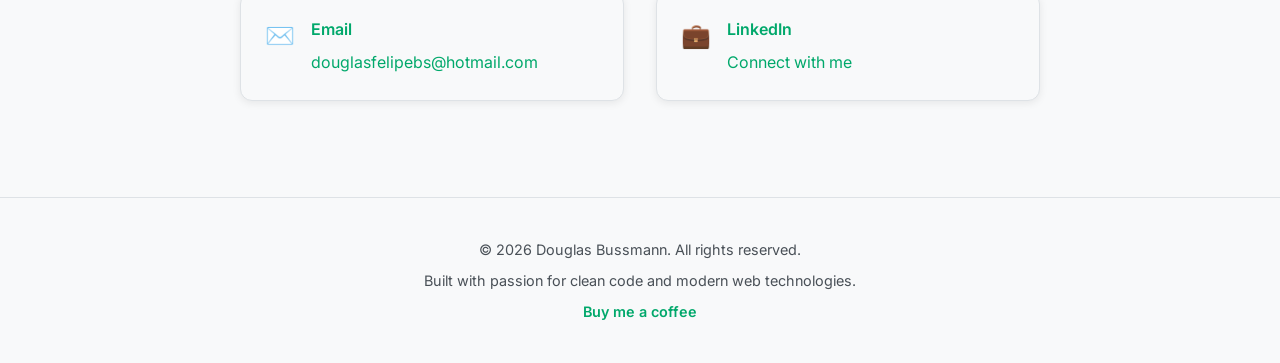
==== commit b92bd0e3: "Turn resume site into a portfolio with case studies and demos Home now leads with selected work and " ====
--- a/index.html
+++ b/index.html
@@ -3,16 +3,15 @@
 <head>
     <meta charset="UTF-8">
     <meta name="viewport" content="width=device-width, initial-scale=1.0">
-    <meta name="description" content="Douglas Bussmann - Senior Software Engineer. Portfolio showcasing professional experience, skills, and achievements.">
+    <meta name="description" content="Douglas Bussmann — Senior Software Engineer. Selected work, interactive demos, and a full resume.">
     <meta name="keywords" content="Software Engineer, Node.js, TypeScript, Full-stack Developer, Senior Engineer">
-    <title>Douglas Bussmann - Senior Software Engineer</title>
+    <title>Douglas Bussmann — Senior Software Engineer</title>
     <link rel="stylesheet" href="styles/main.css">
     <link rel="preconnect" href="https://fonts.googleapis.com">
     <link rel="preconnect" href="https://fonts.gstatic.com" crossorigin>
     <link href="https://fonts.googleapis.com/css2?family=Inter:wght@300;400;500;600;700&display=swap" rel="stylesheet">
 </head>
-<body>
-    <!-- Navigation -->
+<body data-page="home">
     <nav class="navbar" id="navbar">
         <div class="nav-container">
             <div class="nav-logo">
@@ -24,17 +23,14 @@
                 <span></span>
             </button>
             <ul class="nav-menu" id="navMenu">
-                <li><a href="#about" class="nav-link">About</a></li>
-                <li><a href="#skills" class="nav-link">Skills</a></li>
-                <li><a href="#experience" class="nav-link">Experience</a></li>
-                <li><a href="#education" class="nav-link">Education</a></li>
-                <li><a href="#contact" class="nav-link">Contact</a></li>
-                <li><a href="https://ko-fi.com/douglasbussmann" target="_blank" class="nav-link nav-coffee-btn">☕ Buy me a coffee</a></li>
+                <li><a href="#work" class="nav-link" data-nav="work">Work</a></li>
+                <li><a href="#demos" class="nav-link" data-nav="demos">Demos</a></li>
+                <li><a href="resume.html" class="nav-link" data-nav="resume">Resume</a></li>
+                <li><a href="#contact" class="nav-link" data-nav="contact">Contact</a></li>
             </ul>
         </div>
     </nav>
 
-    <!-- Hero Section -->
     <section id="hero" class="hero">
         <div class="hero-container">
             <div class="hero-content">
@@ -49,14 +45,13 @@
                     <span class="name-last">Bussmann</span>
                 </h1>
                 <h2 class="hero-title">Senior Software Engineer</h2>
+                <p class="hero-lead">I ship full-stack product work for international teams — legal operations, event-driven SaaS, and consumer platforms — with attention to correctness, asynchronous boundaries, and tests that match the risk.</p>
                 <div class="hero-details">
                     <p class="hero-location">📍 <a href="https://en.wikipedia.org/wiki/Curitiba" target="_blank" rel="noopener noreferrer" class="hero-link">Curitiba, PR, Brazil</a> <span class="hero-location-note">(but I can work from anywhere 🌍)</span></p>
-                    <p class="hero-phone">📞 <a href="tel:+5547988630011" class="hero-link">+55 47 98863-0011</a></p>
-                    <p class="hero-email">✉️ <a href="mailto:douglasfelipebs@hotmail.com" class="hero-link">douglasfelipebs@hotmail.com</a></p>
                 </div>
                 <div class="hero-links">
-                    <a href="https://www.linkedin.com/in/douglasfelipebs" target="_blank" rel="noopener noreferrer" class="btn btn-primary">LinkedIn</a>
-                    <a href="#contact" class="btn btn-secondary">Get in Touch</a>
+                    <a href="#work" class="btn btn-primary">Selected work</a>
+                    <a href="resume.html" class="btn btn-secondary">Resume</a>
                 </div>
             </div>
         </div>
@@ -66,688 +61,112 @@
         </div>
     </section>
 
-    <!-- About Section -->
-    <section id="about" class="about section">
-        <div class="container">
-            <h2 class="section-title">Profile</h2>
-            <div class="about-content fade-in">
-                <p class="about-text">
-                    Senior Software Engineer with almost a decade of experience shaping complex systems and driving innovative solutions. 
-                    I have a proven track record of adapting to diverse environments, collaborating with international teams, and mastering 
-                    a wide range of technologies. Notably, my recent role as Engineer at BairesDev honed my expertise in NodeJS, TypeScript, 
-                    and AWS, while my tenure at Gamers Club showcased my leadership in team management and Agile methodologies. My educational 
-                    background includes a Bachelor's in Software Engineering and a Post-graduation in Agile Methodologies, complementing my 
-                    robust skill set in cloud computing, automated testing, and design patterns. Eager to leverage my expertise in a dynamic 
-                    Senior Software Engineer role.
-                </p>
-            </div>
-        </div>
-    </section>
-
-    <!-- Skills Section -->
+    <section id="work" class="work section">
+        <div class="container">
+            <h2 class="section-title">Selected work</h2>
+            <p class="section-lede">Three roles written so a hiring team can see the problem, the stack, and what I was responsible for.</p>
+            <div class="work-grid fade-in">
+                <a class="work-card" href="work/legal-operations.html">
+                    <span class="work-card-kind">Case study</span>
+                    <h3>Legal services platform</h3>
+                    <p>AI document processing that cut manual review time by over 90%, plus CRM integrations with about 160 law firms. At Torticity, via BairesDev.</p>
+                    <ul class="work-card-stack">
+                        <li>NestJS</li>
+                        <li>Vue</li>
+                        <li>Nuxt</li>
+                        <li>MySQL</li>
+                    </ul>
+                </a>
+                <a class="work-card" href="work/event-driven-platform.html">
+                    <span class="work-card-kind">Case study</span>
+                    <h3>Corporate travel SaaS</h3>
+                    <p>Booking integrations for about 1,000 to 2,000 business trips a month at VOLL, built on GraphQL and Kafka.</p>
+                    <ul class="work-card-stack">
+                        <li>GraphQL</li>
+                        <li>Kafka</li>
+                        <li>MongoDB</li>
+                        <li>Redis</li>
+                    </ul>
+                </a>
+                <a class="work-card" href="work/esports-product.html">
+                    <span class="work-card-kind">Case study</span>
+                    <h3>High-traffic platform</h3>
+                    <p>Backend leadership at Gamers Club: six engineers mentored and a 20% lift in key conversion metrics.</p>
+                    <ul class="work-card-stack">
+                        <li>NestJS</li>
+                        <li>REST APIs</li>
+                        <li>PostgreSQL</li>
+                        <li>Kubernetes</li>
+                    </ul>
+                </a>
+            </div>
+        </div>
+    </section>
+
+    <section id="demos" class="demos section">
+        <div class="container">
+            <h2 class="section-title">Interactive demos</h2>
+            <p class="section-lede">Small browser examples of the same skills. They use fictional data and are not client products.</p>
+            <div class="work-grid fade-in">
+                <a class="work-card" href="demos/event-pipeline.html">
+                    <span class="work-card-kind">Interactive demo</span>
+                    <h3>Event pipeline</h3>
+                    <p>Publish a message and watch retries land in a dead letter.</p>
+                    <ul class="work-card-stack">
+                        <li>Kafka</li>
+                        <li>SQS</li>
+                        <li>SNS</li>
+                    </ul>
+                </a>
+                <a class="work-card" href="demos/testing-lab.html">
+                    <span class="work-card-kind">Interactive demo</span>
+                    <h3>Testing lab</h3>
+                    <p>Pick a bug and see which test layer should catch it.</p>
+                    <ul class="work-card-stack">
+                        <li>Unit</li>
+                        <li>Integration</li>
+                        <li>End-to-end</li>
+                    </ul>
+                </a>
+                <a class="work-card" href="demos/ops-dashboard.html">
+                    <span class="work-card-kind">Interactive demo</span>
+                    <h3>Ops dashboard</h3>
+                    <p>Search, filter, and inspect fictional jobs, including empty and error states.</p>
+                    <ul class="work-card-stack">
+                        <li>Search</li>
+                        <li>Filters</li>
+                        <li>UI states</li>
+                    </ul>
+                </a>
+            </div>
+        </div>
+    </section>
+
     <section id="skills" class="skills section">
         <div class="container">
             <h2 class="section-title">Skills</h2>
-            <div class="skills-grid fade-in">
-                <div class="skill-category">
-                    <h3 class="skill-category-title">Core Technologies</h3>
-                    <div class="skill-tags">
-                        <span class="skill-tag">Node.js</span>
-                        <span class="skill-tag">TypeScript</span>
-                        <span class="skill-tag">JavaScript</span>
-                        <span class="skill-tag">React</span>
-                        <span class="skill-tag">Vue.js</span>
-                        <span class="skill-tag">NestJS</span>
-                        <span class="skill-tag">Next.js</span>
-                        <span class="skill-tag">Nuxt.js</span>
-                    </div>
-                </div>
-                <div class="skill-category">
-                    <h3 class="skill-category-title">Backend & APIs</h3>
-                    <div class="skill-tags">
-                        <span class="skill-tag">REST API</span>
-                        <span class="skill-tag">GraphQL</span>
-                        <span class="skill-tag">Apollo Server</span>
-                        <span class="skill-tag">Kafka</span>
-                        <span class="skill-tag">SaaS</span>
-                    </div>
-                </div>
-                <div class="skill-category">
-                    <h3 class="skill-category-title">Databases</h3>
-                    <div class="skill-tags">
-                        <span class="skill-tag">MySQL</span>
-                        <span class="skill-tag">PostgreSQL</span>
-                        <span class="skill-tag">MongoDB</span>
-                        <span class="skill-tag">Redis</span>
-                        <span class="skill-tag">TypeORM</span>
-                        <span class="skill-tag">SQL</span>
-                    </div>
-                </div>
-                <div class="skill-category">
-                    <h3 class="skill-category-title">Cloud & DevOps</h3>
-                    <div class="skill-tags">
-                        <span class="skill-tag">AWS S3</span>
-                        <span class="skill-tag">AWS SQS</span>
-                        <span class="skill-tag">AWS SNS</span>
-                        <span class="skill-tag">AWS Cognito</span>
-                        <span class="skill-tag">AWS CloudWatch</span>
-                        <span class="skill-tag">Docker</span>
-                        <span class="skill-tag">Kubernetes</span>
-                        <span class="skill-tag">CI/CD</span>
-                        <span class="skill-tag">Git</span>
-                        <span class="skill-tag">GitHub Actions</span>
-                    </div>
-                </div>
-                <div class="skill-category">
-                    <h3 class="skill-category-title">Testing & Quality</h3>
-                    <div class="skill-tags">
-                        <span class="skill-tag">Jest</span>
-                        <span class="skill-tag">TDD</span>
-                        <span class="skill-tag">Unit Testing</span>
-                        <span class="skill-tag">Integration Testing</span>
-                        <span class="skill-tag">E2E Testing</span>
-                        <span class="skill-tag">UAT</span>
-                    </div>
-                </div>
-                <div class="skill-category">
-                    <h3 class="skill-category-title">Methodologies & Practices</h3>
-                    <div class="skill-tags">
-                        <span class="skill-tag">Scrum</span>
-                        <span class="skill-tag">Kanban</span>
-                        <span class="skill-tag">Agile</span>
-                        <span class="skill-tag">SOLID</span>
-                        <span class="skill-tag">CLEAN</span>
-                        <span class="skill-tag">DRY</span>
-                        <span class="skill-tag">Design Patterns</span>
-                    </div>
-                </div>
-                <div class="skill-category">
-                    <h3 class="skill-category-title">Monitoring & Tools</h3>
-                    <div class="skill-tags">
-                        <span class="skill-tag">Sentry</span>
-                        <span class="skill-tag">Datadog</span>
-                        <span class="skill-tag">Grafana</span>
-                        <span class="skill-tag">Product Metrics</span>
-                        <span class="skill-tag">KPIs</span>
-                        <span class="skill-tag">OKRs</span>
-                    </div>
-                </div>
-                <div class="skill-category">
-                    <h3 class="skill-category-title">Additional</h3>
-                    <div class="skill-tags">
-                        <span class="skill-tag">Ruby on Rails</span>
-                        <span class="skill-tag">PHP</span>
-                        <span class="skill-tag">Java</span>
-                        <span class="skill-tag">HTML & CSS</span>
-                        <span class="skill-tag">Leadership</span>
-                        <span class="skill-tag">Team Management</span>
-                    </div>
-                </div>
-            </div>
-        </div>
-    </section>
-
-    <!-- Experience Section -->
-    <section id="experience" class="experience section">
-        <div class="container">
-            <h2 class="section-title">Employment History</h2>
-            <div class="timeline">
-                <div class="timeline-item fade-in">
-                    <div class="timeline-marker"></div>
-                    <div class="timeline-content">
-                        <div class="timeline-header">
-                            <h3 class="timeline-title">Full-stack Software Engineer</h3>
-                            <span class="timeline-company"><a href="https://www.bairesdev.com/" target="_blank" rel="noopener noreferrer" class="timeline-company-link">BairesDev</a><span class="timeline-contractor"><a href="https://www.torticity.com/" target="_blank" rel="noopener noreferrer" class="timeline-company-link">Torticity</a></span></span>
-                            <span class="timeline-location">Boca Raton, FL (Remote)</span>
-                        </div>
-                        <span class="timeline-date">July 2024 - Present</span>
-                        <p class="timeline-description">
-                            Currently working as a contractor at Torticity, a US-based company that helps law firms across America 
-                            to improve their claimant's cases both in Personal Injuries (PI) and mass tort. Working in a fully 
-                            English-speaking environment as a full-stack engineer.
-                        </p>
-                        <div class="timeline-skills">
-                            <div class="timeline-skill-group">
-                                <span class="timeline-skill-category">Back-end</span>
-                                <div class="timeline-skill-chips">
-                                    <span class="timeline-skill-chip">NodeJS</span>
-                                    <span class="timeline-skill-chip">TypeScript</span>
-                                    <span class="timeline-skill-chip">NestJS</span>
-                                </div>
-                            </div>
-                            <div class="timeline-skill-group">
-                                <span class="timeline-skill-category">Front-end</span>
-                                <div class="timeline-skill-chips">
-                                    <span class="timeline-skill-chip">Vue</span>
-                                    <span class="timeline-skill-chip">NuxtJS</span>
-                                </div>
-                            </div>
-                            <div class="timeline-skill-group">
-                                <span class="timeline-skill-category">Database</span>
-                                <div class="timeline-skill-chips">
-                                    <span class="timeline-skill-chip">MySQL</span>
-                                    <span class="timeline-skill-chip">TypeORM</span>
-                                    <span class="timeline-skill-chip">MikroORM</span>
-                                </div>
-                            </div>
-                            <div class="timeline-skill-group">
-                                <span class="timeline-skill-category">Testing</span>
-                                <div class="timeline-skill-chips">
-                                    <span class="timeline-skill-chip">Integration Testing</span>
-                                    <span class="timeline-skill-chip">Unit Testing</span>
-                                    <span class="timeline-skill-chip">E2E Testing</span>
-                                    <span class="timeline-skill-chip">Jest</span>
-                                    <span class="timeline-skill-chip">UAT</span>
-                                </div>
-                            </div>
-                            <div class="timeline-skill-group">
-                                <span class="timeline-skill-category">Practices</span>
-                                <div class="timeline-skill-chips">
-                                    <span class="timeline-skill-chip">SOLID</span>
-                                    <span class="timeline-skill-chip">CLEAN</span>
-                                    <span class="timeline-skill-chip">DRY</span>
-                                    <span class="timeline-skill-chip">Code Reviewing</span>
-                                </div>
-                            </div>
-                            <div class="timeline-skill-group">
-                                <span class="timeline-skill-category">DevOps</span>
-                                <div class="timeline-skill-chips">
-                                    <span class="timeline-skill-chip">Docker</span>
-                                    <span class="timeline-skill-chip">AWS S3</span>
-                                    <span class="timeline-skill-chip">CI/CD</span>
-                                    <span class="timeline-skill-chip">GitHub Actions</span>
-                                </div>
-                            </div>
-                            <div class="timeline-skill-group">
-                                <span class="timeline-skill-category">Monitoring</span>
-                                <div class="timeline-skill-chips">
-                                    <span class="timeline-skill-chip">Sentry</span>
-                                    <span class="timeline-skill-chip">Datadog</span>
-                                </div>
-                            </div>
-                            <div class="timeline-skill-group">
-                                <span class="timeline-skill-category">Methodology</span>
-                                <div class="timeline-skill-chips">
-                                    <span class="timeline-skill-chip">Scrum</span>
-                                </div>
-                            </div>
-                        </div>
-                    </div>
-                </div>
-
-                <div class="timeline-item fade-in">
-                    <div class="timeline-marker"></div>
-                    <div class="timeline-content">
-                        <div class="timeline-header">
-                            <h3 class="timeline-title">Software Engineer</h3>
-                            <span class="timeline-company"><a href="https://www.frameworkdigital.com.br/" target="_blank" rel="noopener noreferrer" class="timeline-company-link">Framework Digital</a><span class="timeline-contractor"><a href="https://www.govoll.com/" target="_blank" rel="noopener noreferrer" class="timeline-company-link">VOLL</a></span></span>
-                            <span class="timeline-location">Belo Horizonte, MG (Remote)</span>
-                        </div>
-                        <span class="timeline-date">September 2023 - July 2024</span>
-                        <p class="timeline-description">
-                            Worked as a contractor stationed at VOLL, collaborating with the CROSS team, maintaining and creating 
-                            new features through the entire VOLL ecosystem.
-                        </p>
-                        <div class="timeline-skills">
-                            <div class="timeline-skill-group">
-                                <span class="timeline-skill-category">Back-end</span>
-                                <div class="timeline-skill-chips">
-                                    <span class="timeline-skill-chip">NodeJS</span>
-                                    <span class="timeline-skill-chip">TypeScript</span>
-                                    <span class="timeline-skill-chip">GraphQL</span>
-                                    <span class="timeline-skill-chip">Kafka</span>
-                                    <span class="timeline-skill-chip">ApolloServer</span>
-                                    <span class="timeline-skill-chip">SaaS</span>
-                                </div>
-                            </div>
-                            <div class="timeline-skill-group">
-                                <span class="timeline-skill-category">Database</span>
-                                <div class="timeline-skill-chips">
-                                    <span class="timeline-skill-chip">MongoDB</span>
-                                    <span class="timeline-skill-chip">Redis</span>
-                                </div>
-                            </div>
-                            <div class="timeline-skill-group">
-                                <span class="timeline-skill-category">Testing</span>
-                                <div class="timeline-skill-chips">
-                                    <span class="timeline-skill-chip">Integration Testing</span>
-                                    <span class="timeline-skill-chip">Unit Testing</span>
-                                    <span class="timeline-skill-chip">E2E Testing</span>
-                                    <span class="timeline-skill-chip">Jest</span>
-                                    <span class="timeline-skill-chip">TDD</span>
-                                </div>
-                            </div>
-                            <div class="timeline-skill-group">
-                                <span class="timeline-skill-category">Practices</span>
-                                <div class="timeline-skill-chips">
-                                    <span class="timeline-skill-chip">SOLID</span>
-                                    <span class="timeline-skill-chip">CLEAN</span>
-                                    <span class="timeline-skill-chip">DRY</span>
-                                    <span class="timeline-skill-chip">Code Reviewing</span>
-                                </div>
-                            </div>
-                            <div class="timeline-skill-group">
-                                <span class="timeline-skill-category">DevOps</span>
-                                <div class="timeline-skill-chips">
-                                    <span class="timeline-skill-chip">Docker</span>
-                                    <span class="timeline-skill-chip">AWS S3</span>
-                                    <span class="timeline-skill-chip">AWS SQS</span>
-                                    <span class="timeline-skill-chip">AWS SNS</span>
-                                    <span class="timeline-skill-chip">AWS Cognito</span>
-                                    <span class="timeline-skill-chip">CI/CD</span>
-                                    <span class="timeline-skill-chip">Bitbucket</span>
-                                    <span class="timeline-skill-chip">Bitbucket Pipelines</span>
-                                </div>
-                            </div>
-                            <div class="timeline-skill-group">
-                                <span class="timeline-skill-category">Monitoring</span>
-                                <div class="timeline-skill-chips">
-                                    <span class="timeline-skill-chip">Sentry</span>
-                                    <span class="timeline-skill-chip">AWS CloudWatch</span>
-                                </div>
-                            </div>
-                            <div class="timeline-skill-group">
-                                <span class="timeline-skill-category">Methodology</span>
-                                <div class="timeline-skill-chips">
-                                    <span class="timeline-skill-chip">Kanban</span>
-                                </div>
-                            </div>
-                        </div>
-                    </div>
-                </div>
-
-                <div class="timeline-item fade-in">
-                    <div class="timeline-marker"></div>
-                    <div class="timeline-content">
-                        <div class="timeline-header">
-                            <h3 class="timeline-title">Software Engineer</h3>
-                            <span class="timeline-company"><a href="https://gamersclub.gg/" target="_blank" rel="noopener noreferrer" class="timeline-company-link">Gamers Club</a></span>
-                            <span class="timeline-location">Remote</span>
-                        </div>
-                        <span class="timeline-date">July 2021 - June 2023</span>
-                        <p class="timeline-description">
-                            Worked with eSports-related software, including VALORANT, LoL, and CS:GO. Showcased Agile knowledge, 
-                            acting as an unofficial Scrum Master. Approached the product team to learn more about their end of the business.
-                        </p>
-                        <div class="timeline-skills">
-                            <div class="timeline-skill-group">
-                                <span class="timeline-skill-category">Back-end</span>
-                                <div class="timeline-skill-chips">
-                                    <span class="timeline-skill-chip">NodeJS</span>
-                                    <span class="timeline-skill-chip">TypeScript</span>
-                                    <span class="timeline-skill-chip">NestJS</span>
-                                    <span class="timeline-skill-chip">REST APIs</span>
-                                    <span class="timeline-skill-chip">Swagger</span>
-                                    <span class="timeline-skill-chip">Documentation</span>
-                                    <span class="timeline-skill-chip">SaaS</span>
-                                </div>
-                            </div>
-                            <div class="timeline-skill-group">
-                                <span class="timeline-skill-category">Front-end</span>
-                                <div class="timeline-skill-chips">
-                                    <span class="timeline-skill-chip">ReactJS</span>
-                                    <span class="timeline-skill-chip">NextJS</span>
-                                    <span class="timeline-skill-chip">HTML</span>
-                                    <span class="timeline-skill-chip">CSS</span>
-                                    <span class="timeline-skill-chip">Javascript</span>
-                                </div>
-                            </div>
-                            <div class="timeline-skill-group">
-                                <span class="timeline-skill-category">Database</span>
-                                <div class="timeline-skill-chips">
-                                    <span class="timeline-skill-chip">MySQL</span>
-                                    <span class="timeline-skill-chip">Redis</span>
-                                    <span class="timeline-skill-chip">PostgreSQL</span>
-                                </div>
-                            </div>
-                            <div class="timeline-skill-group">
-                                <span class="timeline-skill-category">Testing</span>
-                                <div class="timeline-skill-chips">
-                                    <span class="timeline-skill-chip">Integration Testing</span>
-                                    <span class="timeline-skill-chip">Unit Testing</span>
-                                    <span class="timeline-skill-chip">E2E Testing</span>
-                                    <span class="timeline-skill-chip">Jest</span>
-                                    <span class="timeline-skill-chip">TDD</span>
-                                </div>
-                            </div>
-                            <div class="timeline-skill-group">
-                                <span class="timeline-skill-category">Practices</span>
-                                <div class="timeline-skill-chips">
-                                    <span class="timeline-skill-chip">SOLID</span>
-                                    <span class="timeline-skill-chip">CLEAN</span>
-                                    <span class="timeline-skill-chip">DRY</span>
-                                    <span class="timeline-skill-chip">Code Reviewing</span>
-                                </div>
-                            </div>
-                            <div class="timeline-skill-group">
-                                <span class="timeline-skill-category">DevOps</span>
-                                <div class="timeline-skill-chips">
-                                    <span class="timeline-skill-chip">Docker</span>
-                                    <span class="timeline-skill-chip">Kubernetes</span>
-                                    <span class="timeline-skill-chip">AWS S3</span>
-                                    <span class="timeline-skill-chip">AWS SQS</span>
-                                    <span class="timeline-skill-chip">AWS SNS</span>
-                                    <span class="timeline-skill-chip">CI/CD</span>
-                                    <span class="timeline-skill-chip">GitHub</span>
-                                    <span class="timeline-skill-chip">GitHub Actions</span>
-                                    <span class="timeline-skill-chip">Jenkins</span>
-                                </div>
-                            </div>
-                            <div class="timeline-skill-group">
-                                <span class="timeline-skill-category">Monitoring</span>
-                                <div class="timeline-skill-chips">
-                                    <span class="timeline-skill-chip">Grafana</span>
-                                    <span class="timeline-skill-chip">Sentry</span>
-                                    <span class="timeline-skill-chip">AWS CloudWatch</span>
-                                </div>
-                            </div>
-                            <div class="timeline-skill-group">
-                                <span class="timeline-skill-category">Product & Leadership</span>
-                                <div class="timeline-skill-chips">
-                                    <span class="timeline-skill-chip">Product Metrics</span>
-                                    <span class="timeline-skill-chip">KPIs</span>
-                                    <span class="timeline-skill-chip">OKRs</span>
-                                    <span class="timeline-skill-chip">Leadership</span>
-                                    <span class="timeline-skill-chip">Team Management</span>
-                                    <span class="timeline-skill-chip">Hiring Process</span>
-                                    <span class="timeline-skill-chip">Team Monitoring</span>
-                                </div>
-                            </div>
-                            <div class="timeline-skill-group">
-                                <span class="timeline-skill-category">Methodology</span>
-                                <div class="timeline-skill-chips">
-                                    <span class="timeline-skill-chip">Scrum</span>
-                                    <span class="timeline-skill-chip">Kanban</span>
-                                </div>
-                            </div>
-                        </div>
-                    </div>
-                </div>
-
-                <div class="timeline-item fade-in">
-                    <div class="timeline-marker"></div>
-                    <div class="timeline-content">
-                        <div class="timeline-header">
-                            <h3 class="timeline-title">Software Engineer</h3>
-                            <span class="timeline-company"><a href="https://www.euax.com.br/" target="_blank" rel="noopener noreferrer" class="timeline-company-link">Grupo EUAX</a></span>
-                            <span class="timeline-location">Remote</span>
-                        </div>
-                        <span class="timeline-date">December 2020 - June 2021</span>
-                        <p class="timeline-description">
-                            Worked in the "bugs department", fixing urgent problems affecting clients across all three of EUAX's products. 
-                            Gained experience in personal time management and task prioritization.
-                        </p>
-                        <div class="timeline-skills">
-                            <div class="timeline-skill-group">
-                                <span class="timeline-skill-category">Back-end</span>
-                                <div class="timeline-skill-chips">
-                                    <span class="timeline-skill-chip">Ruby</span>
-                                    <span class="timeline-skill-chip">Ruby on Rails</span>
-                                    <span class="timeline-skill-chip">SaaS</span>
-                                </div>
-                            </div>
-                            <div class="timeline-skill-group">
-                                <span class="timeline-skill-category">Front-end</span>
-                                <div class="timeline-skill-chips">
-                                    <span class="timeline-skill-chip">HTML</span>
-                                    <span class="timeline-skill-chip">CSS</span>
-                                    <span class="timeline-skill-chip">Javascript</span>
-                                </div>
-                            </div>
-                            <div class="timeline-skill-group">
-                                <span class="timeline-skill-category">Database</span>
-                                <div class="timeline-skill-chips">
-                                    <span class="timeline-skill-chip">MySQL</span>
-                                </div>
-                            </div>
-                            <div class="timeline-skill-group">
-                                <span class="timeline-skill-category">Testing</span>
-                                <div class="timeline-skill-chips">
-                                    <span class="timeline-skill-chip">RSpec</span>
-                                </div>
-                            </div>
-                            <div class="timeline-skill-group">
-                                <span class="timeline-skill-category">DevOps</span>
-                                <div class="timeline-skill-chips">
-                                    <span class="timeline-skill-chip">Docker</span>
-                                    <span class="timeline-skill-chip">Kubernetes</span>
-                                </div>
-                            </div>
-                            <div class="timeline-skill-group">
-                                <span class="timeline-skill-category">Monitoring</span>
-                                <div class="timeline-skill-chips">
-                                    <span class="timeline-skill-chip">Grafana</span>
-                                </div>
-                            </div>
-                            <div class="timeline-skill-group">
-                                <span class="timeline-skill-category">Methodology</span>
-                                <div class="timeline-skill-chips">
-                                    <span class="timeline-skill-chip">Scrum</span>
-                                    <span class="timeline-skill-chip">Kanban</span>
-                                </div>
-                            </div>
-                            <div class="timeline-skill-group">
-                                <span class="timeline-skill-category">Skills</span>
-                                <div class="timeline-skill-chips">
-                                    <span class="timeline-skill-chip">Task Prioritization</span>
-                                    <span class="timeline-skill-chip">Time Management</span>
-                                </div>
-                            </div>
-                        </div>
-                    </div>
-                </div>
-
-                <div class="timeline-item fade-in">
-                    <div class="timeline-marker"></div>
-                    <div class="timeline-content">
-                        <div class="timeline-header">
-                            <h3 class="timeline-title">Web Developer</h3>
-                            <span class="timeline-company"><a href="https://www.conectra.com.br/" target="_blank" rel="noopener noreferrer" class="timeline-company-link">Conectra Sistemas</a></span>
-                            <span class="timeline-location">Rio do Sul, SC</span>
-                        </div>
-                        <span class="timeline-date">October 2018 - December 2020</span>
-                        <p class="timeline-description">
-                            Started as a junior software developer, creating/maintaining document management software for an accountancy agency. 
-                            Climbed the ladder to Software Developer through fast-paced learning.
-                        </p>
-                        <div class="timeline-skills">
-                            <div class="timeline-skill-group">
-                                <span class="timeline-skill-category">Back-end</span>
-                                <div class="timeline-skill-chips">
-                                    <span class="timeline-skill-chip">NodeJS</span>
-                                    <span class="timeline-skill-chip">Meteor</span>
-                                    <span class="timeline-skill-chip">TypeScript</span>
-                                    <span class="timeline-skill-chip">REST APIs</span>
-                                    <span class="timeline-skill-chip">Swagger</span>
-                                    <span class="timeline-skill-chip">Documentation</span>
-                                    <span class="timeline-skill-chip">SaaS</span>
-                                    <span class="timeline-skill-chip">Micro-services</span>
-                                    <span class="timeline-skill-chip">SSR</span>
-                                </div>
-                            </div>
-                            <div class="timeline-skill-group">
-                                <span class="timeline-skill-category">Front-end</span>
-                                <div class="timeline-skill-chips">
-                                    <span class="timeline-skill-chip">ReactJS</span>
-                                    <span class="timeline-skill-chip">HTML</span>
-                                    <span class="timeline-skill-chip">CSS</span>
-                                    <span class="timeline-skill-chip">Javascript</span>
-                                </div>
-                            </div>
-                            <div class="timeline-skill-group">
-                                <span class="timeline-skill-category">Database</span>
-                                <div class="timeline-skill-chips">
-                                    <span class="timeline-skill-chip">MongoDB</span>
-                                    <span class="timeline-skill-chip">Redis</span>
-                                    <span class="timeline-skill-chip">Firebase</span>
-                                </div>
-                            </div>
-                            <div class="timeline-skill-group">
-                                <span class="timeline-skill-category">Testing</span>
-                                <div class="timeline-skill-chips">
-                                    <span class="timeline-skill-chip">MochaJS</span>
-                                </div>
-                            </div>
-                            <div class="timeline-skill-group">
-                                <span class="timeline-skill-category">Practices</span>
-                                <div class="timeline-skill-chips">
-                                    <span class="timeline-skill-chip">SOLID</span>
-                                    <span class="timeline-skill-chip">CLEAN</span>
-                                    <span class="timeline-skill-chip">DRY</span>
-                                    <span class="timeline-skill-chip">Code Reviewing</span>
-                                </div>
-                            </div>
-                            <div class="timeline-skill-group">
-                                <span class="timeline-skill-category">DevOps</span>
-                                <div class="timeline-skill-chips">
-                                    <span class="timeline-skill-chip">Docker</span>
-                                    <span class="timeline-skill-chip">Kubernetes</span>
-                                    <span class="timeline-skill-chip">Rancher</span>
-                                    <span class="timeline-skill-chip">Linux</span>
-                                    <span class="timeline-skill-chip">SSH</span>
-                                    <span class="timeline-skill-chip">AWS S3</span>
-                                    <span class="timeline-skill-chip">AWS SQS</span>
-                                    <span class="timeline-skill-chip">AWS CloudWatch</span>
-                                    <span class="timeline-skill-chip">CI/CD</span>
-                                    <span class="timeline-skill-chip">Git</span>
-                                    <span class="timeline-skill-chip">Bitbucket</span>
-                                    <span class="timeline-skill-chip">GitLab</span>
-                                </div>
-                            </div>
-                            <div class="timeline-skill-group">
-                                <span class="timeline-skill-category">Methodology</span>
-                                <div class="timeline-skill-chips">
-                                    <span class="timeline-skill-chip">Scrum</span>
-                                    <span class="timeline-skill-chip">Kanban</span>
-                                </div>
-                            </div>
-                        </div>
-                    </div>
-                </div>
-
-                <div class="timeline-item fade-in">
-                    <div class="timeline-marker"></div>
-                    <div class="timeline-content">
-                        <div class="timeline-header">
-                            <h3 class="timeline-title">Web Developer Intern</h3>
-                            <span class="timeline-company"><a href="https://www.ipm.com.br/" target="_blank" rel="noopener noreferrer" class="timeline-company-link">IPM Sistemas</a></span>
-                            <span class="timeline-location">Rio do Sul, SC</span>
-                        </div>
-                        <span class="timeline-date">December 2017 - October 2018</span>
-                        <p class="timeline-description">
-                            Worked as a PHP software developer, creating/maintaining the "tax income" module in IPM's software, which was already 
-                            at the time, one of the biggest public administration systems in Brazil. Learned Object-Oriented PHP and had first 
-                            experience with SQL databases using PostgreSQL.
-                        </p>
-                        <div class="timeline-skills">
-                            <div class="timeline-skill-group">
-                                <span class="timeline-skill-category">Back-end</span>
-                                <div class="timeline-skill-chips">
-                                    <span class="timeline-skill-chip">PHP</span>
-                                    <span class="timeline-skill-chip">Object-Oriented</span>
-                                </div>
-                            </div>
-                            <div class="timeline-skill-group">
-                                <span class="timeline-skill-category">Database</span>
-                                <div class="timeline-skill-chips">
-                                    <span class="timeline-skill-chip">PostgreSQL</span>
-                                    <span class="timeline-skill-chip">SQL</span>
-                                </div>
-                            </div>
-                            <div class="timeline-skill-group">
-                                <span class="timeline-skill-category">General</span>
-                                <div class="timeline-skill-chips">
-                                    <span class="timeline-skill-chip">Web Development</span>
-                                </div>
-                            </div>
-                        </div>
-                    </div>
-                </div>
-            </div>
-        </div>
-    </section>
-
-    <!-- Education Section -->
-    <section id="education" class="education section">
-        <div class="container">
-            <h2 class="section-title">Education</h2>
-            <div class="education-grid fade-in">
-                <div class="education-card">
-                    <div class="education-header">
-                        <h3 class="education-degree">Postgraduate in Practice of Agile Methodologies</h3>
-                        <span class="education-institution"><a href="https://inscricoes.unicesumar.edu.br/" target="_blank" rel="noopener noreferrer" class="education-institution-link">UniCesumar</a></span>
-                        <span class="education-location">Curitiba, PR</span>
-                    </div>
-                    <span class="education-date">2021 - 2023</span>
-                    <p class="education-description">
-                        Deepened knowledge in Scrum, Traditional methodologies x Agile, Scaling Agile, Testing automation, 
-                        Lean, Kanban, XP and hybrid models, Agile contracts, Leadership and team development, Management 3.0, 
-                        and Dynamics and facilitation.
-                    </p>
-                </div>
-                <div class="education-card">
-                    <div class="education-header">
-                        <h3 class="education-degree">Bachelor of Software Engineering</h3>
-                        <span class="education-institution"><a href="https://www.udesc.br/ceavi" target="_blank" rel="noopener noreferrer" class="education-institution-link">University of the State of Santa Catarina</a></span>
-                        <span class="education-location">Ibirama, SC</span>
-                    </div>
-                    <span class="education-date">2015 - 2019</span>
-                    <p class="education-description">
-                        Comprehensive education covering Java, React, Unity3D, UnrealEngine, Android Studio, HTML, CSS, Javascript, 
-                        SQL/NoSQL databases, Artificial Intelligence, Computer architecture, Software modeling, Algorithms, data structures, 
-                        design patterns, Automated testing, Project management, and more.
-                    </p>
-                </div>
-            </div>
-        </div>
-    </section>
-
-    <!-- Courses Section -->
-    <section id="courses" class="courses section">
-        <div class="container">
-            <h2 class="section-title">Courses & Certifications</h2>
-            <div class="courses-grid fade-in">
-                <div class="course-item">
-                    <h4 class="course-name">Administration</h4>
-                    <span class="course-provider">CIEE</span>
-                    <span class="course-date">2013 - 2014</span>
-                </div>
-                <div class="course-item">
-                    <h4 class="course-name">Young Talents</h4>
-                    <span class="course-provider">IPM Sistemas</span>
-                    <span class="course-date">October 2017 - December 2017</span>
-                </div>
-                <div class="course-item">
-                    <h4 class="course-name">Ethical Hacking</h4>
-                    <span class="course-provider">Udemy</span>
-                    <span class="course-date">2018</span>
-                </div>
-                <div class="course-item">
-                    <h4 class="course-name">Webinar of AWS Services</h4>
-                    <span class="course-provider">Amazon</span>
-                    <span class="course-date">2018</span>
-                </div>
-                <div class="course-item">
-                    <h4 class="course-name">Node.JS + Express</h4>
-                    <span class="course-provider">Alura Cursos Online</span>
-                    <span class="course-date">2020</span>
-                </div>
-                <div class="course-item">
-                    <h4 class="course-name">Webinar of AWS Services</h4>
-                    <span class="course-provider">Amazon</span>
-                    <span class="course-date">2022</span>
-                </div>
-            </div>
-        </div>
-    </section>
-
-    <!-- Contact Section -->
-    <section id="contact" class="contact section">
+            <p class="section-lede">The tools I use most right now. The <a href="resume.html#skills">full list</a> is on the resume.</p>
+            <div class="skill-tags skill-tags-center fade-in">
+                <span class="skill-tag">TypeScript</span>
+                <span class="skill-tag">Node.js</span>
+                <span class="skill-tag">NestJS</span>
+                <span class="skill-tag">Vue/Nuxt</span>
+                <span class="skill-tag">React/Next</span>
+                <span class="skill-tag">GraphQL</span>
+                <span class="skill-tag">MySQL</span>
+                <span class="skill-tag">AWS</span>
+                <span class="skill-tag">Testing</span>
+                <span class="skill-tag">Docker</span>
+            </div>
+        </div>
+    </section>
+
+    <section id="contact" class="contact contact-band section">
         <div class="container">
             <h2 class="section-title">Get in Touch</h2>
             <div class="contact-content fade-in">
                 <p class="contact-text">
-                    I'm always open to discussing new opportunities, interesting projects, or just having a conversation 
+                    I'm always open to discussing new opportunities, interesting projects, or just having a conversation
                     about technology and software engineering.
                 </p>
                 <div class="contact-info">
@@ -784,15 +203,14 @@
         </div>
     </section>
 
-    <!-- Footer -->
     <footer class="footer">
         <div class="container">
-            <p>&copy; 2025 Douglas Bussmann. All rights reserved.</p>
+            <p>&copy; 2026 Douglas Bussmann. All rights reserved.</p>
             <p class="footer-note">Built with passion for clean code and modern web technologies.</p>
+            <p><a class="footer-link" href="https://ko-fi.com/douglasbussmann" target="_blank" rel="noopener noreferrer">Buy me a coffee</a></p>
         </div>
     </footer>
 
     <script src="scripts/main.js"></script>
 </body>
 </html>
-
--- a/styles/main.css
+++ b/styles/main.css
@@ -640,6 +640,21 @@
     line-height: 1.7;
 }
 
+.timeline-highlights {
+    color: var(--text-gray);
+    margin-bottom: 1.5rem;
+    padding-left: 1.25rem;
+    line-height: 1.7;
+}
+
+.timeline-highlights li + li {
+    margin-top: 0.4rem;
+}
+
+.timeline-highlights:last-child {
+    margin-bottom: 0;
+}
+
 .timeline-skills {
     display: flex;
     flex-direction: column;
@@ -1050,3 +1065,676 @@
     }
 }
 
+/* ============================================
+   Portfolio: home, case studies, demos
+   ============================================ */
+#work,
+#demos,
+#skills,
+#contact,
+#profile,
+#experience,
+#education,
+#courses {
+    scroll-margin-top: 5.5rem;
+}
+
+.hero-lead {
+    max-width: 42rem;
+    margin: -0.5rem auto 1.75rem;
+    font-size: 1.125rem;
+    line-height: 1.7;
+    color: var(--text-gray);
+}
+
+.section-lede {
+    max-width: 40rem;
+    margin: -1.25rem auto 2.5rem;
+    text-align: center;
+    color: var(--text-gray);
+    line-height: 1.7;
+}
+
+.section-lede a,
+.footer-link,
+.back-link a,
+.related a,
+.case a,
+.demo-note a,
+.resume-contact a {
+    color: var(--primary-green);
+    font-weight: 600;
+    text-decoration: none;
+}
+
+.section-lede a:hover,
+.footer-link:hover,
+.back-link a:hover,
+.related a:hover,
+.case a:hover,
+.demo-note a:hover,
+.resume-contact a:hover {
+    text-decoration: underline;
+}
+
+.work {
+    background: var(--bg-white);
+}
+
+.demos {
+    background: var(--bg-light);
+}
+
+#skills {
+    background: var(--bg-white);
+}
+
+.contact-band {
+    background: var(--bg-light);
+}
+
+.work-grid {
+    display: grid;
+    grid-template-columns: repeat(auto-fit, minmax(280px, 1fr));
+    gap: 1.5rem;
+}
+
+.work-card {
+    display: flex;
+    flex-direction: column;
+    gap: 0.85rem;
+    min-height: 100%;
+    padding: 1.75rem;
+    background: var(--bg-light);
+    border: 1px solid var(--border-gray);
+    border-radius: 12px;
+    color: inherit;
+    text-decoration: none;
+    box-shadow: 0 2px 8px var(--shadow-light);
+    transition: var(--transition-normal);
+}
+
+.demos .work-card {
+    background: var(--bg-white);
+}
+
+.work-card:hover {
+    border-color: var(--primary-green);
+    transform: translateY(-5px);
+    box-shadow: 0 10px 30px var(--shadow-green);
+}
+
+.work-card h3 {
+    margin: 0;
+    font-size: 1.35rem;
+    line-height: 1.3;
+    color: var(--text-dark);
+}
+
+.work-card p {
+    flex: 1;
+    margin: 0;
+    color: var(--text-gray);
+    line-height: 1.6;
+}
+
+.work-card-kind {
+    align-self: flex-start;
+    padding: 0.25rem 0.75rem;
+    border-radius: 20px;
+    background: rgba(0, 168, 107, 0.1);
+    color: var(--primary-green);
+    font-size: 0.75rem;
+    font-weight: 700;
+    letter-spacing: 0.04em;
+    text-transform: uppercase;
+}
+
+.work-card-stack {
+    display: flex;
+    flex-wrap: wrap;
+    gap: 0.5rem;
+    margin: 0;
+    padding: 0;
+    list-style: none;
+}
+
+.work-card-stack li {
+    padding: 0.3rem 0.7rem;
+    border: 1px solid rgba(0, 168, 107, 0.2);
+    border-radius: 20px;
+    background: rgba(0, 168, 107, 0.08);
+    color: var(--primary-green-dark);
+    font-size: 0.8rem;
+    font-weight: 600;
+}
+
+.skill-tags-center {
+    justify-content: center;
+}
+
+.page-hero {
+    padding: 8rem 2rem 1rem;
+    text-align: center;
+}
+
+.page-hero h1 {
+    margin-bottom: 0.5rem;
+    color: var(--primary-green);
+    font-size: clamp(2rem, 5vw, 3rem);
+    line-height: 1.15;
+}
+
+.page-hero .hero-title {
+    margin-bottom: 0.5rem;
+    font-size: 1.25rem;
+    letter-spacing: 0;
+}
+
+.resume-contact {
+    display: flex;
+    flex-wrap: wrap;
+    justify-content: center;
+    gap: 0.75rem 1.5rem;
+    margin-top: 1.25rem;
+    padding: 0;
+    list-style: none;
+}
+
+.page-hero + .section {
+    padding-top: 2.5rem;
+}
+
+.subpage {
+    padding: 8rem 1.5rem 4rem;
+}
+
+.case {
+    width: min(800px, 100%);
+    margin: 0 auto;
+}
+
+.demo-wrap {
+    width: min(1100px, 100%);
+    margin: 0 auto;
+}
+
+.back-link {
+    margin-bottom: 1.5rem;
+}
+
+.case-kicker {
+    margin-bottom: 0.75rem;
+    color: var(--primary-green);
+    font-size: 0.8rem;
+    font-weight: 700;
+    letter-spacing: 0.04em;
+    text-transform: uppercase;
+}
+
+.case h1,
+.demo-wrap h1 {
+    margin-bottom: 0.75rem;
+    font-size: clamp(1.8rem, 4vw, 2.6rem);
+    line-height: 1.2;
+}
+
+.case-meta,
+.demo-lede {
+    margin-bottom: 1.5rem;
+    color: var(--text-gray);
+    line-height: 1.7;
+}
+
+.case-section + .case-section {
+    margin-top: 2rem;
+}
+
+.case-section h2,
+.related h2 {
+    margin-bottom: 0.75rem;
+    font-size: 1.25rem;
+}
+
+.case-section p,
+.case-section li,
+.related p,
+.demo-note {
+    color: var(--text-gray);
+    line-height: 1.7;
+}
+
+.case-section ul,
+.case-section ol {
+    display: flex;
+    flex-direction: column;
+    gap: 0.75rem;
+    padding-left: 1.25rem;
+}
+
+.related {
+    margin-top: 2.5rem;
+    padding: 1.25rem 1.5rem;
+    border: 1px solid var(--border-gray);
+    border-radius: 12px;
+    background: var(--bg-light);
+}
+
+.demo-hint {
+    margin-bottom: 1.25rem;
+    color: var(--text-gray);
+    line-height: 1.6;
+}
+
+.demo-note {
+    margin-top: 1.5rem;
+    font-size: 0.95rem;
+}
+
+.demo-form {
+    display: flex;
+    flex-wrap: wrap;
+    align-items: flex-end;
+    gap: 1rem;
+    margin-bottom: 1.5rem;
+}
+
+.demo-form label {
+    display: flex;
+    flex-direction: column;
+    gap: 0.35rem;
+    color: var(--text-gray);
+    font-size: 0.85rem;
+    font-weight: 600;
+}
+
+.demo-form select,
+.demo-form input[type="search"],
+.demo-form input[type="text"] {
+    min-width: 12rem;
+    padding: 0.6rem 0.8rem;
+    border: 1px solid var(--border-gray);
+    border-radius: 8px;
+    background: var(--bg-white);
+    color: var(--text-dark);
+    font: inherit;
+}
+
+.check-label {
+    flex-direction: row !important;
+    align-items: center;
+    gap: 0.5rem !important;
+    padding-bottom: 0.55rem;
+    font-weight: 500 !important;
+}
+
+.pipeline {
+    display: grid;
+    grid-template-columns: repeat(4, minmax(0, 1fr));
+    gap: 1rem;
+}
+
+.pipeline-col {
+    min-height: 220px;
+    padding: 1rem;
+    border: 1px solid var(--border-gray);
+    border-radius: 12px;
+    background: var(--bg-light);
+}
+
+.pipeline-col h2 {
+    margin-bottom: 0.75rem;
+    color: var(--primary-green);
+    font-size: 0.95rem;
+}
+
+.pipeline-col ul {
+    display: flex;
+    flex-direction: column;
+    gap: 0.5rem;
+    margin: 0;
+    padding: 0;
+    list-style: none;
+}
+
+.col-empty {
+    color: var(--text-gray-light);
+    font-size: 0.85rem;
+}
+
+.msg {
+    padding: 0.75rem;
+    border: 1px solid var(--border-gray);
+    border-radius: 8px;
+    background: var(--bg-white);
+    font-size: 0.85rem;
+}
+
+.msg strong {
+    display: block;
+    margin-bottom: 0.2rem;
+}
+
+.msg span {
+    color: var(--text-gray);
+}
+
+.msg-active {
+    border-color: var(--primary-green);
+    box-shadow: 0 0 0 2px var(--shadow-green);
+}
+
+.msg-ok {
+    border-color: var(--primary-green);
+}
+
+.msg-dead {
+    border-color: #e0b4b2;
+    background: #fff8f7;
+}
+
+.pipeline-log {
+    max-height: 220px;
+    margin-top: 1.5rem;
+    padding: 1rem 1rem 1rem 2rem;
+    overflow: auto;
+    border-radius: 12px;
+    background: #212529;
+    color: #e9ecef;
+    font-family: ui-monospace, SFMono-Regular, Menlo, Consolas, monospace;
+    font-size: 0.8rem;
+    line-height: 1.6;
+}
+
+.lab-progress {
+    margin-bottom: 1rem;
+    color: var(--text-gray);
+    font-weight: 600;
+}
+
+.lab-grid {
+    display: grid;
+    gap: 1rem;
+}
+
+.lab-card {
+    padding: 1.25rem 1.5rem;
+    border: 1px solid var(--border-gray);
+    border-radius: 12px;
+    background: var(--bg-white);
+    box-shadow: 0 2px 8px var(--shadow-light);
+}
+
+.lab-card h2 {
+    margin-bottom: 0.5rem;
+    font-size: 1.15rem;
+}
+
+.lab-card > p {
+    color: var(--text-gray);
+    line-height: 1.6;
+}
+
+.lab-options {
+    display: flex;
+    flex-wrap: wrap;
+    gap: 0.5rem;
+    margin-top: 1rem;
+}
+
+.choice-btn {
+    padding: 0.55rem 1rem;
+    border: 2px solid var(--primary-green);
+    border-radius: 999px;
+    background: transparent;
+    color: var(--primary-green);
+    font: inherit;
+    font-weight: 600;
+    cursor: pointer;
+    transition: var(--transition-fast);
+}
+
+.choice-btn:hover,
+.choice-btn.is-selected {
+    background: var(--primary-green);
+    color: var(--text-white);
+}
+
+.lab-result {
+    display: flex;
+    flex-direction: column;
+    gap: 0.75rem;
+    margin-top: 1rem;
+    padding: 1rem;
+    border: 1px solid var(--border-gray);
+    border-radius: 12px;
+    background: var(--bg-light);
+}
+
+.lab-result.is-correct {
+    border-color: var(--primary-green);
+}
+
+.lab-result.is-wrong {
+    border-color: #e0b4b2;
+}
+
+.lab-result p {
+    margin: 0;
+    color: var(--text-gray);
+    line-height: 1.6;
+}
+
+.lab-verdict {
+    color: var(--text-dark) !important;
+    font-weight: 600;
+}
+
+.lab-sketch {
+    margin: 0;
+    padding: 1rem;
+    overflow: auto;
+    border-radius: 8px;
+    background: #212529;
+    color: #e9ecef;
+    font-family: ui-monospace, SFMono-Regular, Menlo, Consolas, monospace;
+    font-size: 0.8rem;
+    line-height: 1.5;
+    white-space: pre-wrap;
+}
+
+.dashboard {
+    display: grid;
+    grid-template-columns: minmax(0, 1.4fr) minmax(260px, 0.8fr);
+    gap: 1.25rem;
+    align-items: start;
+}
+
+.job-list {
+    display: flex;
+    flex-direction: column;
+    gap: 0.5rem;
+}
+
+.job-row {
+    display: grid;
+    grid-template-columns: minmax(0, 1fr) auto;
+    gap: 0.2rem 1rem;
+    width: 100%;
+    padding: 0.9rem 1rem;
+    border: 1px solid var(--border-gray);
+    border-radius: 12px;
+    background: var(--bg-white);
+    color: inherit;
+    font: inherit;
+    text-align: left;
+    cursor: pointer;
+    transition: var(--transition-fast);
+}
+
+.job-row:hover,
+.job-row.is-selected {
+    border-color: var(--primary-green);
+    box-shadow: 0 0 0 2px var(--shadow-green);
+}
+
+.job-name {
+    font-weight: 600;
+    color: var(--text-dark);
+}
+
+.job-copy {
+    display: flex;
+    flex-direction: column;
+    gap: 0.15rem;
+    min-width: 0;
+}
+
+.job-id,
+.job-updated {
+    color: var(--text-gray-light);
+    font-size: 0.8rem;
+}
+
+.status {
+    align-self: center;
+    padding: 0.15rem 0.6rem;
+    border-radius: 999px;
+    font-size: 0.72rem;
+    font-weight: 700;
+    letter-spacing: 0.03em;
+    text-transform: uppercase;
+}
+
+.status-queued {
+    background: #e9ecef;
+    color: #495057;
+}
+
+.status-running {
+    background: rgba(0, 168, 107, 0.15);
+    color: var(--primary-green-dark);
+}
+
+.status-done {
+    background: var(--primary-green);
+    color: var(--text-white);
+}
+
+.status-failed {
+    background: #fdecea;
+    color: #a12622;
+}
+
+.detail-panel {
+    position: sticky;
+    top: 6rem;
+    min-height: 220px;
+    padding: 1.25rem;
+    border: 1px solid var(--border-gray);
+    border-radius: 12px;
+    background: var(--bg-light);
+}
+
+.detail-panel h2 {
+    margin-bottom: 0.35rem;
+    font-size: 1.15rem;
+}
+
+.detail-panel p,
+.detail-panel li {
+    color: var(--text-gray);
+    line-height: 1.6;
+}
+
+.detail-panel ol {
+    margin-top: 0.75rem;
+    padding-left: 1.25rem;
+}
+
+.detail-meta {
+    margin-bottom: 0.75rem;
+    color: var(--text-gray-light);
+    font-size: 0.85rem;
+}
+
+.empty-state,
+.banner-error {
+    padding: 1.25rem;
+    border-radius: 12px;
+}
+
+.empty-state {
+    border: 1px dashed var(--border-gray);
+    color: var(--text-gray);
+    text-align: center;
+}
+
+.banner-error {
+    background: #fdecea;
+    color: #a12622;
+}
+
+.skeleton {
+    height: 4.25rem;
+    border-radius: 12px;
+    background: linear-gradient(90deg, #e9ecef 25%, #f8f9fa 50%, #e9ecef 75%);
+    background-size: 200% 100%;
+    animation: shimmer 1.2s infinite;
+}
+
+@keyframes shimmer {
+    from { background-position: 200% 0; }
+    to { background-position: -200% 0; }
+}
+
+@media (prefers-reduced-motion: reduce) {
+    .skeleton {
+        animation: none;
+    }
+}
+
+@media (max-width: 900px) {
+    .pipeline {
+        grid-template-columns: repeat(2, minmax(0, 1fr));
+    }
+
+    .dashboard {
+        grid-template-columns: 1fr;
+    }
+
+    .detail-panel {
+        position: static;
+    }
+}
+
+@media (max-width: 768px) {
+    .page-hero,
+    .subpage {
+        padding-left: 1rem;
+        padding-right: 1rem;
+    }
+
+    .demo-form {
+        flex-direction: column;
+        align-items: stretch;
+    }
+
+    .demo-form select,
+    .demo-form input[type="search"],
+    .demo-form input[type="text"] {
+        min-width: 0;
+        width: 100%;
+    }
+
+    .check-label {
+        padding-bottom: 0;
+    }
+}
+
+@media (max-width: 520px) {
+    .pipeline {
+        grid-template-columns: 1fr;
+    }
+}
+
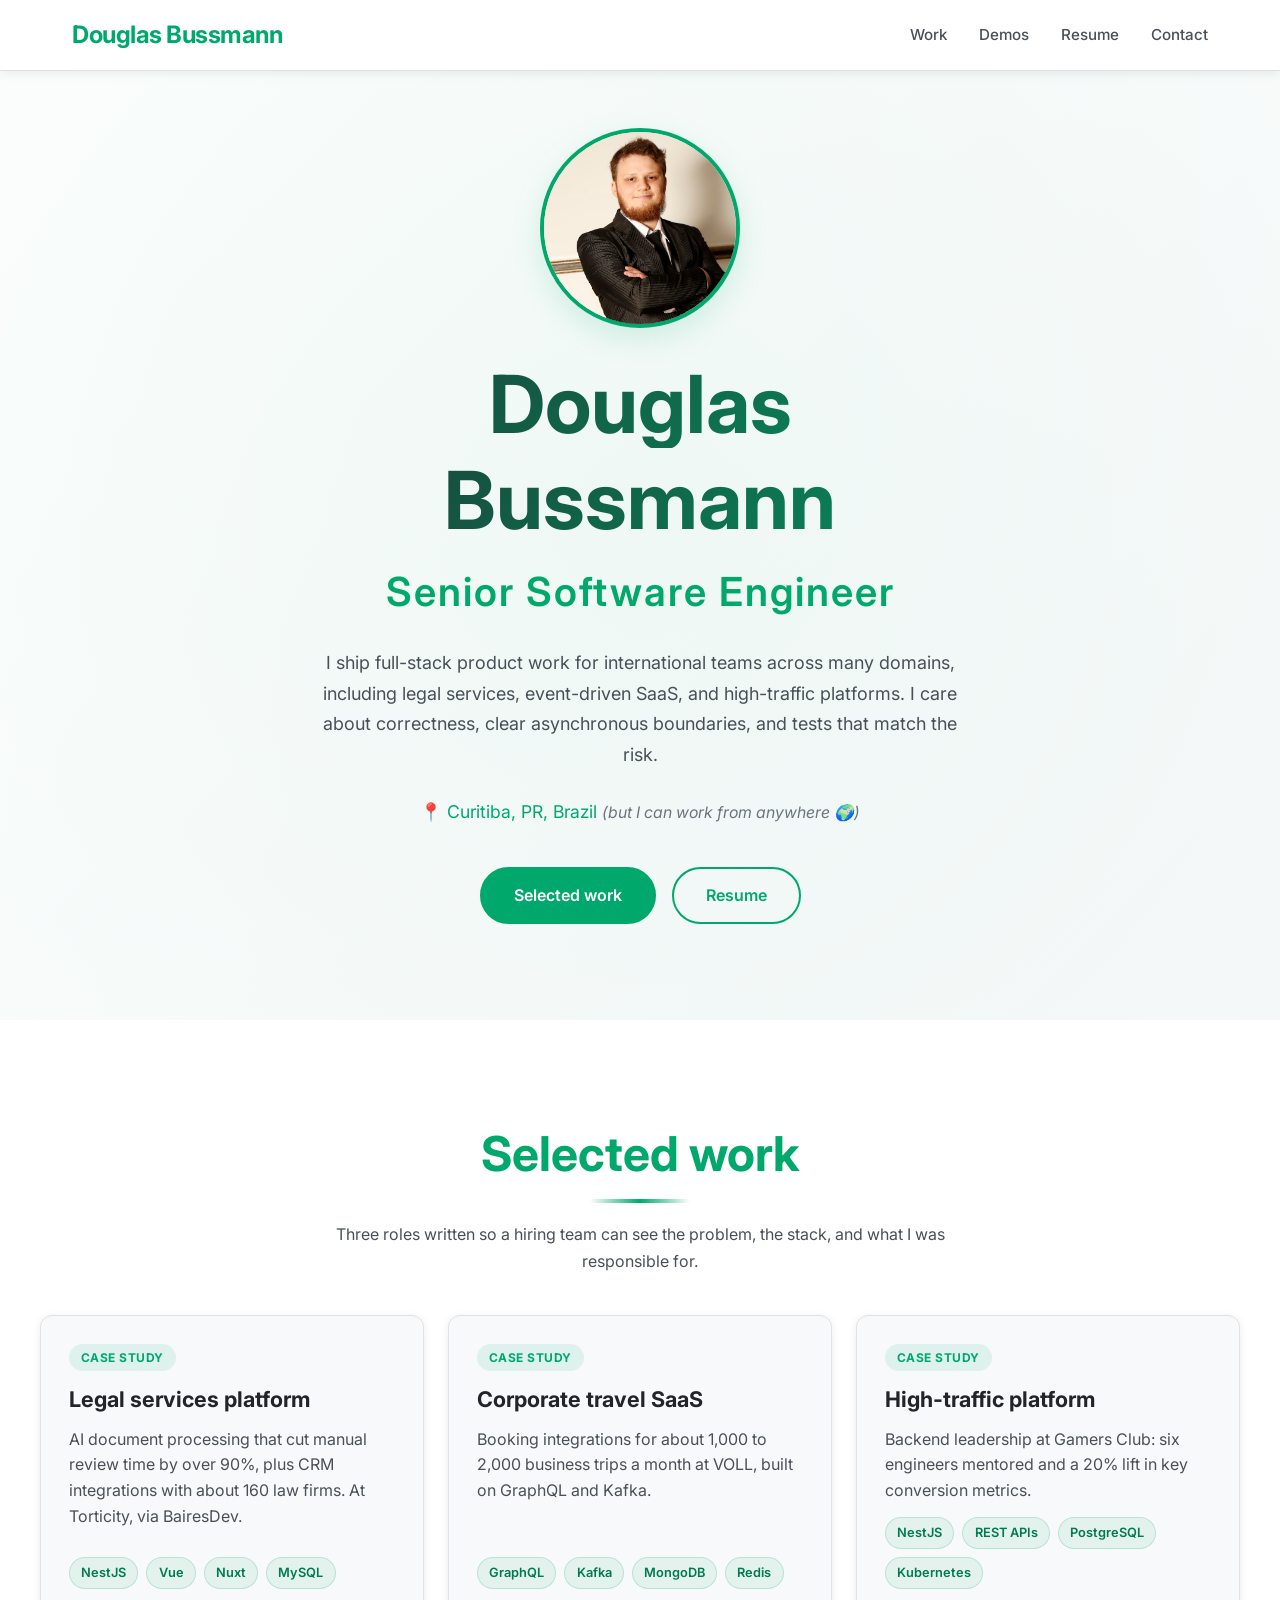
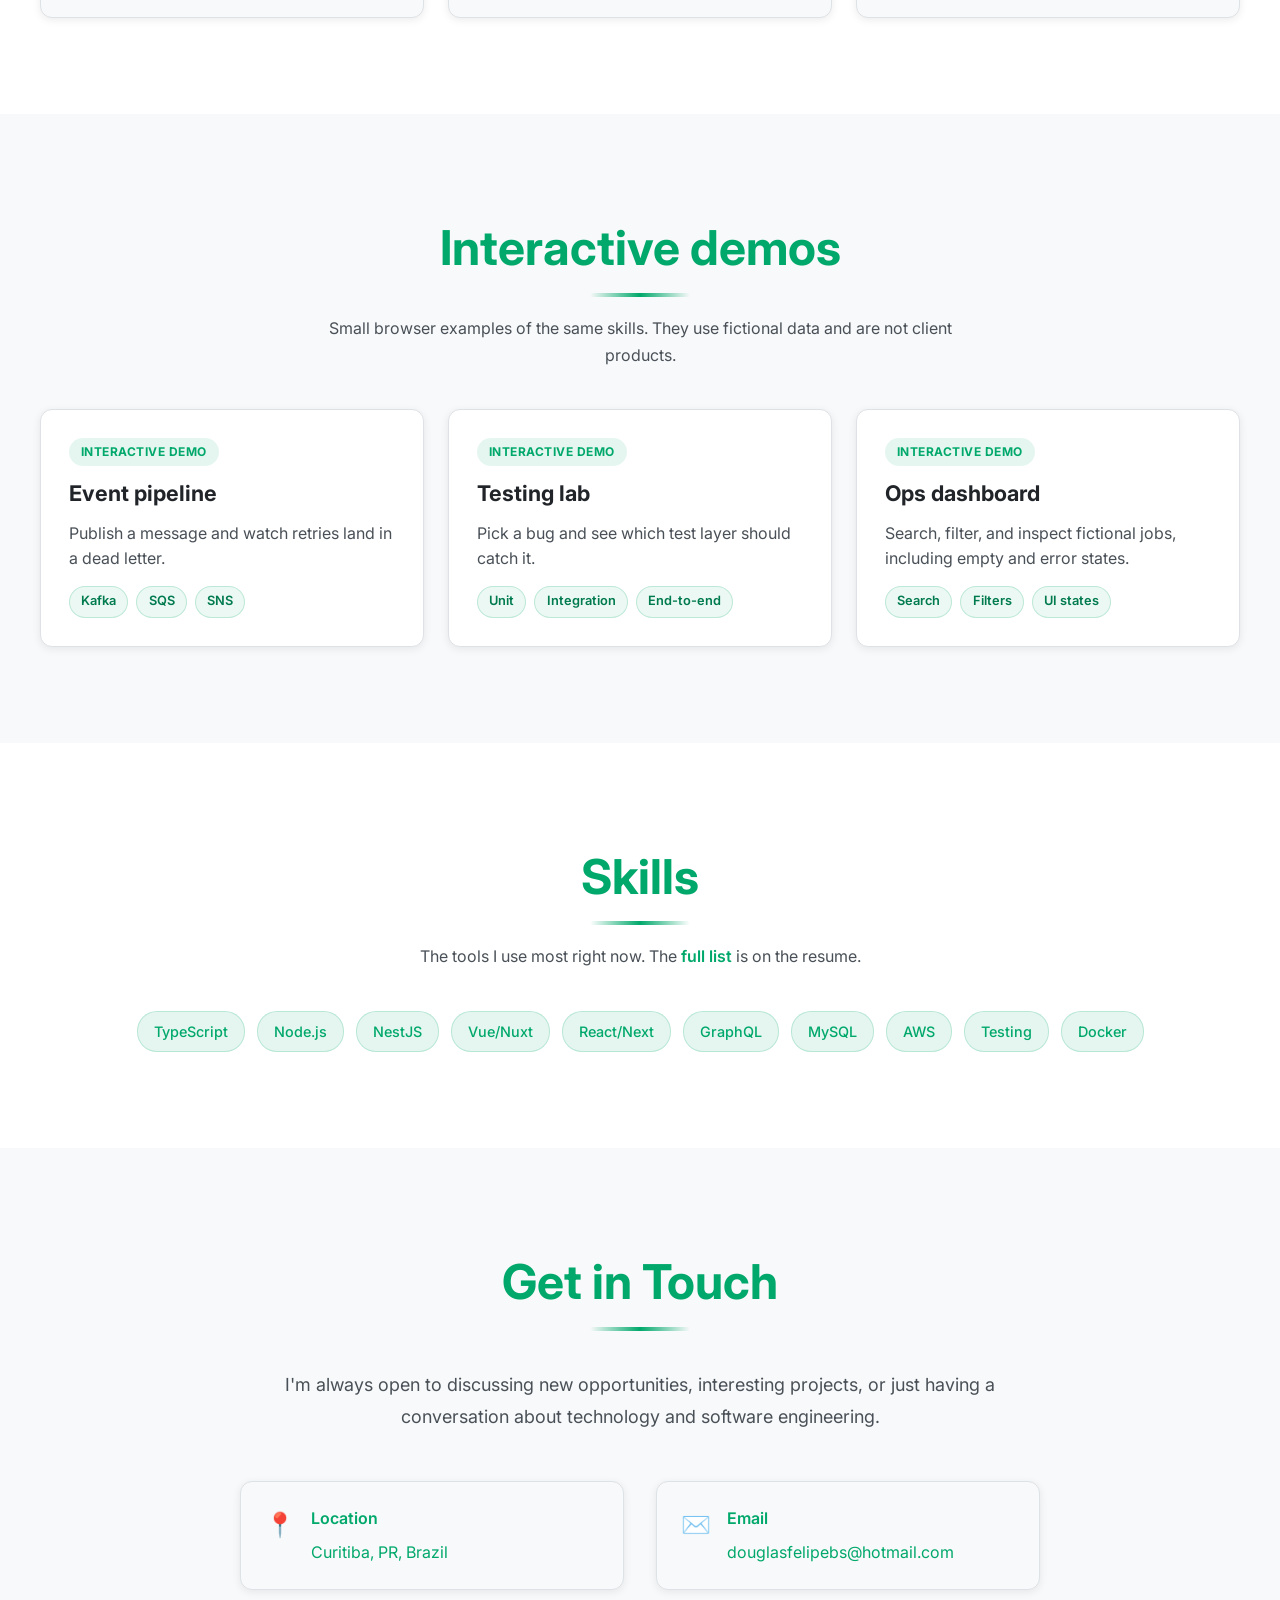
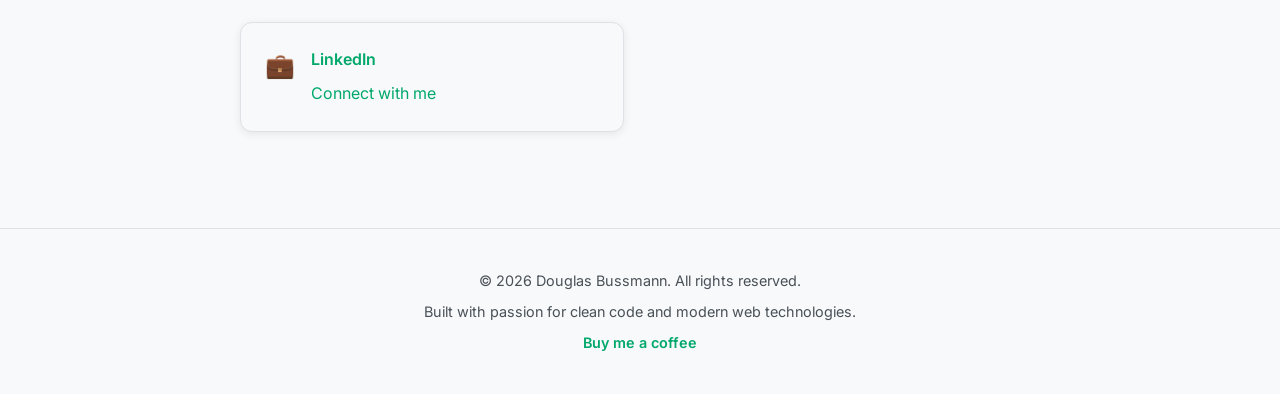
==== commit e1c789c9: "Polish portfolio copy and contact details Replace em dashes, add a profile photo to the resume page," ====
--- a/index.html
+++ b/index.html
@@ -3,9 +3,9 @@
 <head>
     <meta charset="UTF-8">
     <meta name="viewport" content="width=device-width, initial-scale=1.0">
-    <meta name="description" content="Douglas Bussmann — Senior Software Engineer. Selected work, interactive demos, and a full resume.">
+    <meta name="description" content="Douglas Bussmann, Senior Software Engineer. Selected work, interactive demos, and a full resume.">
     <meta name="keywords" content="Software Engineer, Node.js, TypeScript, Full-stack Developer, Senior Engineer">
-    <title>Douglas Bussmann — Senior Software Engineer</title>
+    <title>Douglas Bussmann | Senior Software Engineer</title>
     <link rel="stylesheet" href="styles/main.css">
     <link rel="preconnect" href="https://fonts.googleapis.com">
     <link rel="preconnect" href="https://fonts.gstatic.com" crossorigin>
@@ -45,7 +45,7 @@
                     <span class="name-last">Bussmann</span>
                 </h1>
                 <h2 class="hero-title">Senior Software Engineer</h2>
-                <p class="hero-lead">I ship full-stack product work for international teams — legal operations, event-driven SaaS, and consumer platforms — with attention to correctness, asynchronous boundaries, and tests that match the risk.</p>
+                <p class="hero-lead">I ship full-stack product work for international teams across many domains, including legal services, event-driven SaaS, and high-traffic platforms. I care about correctness, clear asynchronous boundaries, and tests that match the risk.</p>
                 <div class="hero-details">
                     <p class="hero-location">📍 <a href="https://en.wikipedia.org/wiki/Curitiba" target="_blank" rel="noopener noreferrer" class="hero-link">Curitiba, PR, Brazil</a> <span class="hero-location-note">(but I can work from anywhere 🌍)</span></p>
                 </div>
@@ -54,10 +54,6 @@
                     <a href="resume.html" class="btn btn-secondary">Resume</a>
                 </div>
             </div>
-        </div>
-        <div class="scroll-indicator">
-            <span>Scroll</span>
-            <div class="scroll-arrow"></div>
         </div>
     </section>
 
@@ -178,13 +174,6 @@
                         </div>
                     </div>
                     <div class="contact-item">
-                        <span class="contact-icon">📞</span>
-                        <div>
-                            <strong>Phone</strong>
-                            <p><a href="tel:+5547988630011">+55 47 98863-0011</a></p>
-                        </div>
-                    </div>
-                    <div class="contact-item">
                         <span class="contact-icon">✉️</span>
                         <div>
                             <strong>Email</strong>
--- a/styles/main.css
+++ b/styles/main.css
@@ -348,45 +348,6 @@
     box-shadow: 0 10px 30px var(--shadow-green);
 }
 
-.scroll-indicator {
-    position: absolute;
-    bottom: 1rem;
-    left: 50%;
-    transform: translateX(-50%);
-    display: flex;
-    flex-direction: column;
-    align-items: center;
-    gap: 0.5rem;
-    color: var(--text-gray-light);
-    font-size: 0.875rem;
-    animation: bounce 2s infinite;
-    z-index: 10;
-}
-
-@keyframes bounce {
-    0%, 100% { transform: translateX(-50%) translateY(0); }
-    50% { transform: translateX(-50%) translateY(-10px); }
-}
-
-.scroll-arrow {
-    width: 2px;
-    height: 30px;
-    background: var(--primary-green);
-    position: relative;
-}
-
-.scroll-arrow::after {
-    content: '';
-    position: absolute;
-    bottom: 0;
-    left: -4px;
-    width: 10px;
-    height: 10px;
-    border-right: 2px solid var(--primary-green);
-    border-bottom: 2px solid var(--primary-green);
-    transform: rotate(45deg);
-}
-
 /* ============================================
    Sections
    ============================================ */
@@ -1055,7 +1016,6 @@
    ============================================ */
 @media print {
     .navbar,
-    .scroll-indicator,
     .footer {
         display: none;
     }
@@ -1223,6 +1183,20 @@
     color: var(--primary-green);
     font-size: clamp(2rem, 5vw, 3rem);
     line-height: 1.15;
+}
+
+.page-hero-photo {
+    margin-bottom: 1.25rem;
+}
+
+.page-hero-photo .hero-image,
+.page-hero-photo .hero-image-placeholder {
+    width: 140px;
+    height: 140px;
+}
+
+.page-hero-photo .hero-image-placeholder {
+    font-size: 2.75rem;
 }
 
 .page-hero .hero-title {
